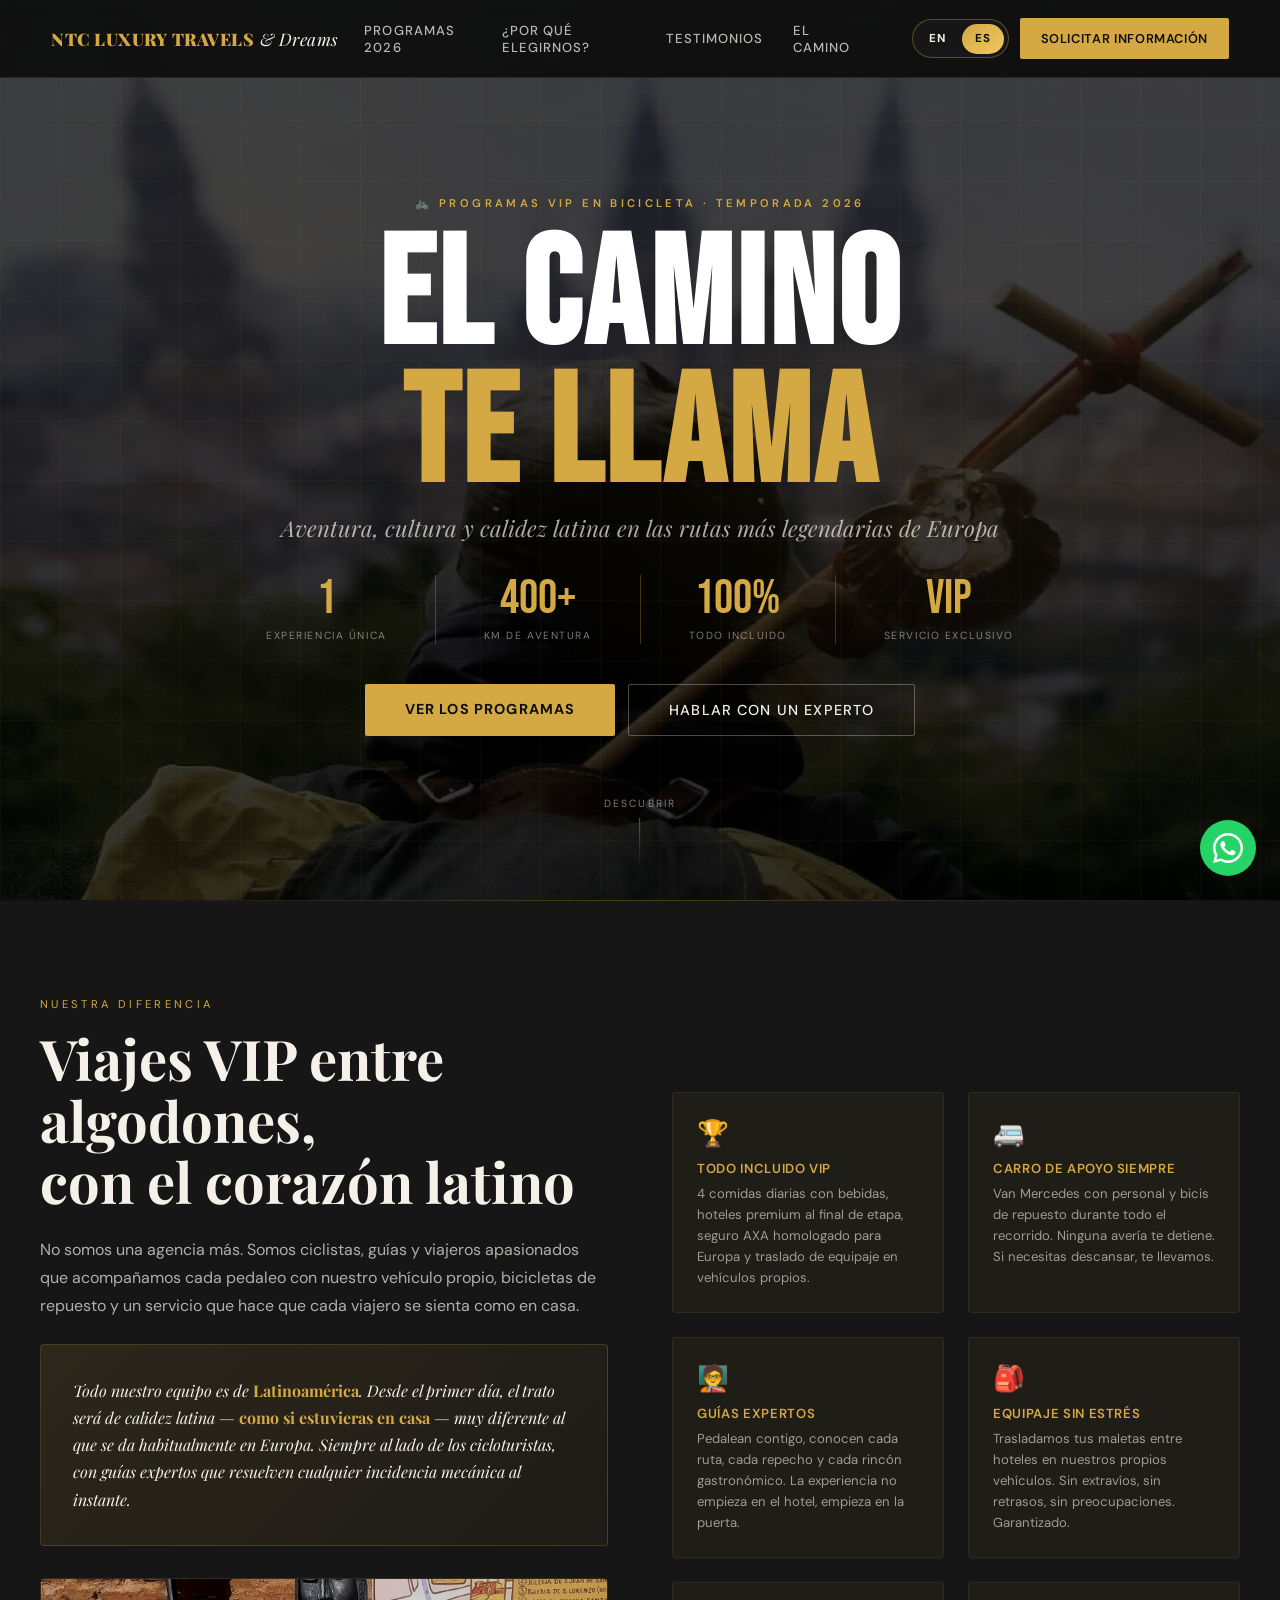
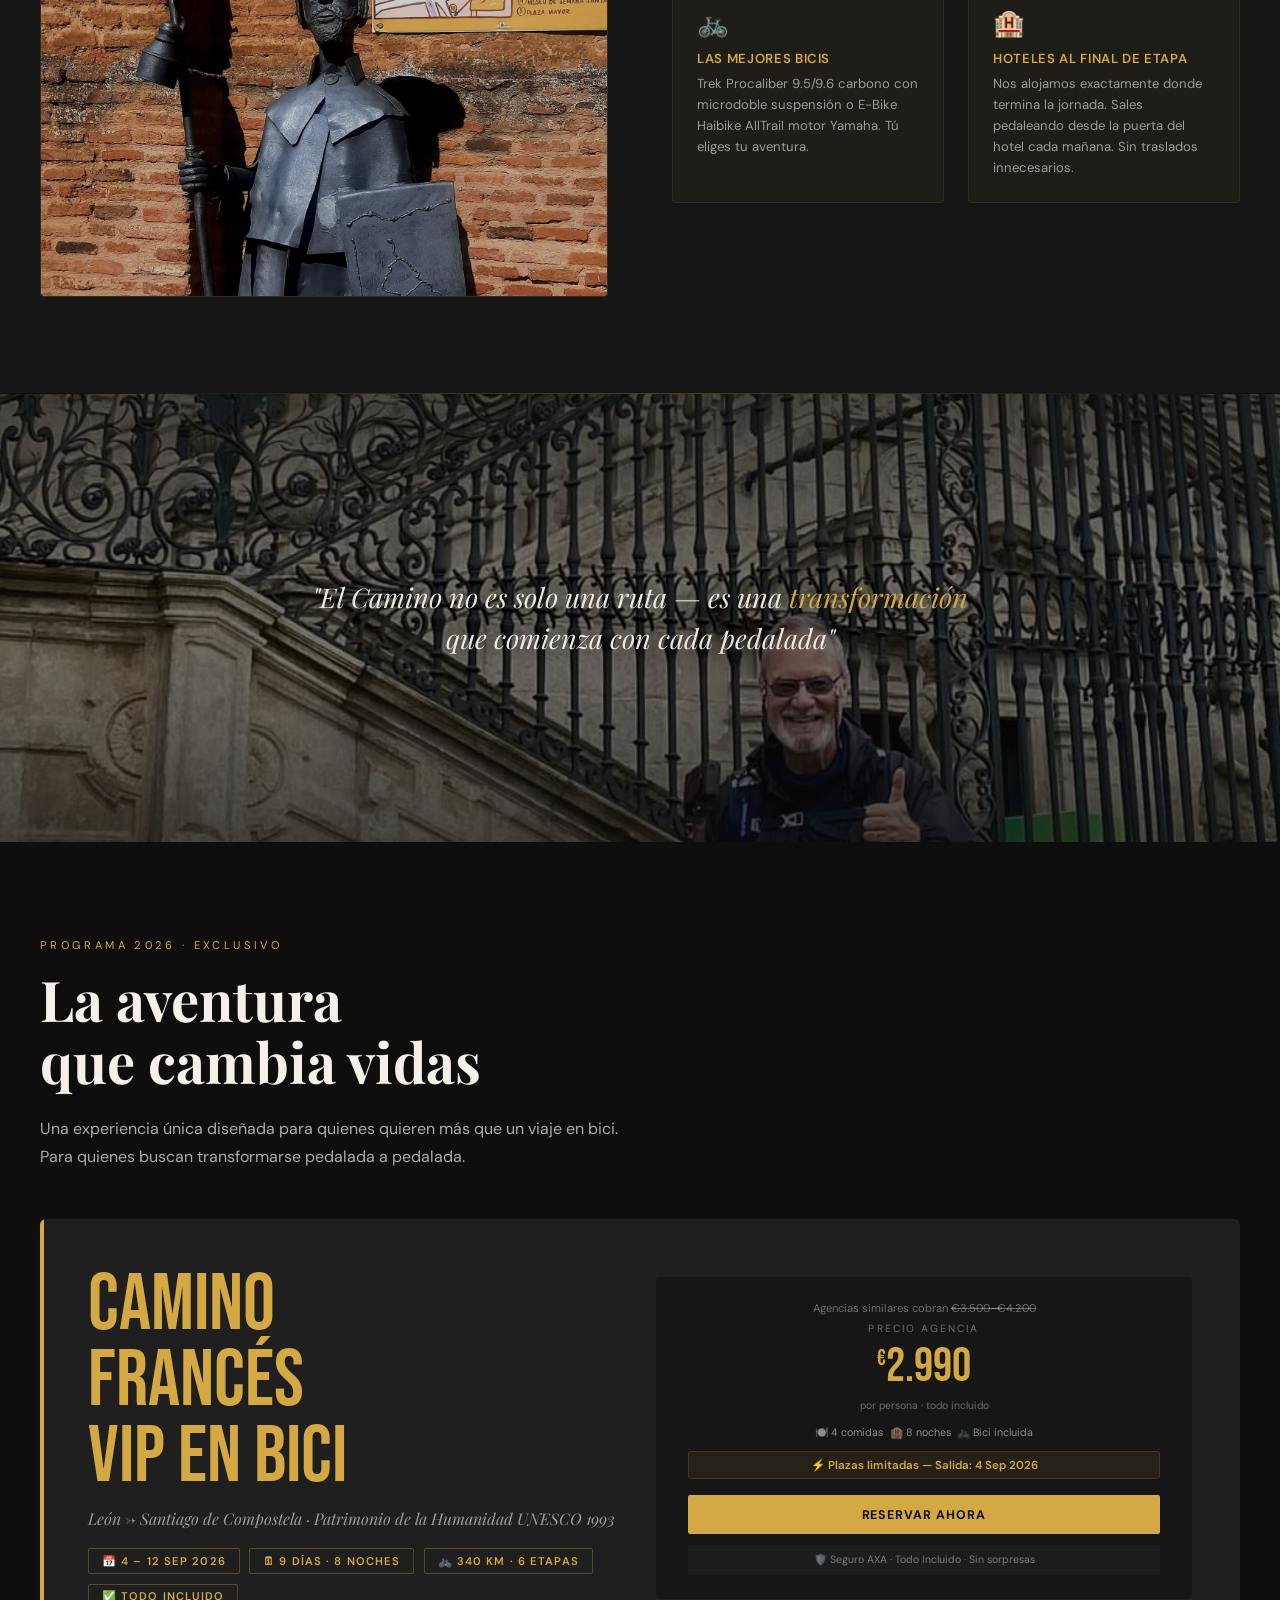
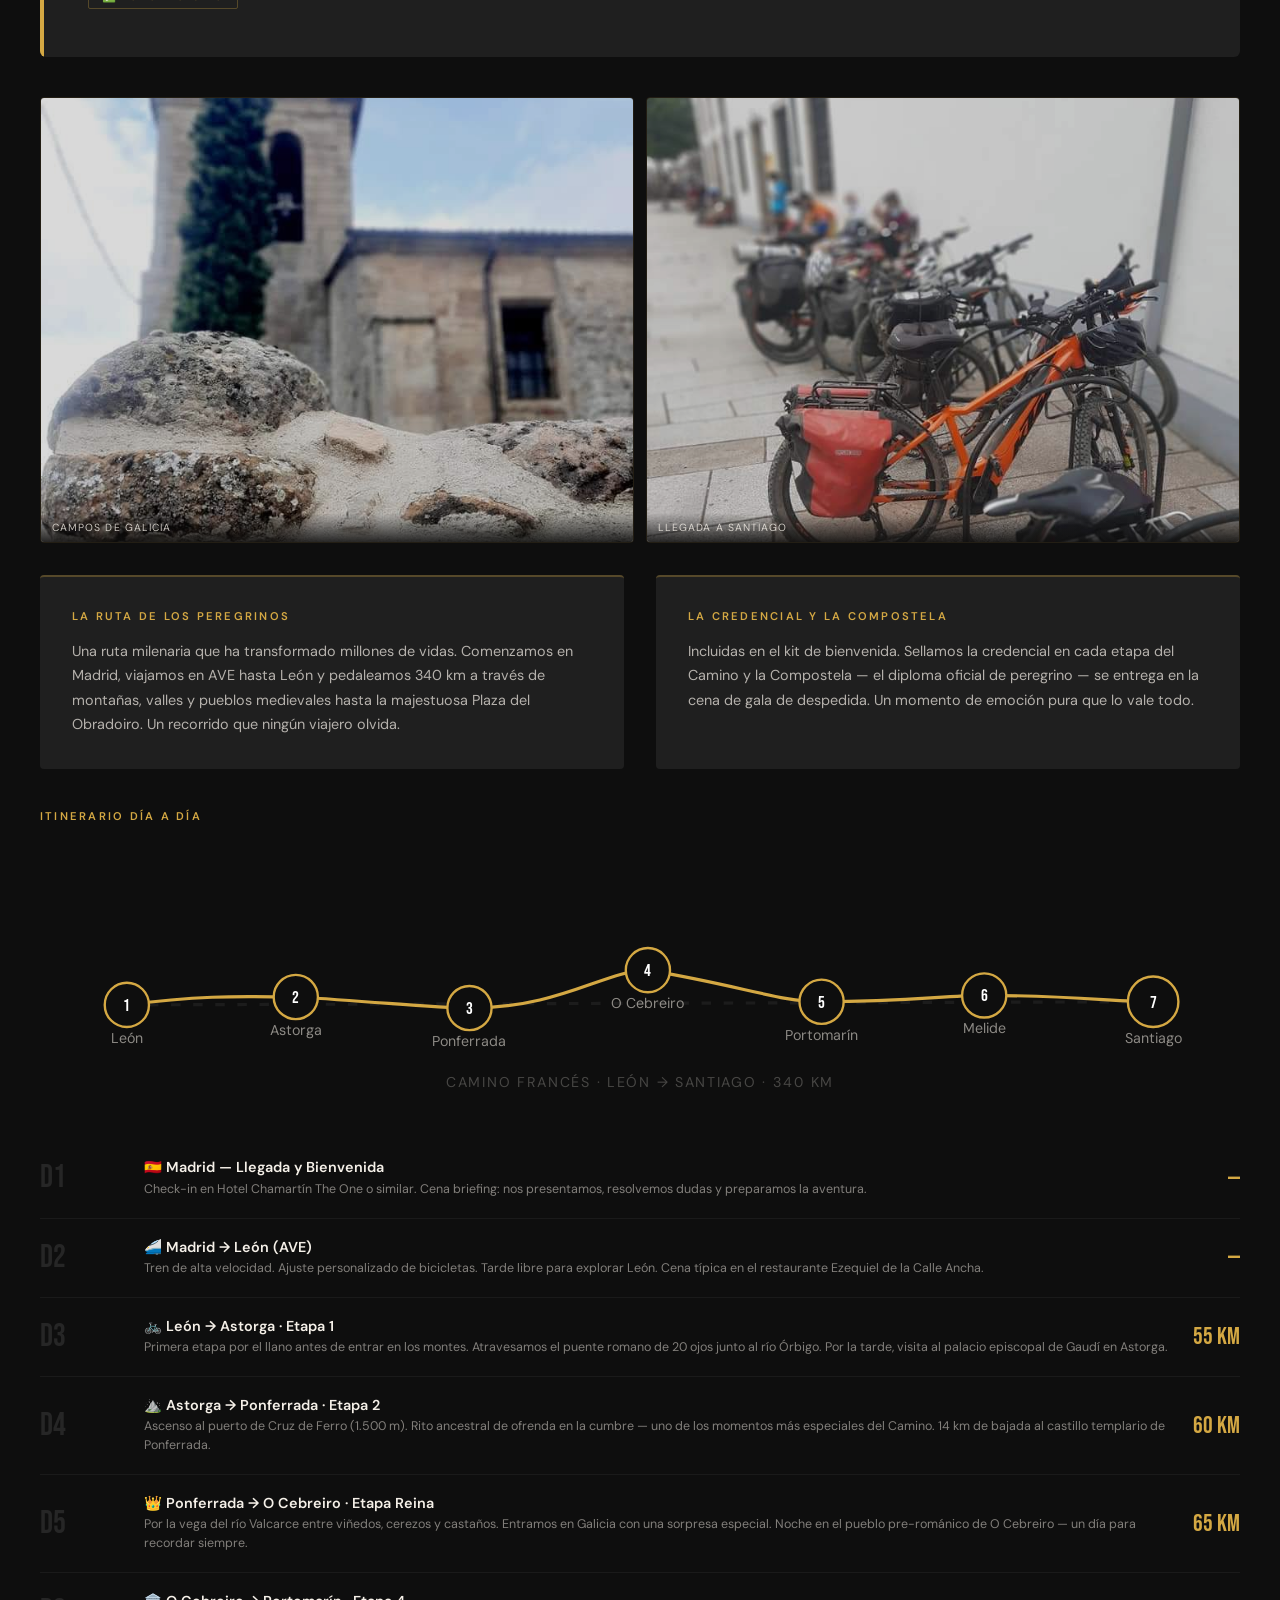
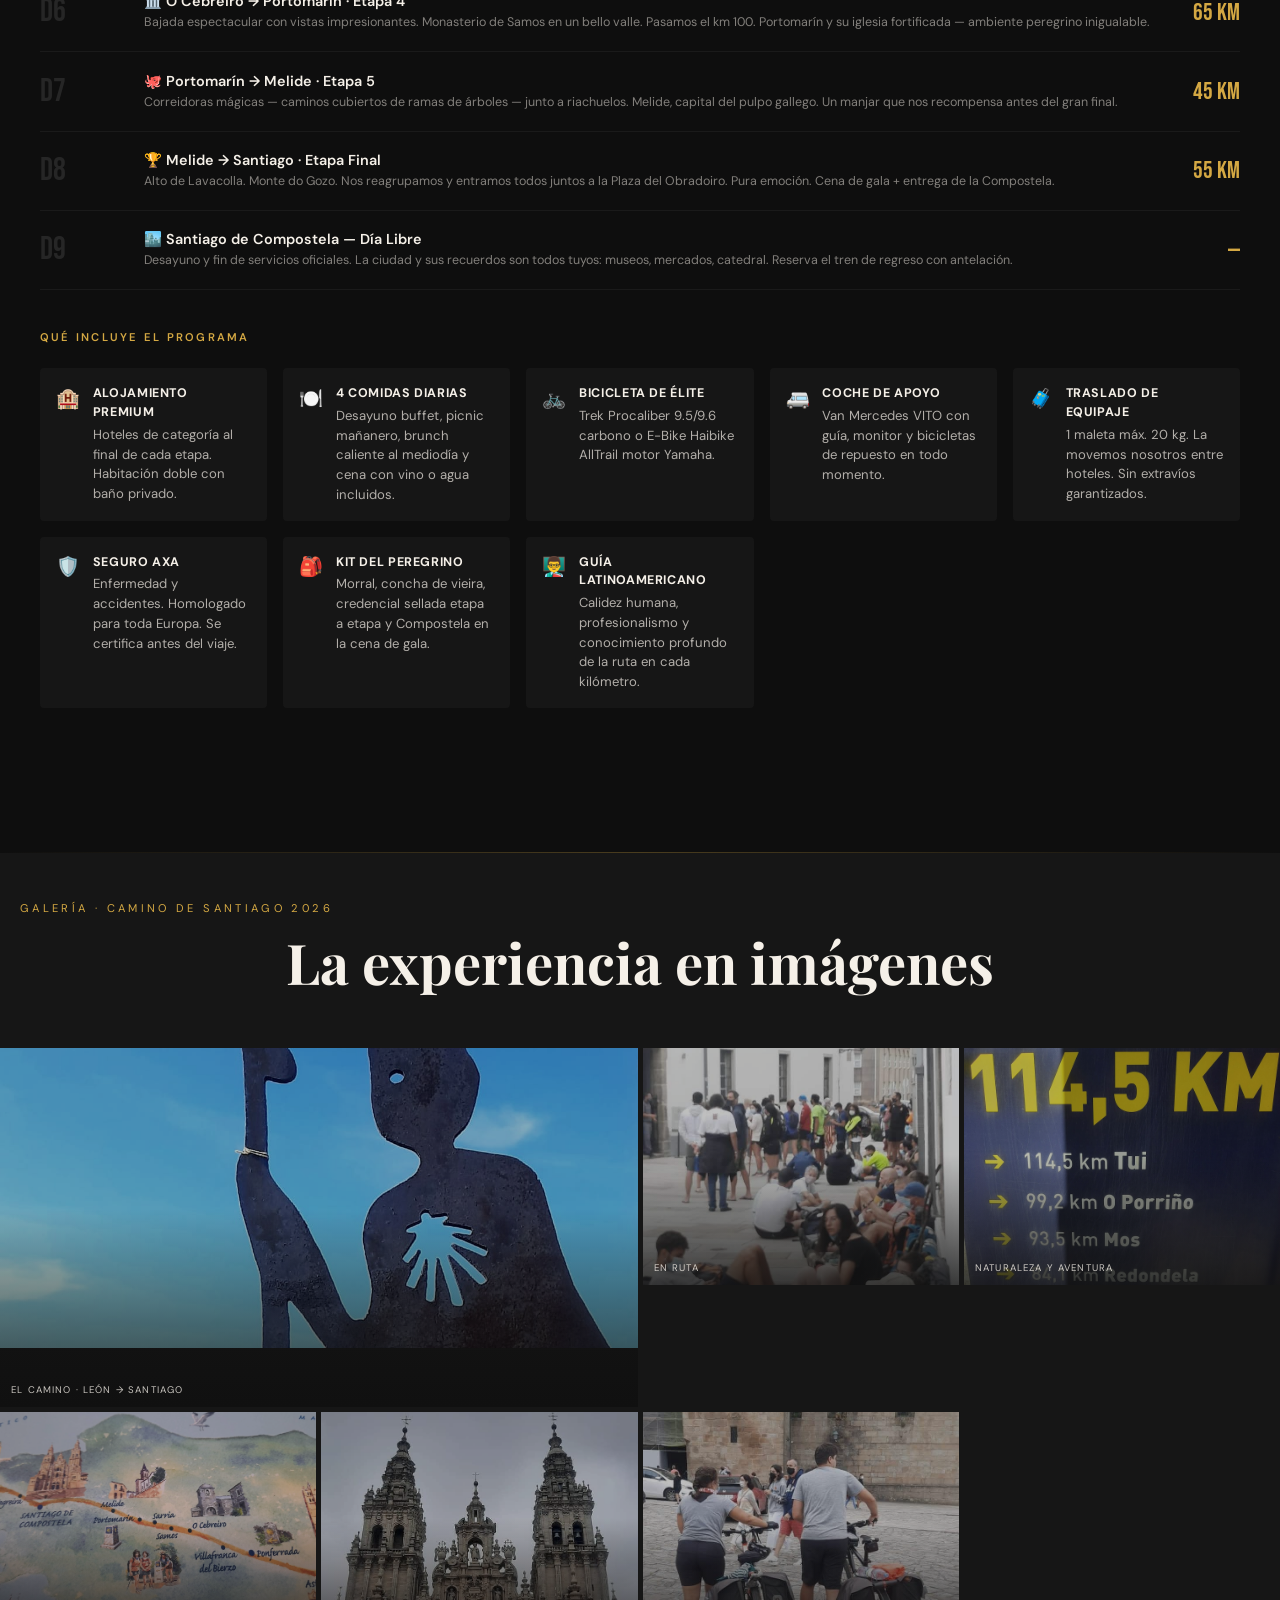
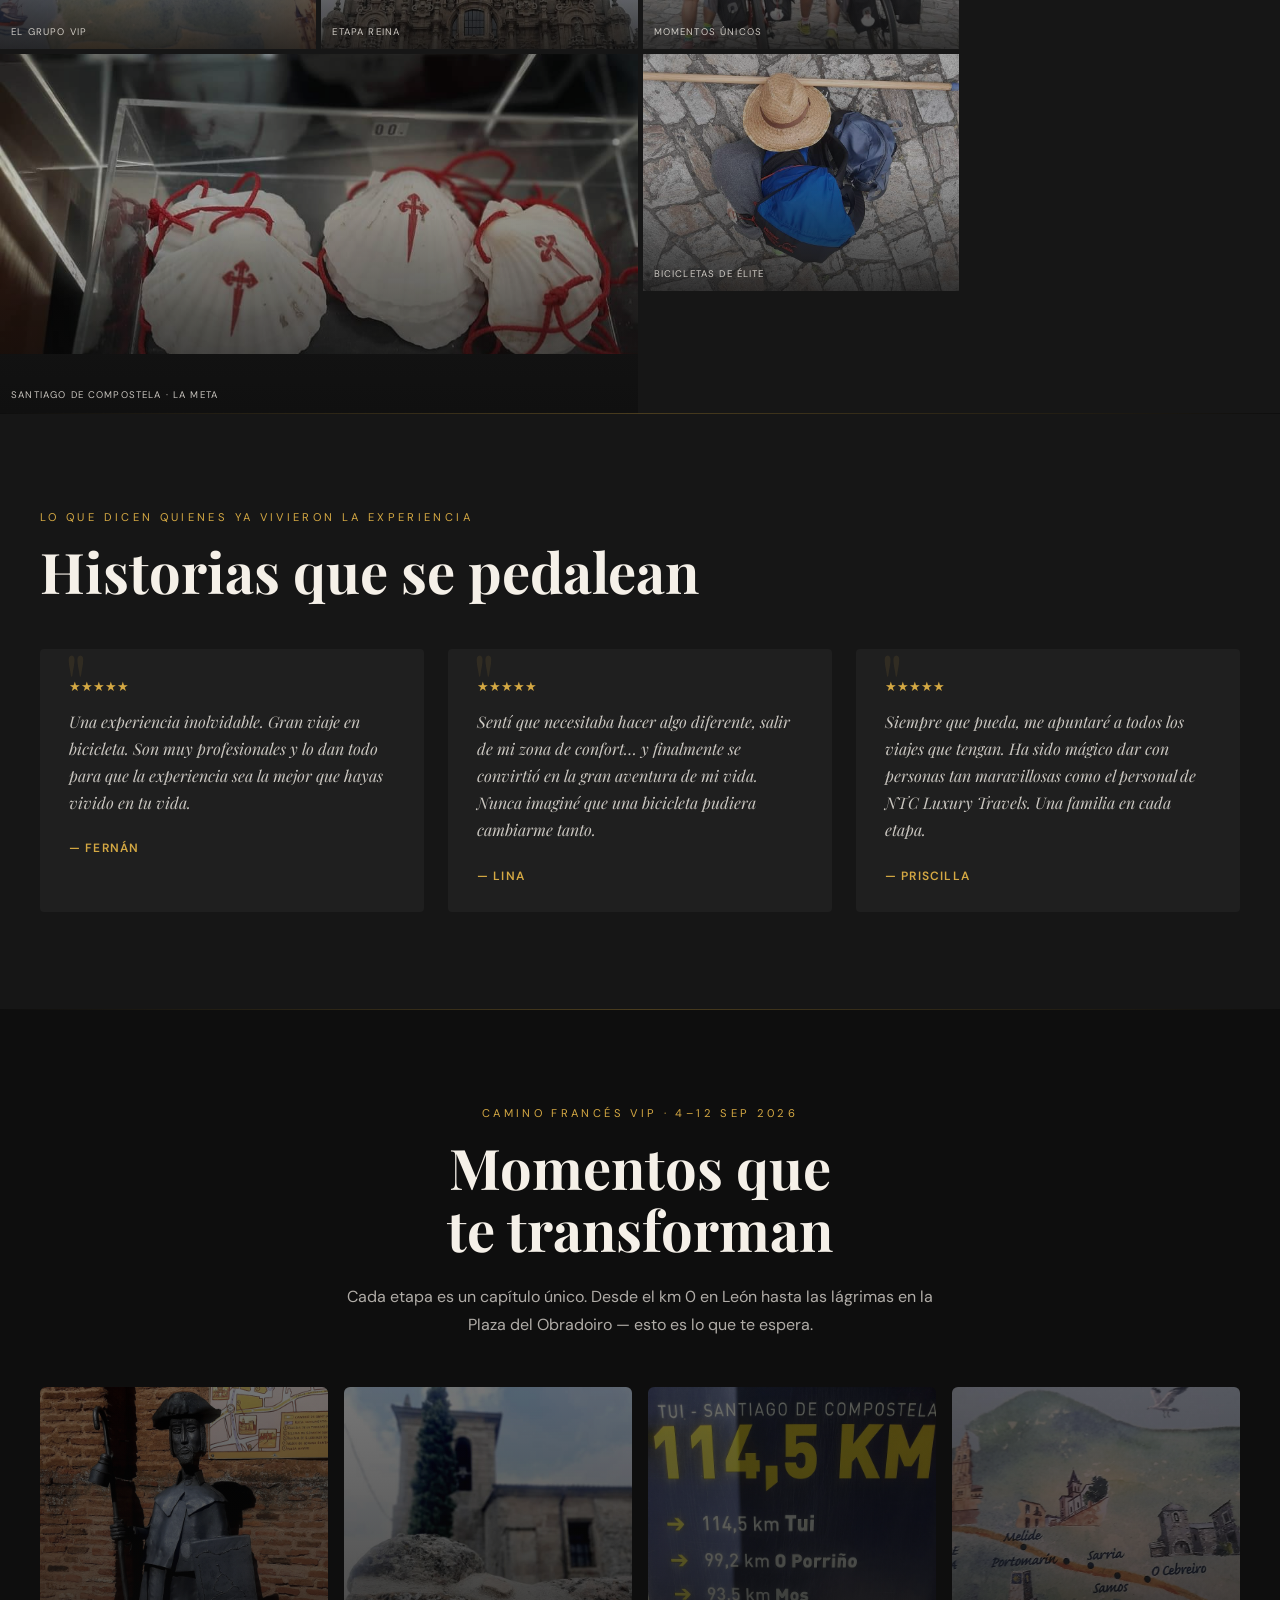
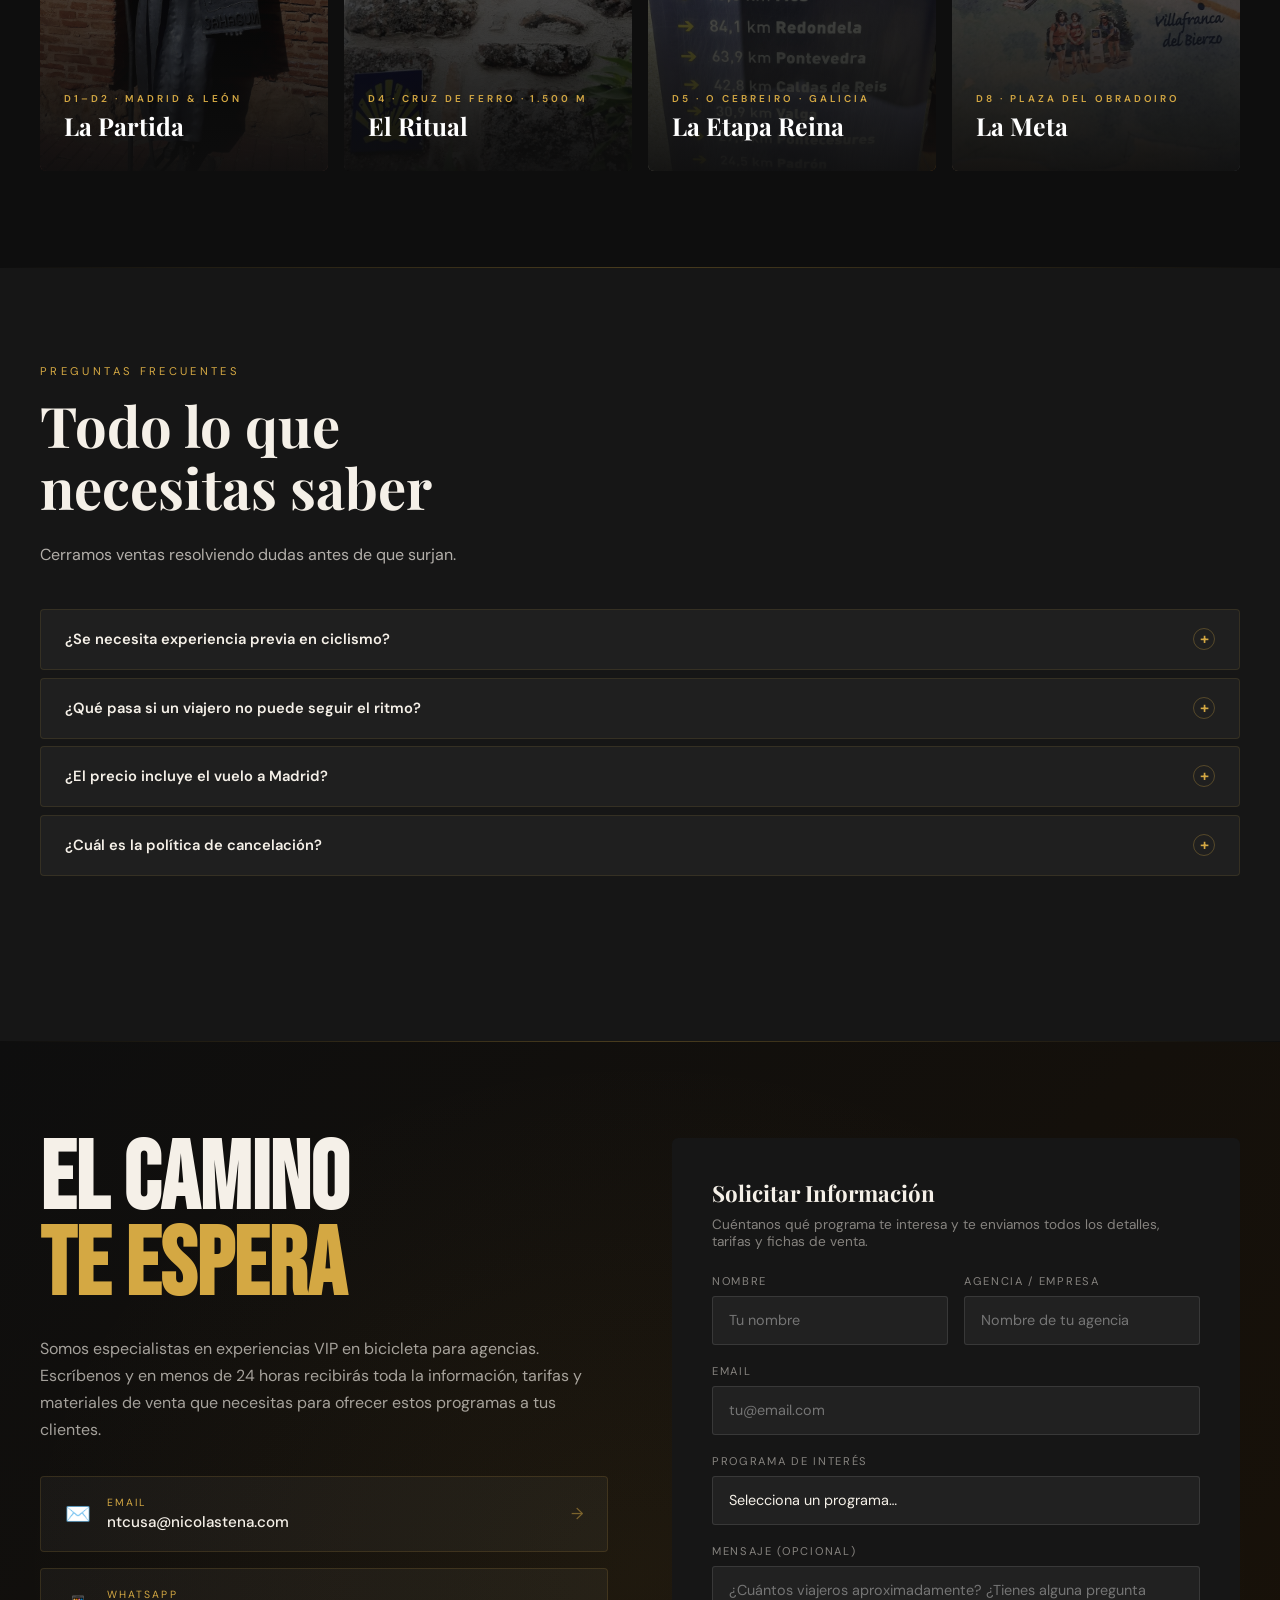
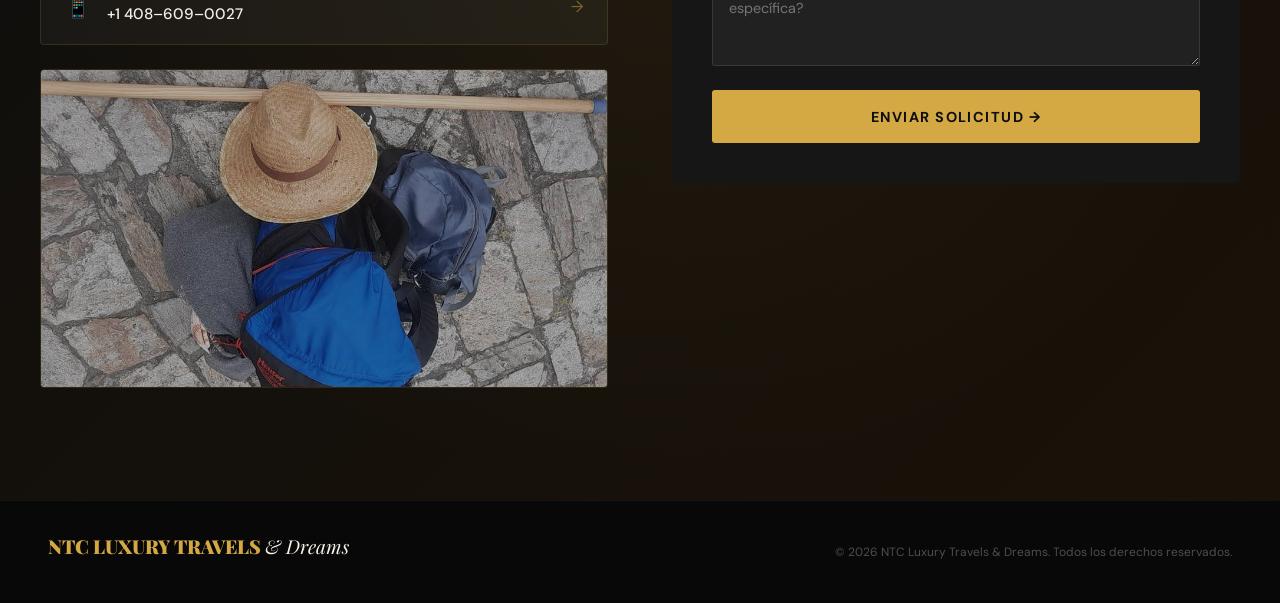
==== index-es.html @ d56f9dd6 "feat: version bilingue EN/ES con selector de idioma y README profesional en espanol" ====
﻿<!DOCTYPE html>
<html lang="es">
<head>
  <meta charset="UTF-8">
  <meta name="viewport" content="width=device-width, initial-scale=1.0">
  <meta name="description" content="NTC Luxury Travels &amp; Dreams — Camino de Santiago Francés VIP en Bicicleta 2026. León → Santiago, 9 días todo incluido, guías latinoamericanos. 4–12 Sep 2026.">
  <title>NTC Luxury Travels &amp; Dreams · Camino de Santiago VIP en Bici 2026</title>
  <meta name="theme-color" content="#0E0E0E">
  <link rel="preconnect" href="https://fonts.googleapis.com">
  <link rel="preconnect" href="https://fonts.gstatic.com" crossorigin>
  <link rel="preload" as="style" href="https://fonts.googleapis.com/css2?family=Playfair+Display:ital,wght@0,400;0,700;0,900;1,400&family=DM+Sans:wght@300;400;500;600&family=Bebas+Neue&display=swap" onload="this.onload=null;this.rel='stylesheet'">
  <noscript><link rel="stylesheet" href="https://fonts.googleapis.com/css2?family=Playfair+Display:ital,wght@0,400;0,700;0,900;1,400&family=DM+Sans:wght@300;400;500;600&family=Bebas+Neue&display=swap"></noscript>
  <link rel="stylesheet" href="styles.css">
</head>
<body>

<!-- ============================
  NAV
============================= -->
<nav id="navbar" role="navigation" aria-label="Navegación principal">
  <a href="#hero" class="nav-logo" aria-label="NTC Luxury Travels &amp; Dreams">
    NTC LUXURY TRAVELS <span>&amp; Dreams</span>
  </a>
  <ul class="nav-links" role="list">
    <li><a href="#programas">Programas 2026</a></li>
    <li><a href="#why">¿Por qué elegirnos?</a></li>
    <li><a href="#testimonios">Testimonios</a></li>
    <li><a href="#momentos">El Camino</a></li>
    <li><a href="#contacto" class="nav-cta-mobile">Solicitar Información</a></li>
  </ul>
  <div class="nav-actions">
    <div class="lang-switch" role="group" aria-label="Selector de idioma">
      <a class="lang-btn" href="index.html">EN</a>
      <a class="lang-btn lang-btn-active" href="index-es.html" aria-current="page">ES</a>
    </div>
    <a href="#contacto" class="nav-cta">Solicitar Información</a>
  </div>
  <button class="hamburger" id="hamburger" aria-label="Abrir menú" aria-expanded="false">
    <span></span><span></span><span></span>
  </button>
</nav>


<!-- ============================
  HERO
============================= -->
<section id="hero" aria-label="Portada">
  <div class="hero-photo" aria-hidden="true"></div>
  <div class="hero-bg" aria-hidden="true"></div>
  <div class="hero-grid" aria-hidden="true"></div>
  <div class="hero-content">
    <p class="hero-pretitle">🚲 Programas VIP en Bicicleta · Temporada 2026</p>
    <h1 class="hero-title">EL CAMINO<br><span class="gold">TE LLAMA</span></h1>
    <p class="hero-subtitle">Aventura, cultura y calidez latina en las rutas más legendarias de Europa</p>
    <div class="hero-stats" aria-label="Estadísticas del programa">
      <div class="hero-stat">
        <span class="hero-stat-num">1</span>
        <span class="hero-stat-label">Experiencia única</span>
      </div>
      <div class="hero-stat-divider" aria-hidden="true"></div>
      <div class="hero-stat">
        <span class="hero-stat-num">400+</span>
        <span class="hero-stat-label">km de aventura</span>
      </div>
      <div class="hero-stat-divider" aria-hidden="true"></div>
      <div class="hero-stat">
        <span class="hero-stat-num">100%</span>
        <span class="hero-stat-label">Todo incluido</span>
      </div>
      <div class="hero-stat-divider" aria-hidden="true"></div>
      <div class="hero-stat">
        <span class="hero-stat-num">VIP</span>
        <span class="hero-stat-label">Servicio exclusivo</span>
      </div>
    </div>
    <div class="hero-ctas">
      <a href="#programas" class="btn-primary">Ver los Programas</a>
      <a href="#contacto" class="btn-outline">Hablar con un experto</a>
    </div>
  </div>
  <div class="hero-scroll" aria-hidden="true">
    <span>Descubrir</span>
    <div class="hero-scroll-line"></div>
  </div>
</section>

<div class="divider" role="separator"></div>


<!-- ============================
  WHY ZOCOCAMINO
============================= -->
<section id="why" aria-labelledby="why-title">
  <div class="container">
    <div class="why-grid">
      <div class="reveal">
        <span class="section-label">Nuestra Diferencia</span>
        <h2 class="section-title" id="why-title">Viajes VIP entre algodones,<br>con el corazón latino</h2>
        <p class="section-body">
          No somos una agencia más. Somos ciclistas, guías y viajeros apasionados que acompañamos cada pedaleo con nuestro vehículo propio, bicicletas de repuesto y un servicio que hace que cada viajero se sienta como en casa.
        </p>
        <div class="highlight-box">
          <p>
            Todo nuestro equipo es de <strong>Latinoamérica</strong>. Desde el primer día, el trato será de calidez latina —
            <strong>como si estuvieras en casa</strong> — muy diferente al que se da habitualmente en Europa.
            Siempre al lado de los cicloturistas, con guías expertos que resuelven cualquier incidencia mecánica al instante.
          </p>
        </div>
        <div class="why-photo">
          <img src="img/WhatsApp%20Image%202026-03-18%20at%2016.44.22.jpeg" alt="Ciclistas en el Camino de Santiago" loading="lazy">
        </div>
      </div>
      <div class="why-features reveal reveal-delay-2">
        <div class="why-feature">
          <div class="why-feature-icon">🏆</div>
          <h4>Todo Incluido VIP</h4>
          <p>4 comidas diarias con bebidas, hoteles premium al final de etapa, seguro AXA homologado para Europa y traslado de equipaje en vehículos propios.</p>
        </div>
        <div class="why-feature">
          <div class="why-feature-icon">🚐</div>
          <h4>Carro de Apoyo Siempre</h4>
          <p>Van Mercedes con personal y bicis de repuesto durante todo el recorrido. Ninguna avería te detiene. Si necesitas descansar, te llevamos.</p>
        </div>
        <div class="why-feature">
          <div class="why-feature-icon">🧑‍🏫</div>
          <h4>Guías Expertos</h4>
          <p>Pedalean contigo, conocen cada ruta, cada repecho y cada rincón gastronómico. La experiencia no empieza en el hotel, empieza en la puerta.</p>
        </div>
        <div class="why-feature">
          <div class="why-feature-icon">🎒</div>
          <h4>Equipaje Sin Estrés</h4>
          <p>Trasladamos tus maletas entre hoteles en nuestros propios vehículos. Sin extravíos, sin retrasos, sin preocupaciones. Garantizado.</p>
        </div>
        <div class="why-feature">
          <div class="why-feature-icon">🚲</div>
          <h4>Las Mejores Bicis</h4>
          <p>Trek Procaliber 9.5/9.6 carbono con microdoble suspensión o E-Bike Haibike AllTrail motor Yamaha. Tú eliges tu aventura.</p>
        </div>
        <div class="why-feature">
          <div class="why-feature-icon">🏨</div>
          <h4>Hoteles al Final de Etapa</h4>
          <p>Nos alojamos exactamente donde termina la jornada. Sales pedaleando desde la puerta del hotel cada mañana. Sin traslados innecesarios.</p>
        </div>
      </div>
    </div>
  </div>
</section>

<div class="divider" role="separator"></div>

<!-- PHOTO BAND -->
<div class="photo-band" aria-hidden="true">
  <img src="img/WhatsApp%20Image%202026-03-18%20at%2016.49.21.jpeg" alt="Ruta Camino de Santiago" loading="lazy">
  <div class="photo-band-overlay">
    <p class="photo-band-quote">"El Camino no es solo una ruta — es una <span>transformación</span> que comienza con cada pedalada"</p>
  </div>
</div>


<!-- ============================
  PROGRAMS
============================= -->
<section id="programas" aria-labelledby="programs-title">
  <div class="container">
    <span class="section-label reveal">Programa 2026 · Exclusivo</span>
    <h2 class="section-title reveal" id="programs-title">La aventura<br>que cambia vidas</h2>
    <p class="section-body reveal" style="margin-bottom:3rem">
      Una experiencia única diseñada para quienes quieren más que un viaje en bici.
      Para quienes buscan transformarse pedalada a pedalada.
    </p>


    <!-- ================================================
      CAMINO DE SANTIAGO FRANCÉS
    ================================================= -->
    <div class="program-panel-solo" id="panel-camino">

      <div class="program-banner">
        <div>
          <div class="program-banner-title">CAMINO<br>FRANCÉS<br>VIP EN BICI</div>
          <p class="program-banner-sub">León → Santiago de Compostela · Patrimonio de la Humanidad UNESCO 1993</p>
          <div class="program-tags">
            <span class="tag tag-outline">📅 4 – 12 Sep 2026</span>
            <span class="tag tag-outline">🗓 9 días · 8 noches</span>
            <span class="tag tag-outline">🚲 340 km · 6 etapas</span>
            <span class="tag tag-outline">✅ Todo Incluido</span>
          </div>
        </div>
        <div class="program-banner-price">
          <p class="price-comparison">Agencias similares cobran <s>€3.500–€4.200</s></p>
          <div class="price-label">Precio Agencia</div>
          <div class="price-amount"><span class="price-currency">€</span>2.990</div>
          <div class="price-note">por persona · todo incluido</div>
          <div class="price-includes-row">
            <span class="price-includes-item">🍽️ 4 comidas</span>
            <span class="price-includes-item">🏨 8 noches</span>
            <span class="price-includes-item">🚲 Bici incluida</span>
          </div>
          <p class="price-urgency">⚡ Plazas limitadas — Salida: 4 Sep 2026</p>
          <a href="#contacto" class="btn-primary btn-price-cta" style="margin-top:1rem;display:block;text-align:center;font-size:0.78rem;padding:0.7rem 1rem">Reservar Ahora</a>
          <p class="price-guarantee">🛡️ Seguro AXA · Todo Incluido · Sin sorpresas</p>
        </div>
      </div>

      <div class="program-photo-strip">
        <figure>
          <img src="img/WhatsApp%20Image%202026-03-18%20at%2016.45.19.jpeg" alt="Camino Francés - etapa por los campos de Galicia" loading="lazy">
          <figcaption>Campos de Galicia</figcaption>
        </figure>
        <figure>
          <img src="img/WhatsApp%20Image%202026-03-18%20at%2016.45.21.jpeg" alt="Camino Francés - llegada a Santiago de Compostela" loading="lazy">
          <figcaption>Llegada a Santiago</figcaption>
        </figure>
      </div>

      <div class="program-details">
        <div class="detail-card">
          <h3>La Ruta de los Peregrinos</h3>
          <p>
            Una ruta milenaria que ha transformado millones de vidas. Comenzamos en Madrid, viajamos en AVE hasta León y pedaleamos 340 km a través de montañas, valles y pueblos medievales hasta la majestuosa Plaza del Obradoiro. Un recorrido que ningún viajero olvida.
          </p>
        </div>
        <div class="detail-card">
          <h3>La Credencial y la Compostela</h3>
          <p>
            Incluidas en el kit de bienvenida. Sellamos la credencial en cada etapa del Camino y la Compostela — el diploma oficial de peregrino — se entrega en la cena de gala de despedida. Un momento de emoción pura que lo vale todo.
          </p>
        </div>
      </div>

      <div class="itinerary">
        <h3>Itinerario Día a Día</h3>

        <div class="route-map-wrapper" aria-hidden="true">
          <svg class="route-svg" id="svg-frances" viewBox="0 0 760 160" xmlns="http://www.w3.org/2000/svg" overflow="visible" aria-label="Mapa de ruta Camino Francés León a Santiago" role="img">
            <line x1="55" y1="100" x2="705" y2="98" class="route-bg-line"/>
            <path class="route-path-line" pathLength="100" stroke="#D4A843"
              d="M55,100 C108,93 135,95 162,95 C215,98 248,102 272,102 C330,102 358,78 385,78 C445,88 468,98 495,98 C552,98 572,94 598,94 C652,94 682,98 705,98"/>
            <g class="route-marker" tabindex="0">
              <circle class="marker-circle" cx="55" cy="100" r="14" stroke="#D4A843"/>
              <text class="marker-num" x="55" y="100">1</text>
              <text class="marker-city" x="55" y="124">León</text>
              <g class="marker-tooltip"><rect class="tooltip-bg" x="5" y="34" width="100" height="34" rx="3" ry="3"/><text class="tooltip-name" x="55" y="54">León</text><text class="tooltip-detail" x="55" y="65">Km 0 · Inicio</text></g>
              <title>León — Km 0, inicio del Camino Francés</title>
            </g>
            <g class="route-marker" tabindex="0">
              <circle class="marker-circle" cx="162" cy="95" r="14" stroke="#D4A843"/>
              <text class="marker-num" x="162" y="95">2</text>
              <text class="marker-city" x="162" y="119">Astorga</text>
              <g class="marker-tooltip"><rect class="tooltip-bg" x="112" y="29" width="100" height="34" rx="3" ry="3"/><text class="tooltip-name" x="162" y="49">Astorga</text><text class="tooltip-detail" x="162" y="60">55 km · D3</text></g>
              <title>Astorga — 55 km, Día 3</title>
            </g>
            <g class="route-marker" tabindex="0">
              <circle class="marker-circle" cx="272" cy="102" r="14" stroke="#D4A843"/>
              <text class="marker-num" x="272" y="102">3</text>
              <text class="marker-city" x="272" y="126">Ponferrada</text>
              <g class="marker-tooltip"><rect class="tooltip-bg" x="222" y="36" width="100" height="34" rx="3" ry="3"/><text class="tooltip-name" x="272" y="56">Ponferrada</text><text class="tooltip-detail" x="272" y="67">60 km · D4</text></g>
              <title>Ponferrada — 60 km, Día 4</title>
            </g>
            <g class="route-marker" tabindex="0">
              <circle class="marker-circle" cx="385" cy="78" r="14" stroke="#D4A843"/>
              <text class="marker-num" x="385" y="78">4</text>
              <text class="marker-city" x="385" y="102">O Cebreiro</text>
              <g class="marker-tooltip"><rect class="tooltip-bg" x="335" y="12" width="100" height="34" rx="3" ry="3"/><text class="tooltip-name" x="385" y="32">O Cebreiro</text><text class="tooltip-detail" x="385" y="43">65 km · ↑ 1500m</text></g>
              <title>O Cebreiro — 65 km, Puerto 1500m, Día 5</title>
            </g>
            <g class="route-marker" tabindex="0">
              <circle class="marker-circle" cx="495" cy="98" r="14" stroke="#D4A843"/>
              <text class="marker-num" x="495" y="98">5</text>
              <text class="marker-city" x="495" y="122">Portomarín</text>
              <g class="marker-tooltip"><rect class="tooltip-bg" x="445" y="32" width="100" height="34" rx="3" ry="3"/><text class="tooltip-name" x="495" y="52">Portomarín</text><text class="tooltip-detail" x="495" y="63">65 km · D6</text></g>
              <title>Portomarín — 65 km, Día 6</title>
            </g>
            <g class="route-marker" tabindex="0">
              <circle class="marker-circle" cx="598" cy="94" r="14" stroke="#D4A843"/>
              <text class="marker-num" x="598" y="94">6</text>
              <text class="marker-city" x="598" y="118">Melide</text>
              <g class="marker-tooltip"><rect class="tooltip-bg" x="548" y="28" width="100" height="34" rx="3" ry="3"/><text class="tooltip-name" x="598" y="48">Melide</text><text class="tooltip-detail" x="598" y="59">45 km · D7</text></g>
              <title>Melide — 45 km, Día 7</title>
            </g>
            <g class="route-marker" tabindex="0">
              <circle class="marker-circle" cx="705" cy="98" r="16" stroke="#D4A843" stroke-width="2.5"/>
              <text class="marker-num" x="705" y="98">7</text>
              <text class="marker-city" x="705" y="124">Santiago</text>
              <g class="marker-tooltip"><rect class="tooltip-bg" x="655" y="32" width="100" height="34" rx="3" ry="3"/><text class="tooltip-name" x="705" y="52">Santiago</text><text class="tooltip-detail" x="705" y="63">55 km · Final 🏆</text></g>
              <title>Santiago de Compostela — Etapa Final</title>
            </g>
            <text class="route-label" x="380" y="152">CAMINO FRANCÉS · LEÓN → SANTIAGO · 340 KM</text>
          </svg>
        </div>

        <div class="stages">
          <div class="stage">
            <div class="stage-num">D1</div>
            <div class="stage-info">
              <h4>🇪🇸 Madrid — Llegada y Bienvenida</h4>
              <p>Check-in en Hotel Chamartín The One o similar. Cena briefing: nos presentamos, resolvemos dudas y preparamos la aventura.</p>
            </div>
            <div class="stage-km">—</div>
          </div>
          <div class="stage">
            <div class="stage-num">D2</div>
            <div class="stage-info">
              <h4>🚄 Madrid → León (AVE)</h4>
              <p>Tren de alta velocidad. Ajuste personalizado de bicicletas. Tarde libre para explorar León. Cena típica en el restaurante Ezequiel de la Calle Ancha.</p>
            </div>
            <div class="stage-km">—</div>
          </div>
          <div class="stage">
            <div class="stage-num">D3</div>
            <div class="stage-info">
              <h4>🚲 León → Astorga · Etapa 1</h4>
              <p>Primera etapa por el llano antes de entrar en los montes. Atravesamos el puente romano de 20 ojos junto al río Órbigo. Por la tarde, visita al palacio episcopal de Gaudí en Astorga.</p>
            </div>
            <div class="stage-km">55 km</div>
          </div>
          <div class="stage">
            <div class="stage-num">D4</div>
            <div class="stage-info">
              <h4>⛰️ Astorga → Ponferrada · Etapa 2</h4>
              <p>Ascenso al puerto de Cruz de Ferro (1.500 m). Rito ancestral de ofrenda en la cumbre — uno de los momentos más especiales del Camino. 14 km de bajada al castillo templario de Ponferrada.</p>
            </div>
            <div class="stage-km">60 km</div>
          </div>
          <div class="stage">
            <div class="stage-num">D5</div>
            <div class="stage-info">
              <h4>👑 Ponferrada → O Cebreiro · Etapa Reina</h4>
              <p>Por la vega del río Valcarce entre viñedos, cerezos y castaños. Entramos en Galicia con una sorpresa especial. Noche en el pueblo pre-románico de O Cebreiro — un día para recordar siempre.</p>
            </div>
            <div class="stage-km">65 km</div>
          </div>
          <div class="stage">
            <div class="stage-num">D6</div>
            <div class="stage-info">
              <h4>🏛️ O Cebreiro → Portomarín · Etapa 4</h4>
              <p>Bajada espectacular con vistas impresionantes. Monasterio de Samos en un bello valle. Pasamos el km 100. Portomarín y su iglesia fortificada — ambiente peregrino inigualable.</p>
            </div>
            <div class="stage-km">65 km</div>
          </div>
          <div class="stage">
            <div class="stage-num">D7</div>
            <div class="stage-info">
              <h4>🐙 Portomarín → Melide · Etapa 5</h4>
              <p>Correidoras mágicas — caminos cubiertos de ramas de árboles — junto a riachuelos. Melide, capital del pulpo gallego. Un manjar que nos recompensa antes del gran final.</p>
            </div>
            <div class="stage-km">45 km</div>
          </div>
          <div class="stage">
            <div class="stage-num">D8</div>
            <div class="stage-info">
              <h4>🏆 Melide → Santiago · Etapa Final</h4>
              <p>Alto de Lavacolla. Monte do Gozo. Nos reagrupamos y entramos todos juntos a la Plaza del Obradoiro. Pura emoción. Cena de gala + entrega de la Compostela.</p>
            </div>
            <div class="stage-km">55 km</div>
          </div>
          <div class="stage">
            <div class="stage-num">D9</div>
            <div class="stage-info">
              <h4>🏙️ Santiago de Compostela — Día Libre</h4>
              <p>Desayuno y fin de servicios oficiales. La ciudad y sus recuerdos son todos tuyos: museos, mercados, catedral. Reserva el tren de regreso con antelación.</p>
            </div>
            <div class="stage-km">—</div>
          </div>
        </div>
      </div>

      <div class="includes-section">
        <h3 class="includes-title">Qué Incluye el Programa</h3>
        <div class="includes-grid">
          <div class="include-item">
            <div class="include-icon">🏨</div>
            <div class="include-text"><strong>Alojamiento Premium</strong>Hoteles de categoría al final de cada etapa. Habitación doble con baño privado.</div>
          </div>
          <div class="include-item">
            <div class="include-icon">🍽️</div>
            <div class="include-text"><strong>4 Comidas Diarias</strong>Desayuno buffet, picnic mañanero, brunch caliente al mediodía y cena con vino o agua incluidos.</div>
          </div>
          <div class="include-item">
            <div class="include-icon">🚲</div>
            <div class="include-text"><strong>Bicicleta de Élite</strong>Trek Procaliber 9.5/9.6 carbono o E-Bike Haibike AllTrail motor Yamaha.</div>
          </div>
          <div class="include-item">
            <div class="include-icon">🚐</div>
            <div class="include-text"><strong>Coche de Apoyo</strong>Van Mercedes VITO con guía, monitor y bicicletas de repuesto en todo momento.</div>
          </div>
          <div class="include-item">
            <div class="include-icon">🧳</div>
            <div class="include-text"><strong>Traslado de Equipaje</strong>1 maleta máx. 20 kg. La movemos nosotros entre hoteles. Sin extravíos garantizados.</div>
          </div>
          <div class="include-item">
            <div class="include-icon">🛡️</div>
            <div class="include-text"><strong>Seguro AXA</strong>Enfermedad y accidentes. Homologado para toda Europa. Se certifica antes del viaje.</div>
          </div>
          <div class="include-item">
            <div class="include-icon">🎒</div>
            <div class="include-text"><strong>Kit del Peregrino</strong>Morral, concha de vieira, credencial sellada etapa a etapa y Compostela en la cena de gala.</div>
          </div>
          <div class="include-item">
            <div class="include-icon">👨‍🏫</div>
            <div class="include-text"><strong>Guía Latinoamericano</strong>Calidez humana, profesionalismo y conocimiento profundo de la ruta en cada kilómetro.</div>
          </div>
        </div>
      </div>
    </div>

  </div>
</section>

<div class="divider" role="separator"></div>

<!-- ============================
  PHOTO GALLERY
============================= -->
<section id="galeria" aria-label="Galería de experiencias">
  <div class="gallery-header">
    <span class="section-label">Galería · Camino de Santiago 2026</span>
    <h2 class="section-title" style="text-align:center">La experiencia en imágenes</h2>
  </div>
  <div class="gallery-grid">
    <div class="gallery-item featured">
      <img src="img/WhatsApp%20Image%202026-03-18%20at%2016.46.11.jpeg" alt="Paisaje del Camino de Santiago" loading="lazy">
      <div class="gallery-item-overlay"></div>
      <p class="gallery-caption">El Camino · León → Santiago</p>
    </div>
    <div class="gallery-item">
      <img src="img/WhatsApp%20Image%202026-03-18%20at%2016.45.20.jpeg" alt="Ciclistas en ruta" loading="lazy">
      <div class="gallery-item-overlay"></div>
      <p class="gallery-caption">En ruta</p>
    </div>
    <div class="gallery-item">
      <img src="img/WhatsApp%20Image%202026-03-18%20at%2016.47.02.jpeg" alt="Paisaje del camino" loading="lazy">
      <div class="gallery-item-overlay"></div>
      <p class="gallery-caption">Naturaleza y aventura</p>
    </div>
    <div class="gallery-item">
      <img src="img/WhatsApp%20Image%202026-03-18%20at%2016.48.21.jpeg" alt="Grupo de ciclistas" loading="lazy">
      <div class="gallery-item-overlay"></div>
      <p class="gallery-caption">El grupo VIP</p>
    </div>
    <div class="gallery-item">
      <img src="img/WhatsApp%20Image%202026-03-18%20at%2016.45.19%20(1).jpeg" alt="Etapa del Camino" loading="lazy">
      <div class="gallery-item-overlay"></div>
      <p class="gallery-caption">Etapa reina</p>
    </div>
    <div class="gallery-item">
      <img src="img/WhatsApp%20Image%202026-03-18%20at%2016.45.19%20(2).jpeg" alt="Momento especial en el Camino" loading="lazy">
      <div class="gallery-item-overlay"></div>
      <p class="gallery-caption">Momentos únicos</p>
    </div>
    <div class="gallery-item featured">
      <img src="img/WhatsApp%20Image%202026-03-18%20at%2016.45.20%20(1).jpeg" alt="Santiago de Compostela" loading="lazy">
      <div class="gallery-item-overlay"></div>
      <p class="gallery-caption">Santiago de Compostela · La meta</p>
    </div>
    <div class="gallery-item">
      <img src="img/WhatsApp%20Image%202026-03-18%20at%2016.45.19%20(3).jpeg" alt="Bicicletas en el Camino" loading="lazy">
      <div class="gallery-item-overlay"></div>
      <p class="gallery-caption">Bicicletas de élite</p>
    </div>
  </div>
</section>

<div class="divider" role="separator"></div>


<!-- ============================
  TESTIMONIALS
============================= -->
<section id="testimonios" aria-labelledby="testimonios-title">
  <div class="container">
    <span class="section-label reveal">Lo que dicen quienes ya vivieron la experiencia</span>
    <h2 class="section-title reveal" id="testimonios-title">Historias que se pedalean</h2>
    <div class="testimonials-grid">
      <div class="testimonial reveal">
        <div class="stars" aria-label="5 de 5 estrellas">★★★★★</div>
        <p class="testimonial-text">Una experiencia inolvidable. Gran viaje en bicicleta. Son muy profesionales y lo dan todo para que la experiencia sea la mejor que hayas vivido en tu vida.</p>
        <div class="testimonial-author">— Fernán</div>
      </div>
      <div class="testimonial reveal reveal-delay-1">
        <div class="stars" aria-label="5 de 5 estrellas">★★★★★</div>
        <p class="testimonial-text">Sentí que necesitaba hacer algo diferente, salir de mi zona de confort… y finalmente se convirtió en la gran aventura de mi vida. Nunca imaginé que una bicicleta pudiera cambiarme tanto.</p>
        <div class="testimonial-author">— Lina</div>
      </div>
      <div class="testimonial reveal reveal-delay-2">
        <div class="stars" aria-label="5 de 5 estrellas">★★★★★</div>
        <p class="testimonial-text">Siempre que pueda, me apuntaré a todos los viajes que tengan. Ha sido mágico dar con personas tan maravillosas como el personal de NTC Luxury Travels. Una familia en cada etapa.</p>
        <div class="testimonial-author">— Priscilla</div>
      </div>
    </div>
  </div>
</section>

<div class="divider" role="separator"></div>


<!-- ============================
  MOMENTOS DEL CAMINO
============================= -->
<section id="momentos" aria-labelledby="momentos-title">
  <div class="container">
    <span class="section-label reveal" style="text-align:center;display:block">Camino Francés VIP · 4–12 Sep 2026</span>
    <h2 class="section-title reveal" id="momentos-title" style="text-align:center">Momentos que<br>te transforman</h2>
    <p class="section-body reveal" style="text-align:center;margin:0 auto 3rem">
      Cada etapa es un capítulo único. Desde el km 0 en León hasta las lágrimas en la Plaza del Obradoiro — esto es lo que te espera.
    </p>
    <div class="momentos-grid">
      <div class="momento-card reveal">
        <img src="img/WhatsApp%20Image%202026-03-18%20at%2016.44.22.jpeg" alt="La partida, inicio del Camino en León" loading="lazy">
        <div class="momento-overlay">
          <p class="momento-day">D1–D2 · Madrid &amp; León</p>
          <h3 class="momento-title">La Partida</h3>
          <p class="momento-desc">Llegada a Madrid, AVE a León y el primer contacto con el Camino milenario. Cena de bienvenida. La aventura empieza.</p>
        </div>
      </div>
      <div class="momento-card reveal reveal-delay-1">
        <img src="img/WhatsApp%20Image%202026-03-18%20at%2016.45.19.jpeg" alt="Cruz de Ferro, ritual del Camino" loading="lazy">
        <div class="momento-overlay">
          <p class="momento-day">D4 · Cruz de Ferro · 1.500 m</p>
          <h3 class="momento-title">El Ritual</h3>
          <p class="momento-desc">En la cima depositas tu piedra y dejas atrás lo que ya no necesitas. Un rito de más de mil años. Un momento que cambia vidas.</p>
        </div>
      </div>
      <div class="momento-card reveal reveal-delay-2">
        <img src="img/WhatsApp%20Image%202026-03-18%20at%2016.47.02.jpeg" alt="Entrada a Galicia por O Cebreiro" loading="lazy">
        <div class="momento-overlay">
          <p class="momento-day">D5 · O Cebreiro · Galicia</p>
          <h3 class="momento-title">La Etapa Reina</h3>
          <p class="momento-desc">Entre viñedos y niebla galicia cruzas la frontera. El paisaje cambia radicalmente. Y tú también. La ciudad pre-románica de O Cebreiro te espera.</p>
        </div>
      </div>
      <div class="momento-card reveal reveal-delay-3">
        <img src="img/WhatsApp%20Image%202026-03-18%20at%2016.48.21.jpeg" alt="Llegada a Santiago de Compostela" loading="lazy">
        <div class="momento-overlay">
          <p class="momento-day">D8 · Plaza del Obradoiro</p>
          <h3 class="momento-title">La Meta</h3>
          <p class="momento-desc">Entramos todos juntos bajo la catedral. Las lágrimas no se pueden evitar. La Compostela en la cena de gala. Lo más grande de tu vida.</p>
        </div>
      </div>
    </div>
  </div>
</section>

<div class="divider" role="separator"></div>


<!-- ============================
  FAQ
============================= -->
<section id="faq" aria-labelledby="faq-title">
  <div class="container">
    <span class="section-label reveal">Preguntas Frecuentes</span>
    <h2 class="section-title reveal" id="faq-title">Todo lo que<br>necesitas saber</h2>
    <p class="section-body reveal" style="margin-bottom:0">Cerramos ventas resolviendo dudas antes de que surjan.</p>
    <div class="faq-list">

      <div class="faq-item reveal">
        <button class="faq-question" aria-expanded="false">
          ¿Se necesita experiencia previa en ciclismo?
          <span class="faq-icon" aria-hidden="true">+</span>
        </button>
        <div class="faq-answer" role="region">
          <div class="faq-answer-inner">
            <p>No. Ofrecemos bicicletas eléctricas y el coche de apoyo siempre está disponible para quien necesite descansar. Nuestras rutas están diseñadas para todos los niveles, y el ritmo lo marca el grupo más tranquilo. Nadie queda atrás.</p>
          </div>
        </div>
      </div>

      <div class="faq-item reveal reveal-delay-1">
        <button class="faq-question" aria-expanded="false">
          ¿Qué pasa si un viajero no puede seguir el ritmo?
          <span class="faq-icon" aria-hidden="true">+</span>
        </button>
        <div class="faq-answer" role="region">
          <div class="faq-answer-inner">
            <p>Nuestro vehículo de apoyo recoge a cualquier participante en cualquier momento del recorrido. Puede subir, descansar, comer y reincorporarse en el siguiente pueblo o directamente en el hotel de etapa. Nadie queda atrás, sin penalizaciones ni vergüenza.</p>
          </div>
        </div>
      </div>

      <div class="faq-item reveal reveal-delay-2">
        <button class="faq-question" aria-expanded="false">
          ¿El precio incluye el vuelo a Madrid?
          <span class="faq-icon" aria-hidden="true">+</span>
        </button>
        <div class="faq-answer" role="region">
          <div class="faq-answer-inner">
            <p>No. El precio incluye todo desde la llegada al hotel de concentración hasta el último desayuno. Podemos asesorar sobre vuelos y conexiones desde Colombia y Latinoamérica, pero el vuelo se gestiona de forma independiente.</p>
          </div>
        </div>
      </div>

      <div class="faq-item reveal">
        <button class="faq-question" aria-expanded="false">
          ¿Cuál es la política de cancelación?
          <span class="faq-icon" aria-hidden="true">+</span>
        </button>
        <div class="faq-answer" role="region">
          <div class="faq-answer-inner">
            <p>Cancelaciones con más de 1 mes de antelación: reembolso completo menos gastos de gestión (€500). Cancelaciones con menos de 30 días: no aplica devolución. Recomendamos contratar un seguro de cancelación de viaje para mayor tranquilidad.</p>
          </div>
        </div>
      </div>

      <div class="faq-item reveal reveal-delay-1">
        <button class="faq-question" aria-expanded="false">
          ¿Las agencias obtienen comisión por venta?
          <span class="faq-icon" aria-hidden="true">+</span>
        </button>
        <div class="faq-answer" role="region">
          <div class="faq-answer-inner">
            <p>Sí. Trabajamos con agencias en un esquema de colaboración B2B con condiciones especiales. Escíbenos directamente a <a href="mailto:ntcusa@nicolastena.com" style="color:var(--gold)">ntcusa@nicolastena.com</a> y te enviamos el dossier completo con tarifas netas, comisiones y materiales de venta exclusivos.</p>
          </div>
        </div>
      </div>

    </div>
  </div>
</section>

<div class="divider" role="separator"></div>


<!-- ============================
  CONTACT
============================= -->
<section id="contacto" aria-labelledby="contacto-title">
  <div class="container">
    <div class="contact-inner">

      <div class="reveal">
        <h2 class="contact-title" id="contacto-title">
          EL CAMINO<br><span>TE ESPERA</span>
        </h2>
        <p class="contact-body">
          Somos especialistas en experiencias VIP en bicicleta para agencias. Escríbenos y en menos de 24 horas recibirás toda la información, tarifas y materiales de venta que necesitas para ofrecer estos programas a tus clientes.
        </p>
        <div class="contact-methods">
          <a href="mailto:ntcusa@nicolastena.com" class="contact-method">
            <div class="contact-method-icon" aria-hidden="true">✉️</div>
            <div class="contact-method-info">
              <div class="contact-method-label">Email</div>
              <div class="contact-method-value">ntcusa@nicolastena.com</div>
            </div>
            <div class="contact-arrow" aria-hidden="true">→</div>
          </a>
          <a href="https://wa.me/14086090027?text=Hola%2C%20quiero%20recibir%20informaci%C3%B3n%20del%20Camino%20Franc%C3%A9s%20VIP%20en%20Bicicleta%20de%20NTC%20Luxury%20Travels%20%26%20Dreams%202026.%20Por%20favor%20cont%C3%A1ctame!" target="_blank" rel="noopener noreferrer" class="contact-method">
            <div class="contact-method-icon" aria-hidden="true">📱</div>
            <div class="contact-method-info">
              <div class="contact-method-label">WhatsApp</div>
              <div class="contact-method-value">+1 408–609–0027</div>
            </div>
            <div class="contact-arrow" aria-hidden="true">→</div>
          </a>
        </div>
        <div class="contact-photo">
          <img src="img/WhatsApp%20Image%202026-03-18%20at%2016.45.19%20(3).jpeg" alt="El Camino te espera - NTC Luxury Travels" loading="lazy">
        </div>
      </div>

      <div class="contact-form-area reveal reveal-delay-2">
        <h3>Solicitar Información</h3>
        <p>Cuéntanos qué programa te interesa y te enviamos todos los detalles, tarifas y fichas de venta.</p>
        <form id="contactForm" action="https://formsubmit.co/ajax/ntcusa@nicolastena.com" method="POST" novalidate>
          <input type="hidden" name="_subject" value="Nueva solicitud NTC Luxury Travels 2026">
          <input type="hidden" name="_captcha" value="false">
          <input type="text" name="_honey" style="display:none" tabindex="-1" autocomplete="off">
          <div class="form-row">
            <div class="form-group">
              <label for="nombre">Nombre</label>
              <input type="text" id="nombre" name="nombre" placeholder="Tu nombre" autocomplete="given-name" required>
            </div>
            <div class="form-group">
              <label for="agencia">Agencia / Empresa</label>
              <input type="text" id="agencia" name="agencia" placeholder="Nombre de tu agencia" autocomplete="organization">
            </div>
          </div>
          <div class="form-group">
            <label for="email">Email</label>
            <input type="email" id="email" name="email" placeholder="tu@email.com" autocomplete="email" required>
          </div>
          <div class="form-group">
            <label for="programa">Programa de interés</label>
            <select id="programa" name="programa">
              <option value="">Selecciona un programa…</option>
              <option value="frances">Camino Francés VIP — Sep 4–12, 2026</option>
              <option value="info">Información general del viaje</option>
            </select>
          </div>
          <div class="form-group">
            <label for="mensaje">Mensaje (opcional)</label>
            <textarea id="mensaje" name="mensaje" placeholder="¿Cuántos viajeros aproximadamente? ¿Tienes alguna pregunta específica?"></textarea>
          </div>
          <button type="submit" class="btn-submit" id="submitBtn">Enviar Solicitud →</button>
        </form>
      </div>

    </div>
  </div>
</section>


<!-- ============================
  FOOTER
============================= -->
<footer role="contentinfo">
  <div class="footer-logo">NTC LUXURY TRAVELS <span>&amp; Dreams</span></div>
  <div class="footer-copy">© 2026 NTC Luxury Travels &amp; Dreams. Todos los derechos reservados.</div>
</footer>

<!-- WhatsApp Floating Button -->
<a id="whatsapp-float" class="whatsapp-float"
   href="https://wa.me/14086090027?text=Hola%2C%20estoy%20interesado%20en%20el%20Camino%20Franc%C3%A9s%20VIP%20en%20Bicicleta%20de%20NTC%20Luxury%20Travels%20%26%20Dreams%20(4-12%20Sep%202026).%20%C2%BFPueden%20enviarme%20informaci%C3%B3n%20y%20tarifas%3F"
   target="_blank" rel="noopener noreferrer"
   aria-label="Escríbenos por WhatsApp">
  <svg viewBox="0 0 32 32" xmlns="http://www.w3.org/2000/svg"><path d="M16 0C7.163 0 0 7.163 0 16c0 2.846.76 5.51 2.084 7.82L0 32l8.363-2.063A15.942 15.942 0 0016 32c8.837 0 16-7.163 16-16S24.837 0 16 0zm0 29.333a13.28 13.28 0 01-6.848-1.896l-.49-.295-5.083 1.256 1.315-4.926-.327-.522A13.28 13.28 0 012.667 16C2.667 8.636 8.636 2.667 16 2.667c7.364 0 13.333 5.97 13.333 13.333C29.333 23.364 23.364 29.333 16 29.333zm7.307-9.973c-.4-.2-2.363-1.164-2.73-1.297-.367-.132-.634-.198-.9.2s-1.032 1.296-1.266 1.563c-.232.266-.464.3-.864.1-.4-.2-1.69-.622-3.22-1.98-1.19-1.06-1.992-2.368-2.225-2.768-.232-.4-.025-.616.175-.814.18-.18.4-.465.6-.698.2-.232.266-.4.4-.666.133-.267.066-.5-.033-.7-.1-.2-.9-2.164-1.232-2.963-.326-.78-.658-.674-.9-.686l-.765-.013a1.47 1.47 0 00-1.065.5c-.367.4-1.398 1.365-1.398 3.33s1.432 3.863 1.632 4.13c.2.265 2.814 4.29 6.815 6.018 4.003 1.729 4.003 1.152 4.723 1.08.72-.07 2.363-.964 2.696-1.896.333-.932.333-1.73.233-1.896-.1-.168-.366-.266-.766-.466z"/></svg>
</a>

<!-- Sticky mobile CTA bar -->
<div id="sticky-mobile-bar" class="sticky-mobile-bar" role="complementary" aria-label="Contacto rápido">
  <a href="https://wa.me/14086090027?text=Hola%2C%20estoy%20interesado%20en%20el%20Camino%20Franc%C3%A9s%20VIP%20en%20Bicicleta%20de%20NTC%20Luxury%20Travels%20%26%20Dreams%202026.%20%C2%BFPueden%20contactarme%3F"
     class="sticky-bar-btn" target="_blank" rel="noopener noreferrer" aria-label="Contactar por WhatsApp">
    📱 WhatsApp
  </a>
  <a href="#contacto" class="sticky-bar-btn" aria-label="Ir al formulario de contacto">
    ✉️ Email
  </a>
</div>

<!-- Back to top -->

<!-- LIGHTBOX -->
<div id="lightbox" class="lightbox" role="dialog" aria-modal="true" aria-label="Visor de imagen" tabindex="-1">
  <button class="lightbox-close" id="lightbox-close" aria-label="Cerrar imagen">×</button>
  <button class="lightbox-prev" id="lightbox-prev" aria-label="Imagen anterior">&#8249;</button>
  <button class="lightbox-next" id="lightbox-next" aria-label="Imagen siguiente">&#8250;</button>
  <div class="lightbox-content">
    <img id="lightbox-img" src="" alt="" loading="eager">
    <p id="lightbox-caption" class="lightbox-caption"></p>
  </div>
</div>

<!-- JS — defer para máximo rendimiento -->
<script src="main.js" defer></script>
</body>
</html>
---- styles.css ----
﻿/* ==============================
   RESET & CSS CUSTOM PROPERTIES
============================== */
*, *::before, *::after {
  box-sizing: border-box;
  margin: 0;
  padding: 0;
}

:root {
  --gold: #D4A843;
  --gold-light: #F0C860;
  --dark: #0E0E0E;
  --dark-2: #161616;
  --dark-3: #1F1F1F;
  --warm: #F5F0E8;
  --white: #FFFFFF;
  --gray: #888;
  --accent-camino: #D4A843;
  --accent-portugues: #2EAA5C;
  --accent-europa: #2A6BCC;
  --font-display: 'Bebas Neue', sans-serif;
  --font-serif: 'Playfair Display', serif;
  --font-body: 'DM Sans', sans-serif;
  --ease: cubic-bezier(0.25, 0.46, 0.45, 0.94);
  --nav-height: 68px;
}

html {
  font-size: 16px;
}

body {
  background: var(--dark);
  color: var(--warm);
  font-family: var(--font-body);
  overflow-x: hidden;
}

/* ==============================
   NAV
============================== */
nav {
  position: fixed;
  top: 0;
  left: 0;
  right: 0;
  z-index: 998;
  display: flex;
  align-items: center;
  justify-content: space-between;
  gap: 0.75rem;
  padding: 0 1.25rem;
  height: var(--nav-height);
  background: rgba(14, 14, 14, 0.92);
  backdrop-filter: blur(12px);
  -webkit-backdrop-filter: blur(12px);
  border-bottom: 1px solid rgba(212, 168, 67, 0.15);
  transition: background 0.3s var(--ease);
}

nav.scrolled {
  background: rgba(14, 14, 14, 0.98);
}

.nav-logo {
  font-family: var(--font-serif);
  font-size: clamp(0.78rem, 3.1vw, 1rem);
  font-weight: 900;
  color: var(--gold);
  letter-spacing: 0.03em;
  line-height: 1;
  white-space: nowrap;
  display: inline-flex;
  align-items: baseline;
  gap: 0.32rem;
  max-width: calc(100% - 56px);
  text-decoration: none;
  z-index: 1;
}

.nav-logo span {
  color: var(--warm);
  font-style: italic;
  font-weight: 400;
}

/* Nav links — hidden by default (mobile-first) */
.nav-links {
  position: fixed;
  top: var(--nav-height);
  left: 0;
  right: 0;
  background: var(--dark-2);
  border-bottom: 1px solid rgba(212, 168, 67, 0.15);
  padding: 1rem 1.25rem 1rem;
  flex-direction: column;
  gap: 0;
  list-style: none;
  z-index: 998;

  /* Slide-down drawer animation */
  max-height: 0;
  overflow: hidden;
  opacity: 0;
  pointer-events: none;
  transition: max-height 0.35s var(--ease), opacity 0.3s var(--ease);
}

nav.mobile-open .nav-links {
  max-height: 400px;
  opacity: 1;
  pointer-events: auto;
}

.nav-links li {
  border-bottom: 1px solid rgba(255, 255, 255, 0.06);
}

.nav-links a {
  display: block;
  padding: 0.9rem 0;
  color: var(--warm);
  text-decoration: none;
  font-size: 0.9rem;
  font-weight: 500;
  letter-spacing: 0.05em;
  text-transform: uppercase;
  opacity: 0.75;
  transition: opacity 0.2s, color 0.2s;
}

.nav-links a:hover {
  opacity: 1;
  color: var(--gold);
}

/* CTA button — hidden below 900 px */
.nav-cta {
  display: none;
  background: var(--gold);
  color: var(--dark);
  padding: 0.6rem 1.5rem;
  border-radius: 2px;
  font-weight: 600;
  font-size: 0.85rem;
  text-decoration: none;
  letter-spacing: 0.05em;
  text-transform: uppercase;
  transition: background 0.2s, transform 0.2s;
  white-space: nowrap;
}

.nav-cta:hover {
  background: var(--gold-light);
  transform: translateY(-1px);
}

.nav-actions {
  display: inline-flex;
  align-items: center;
  gap: 0.55rem;
  margin-left: auto;
  z-index: 1;
}

.lang-switch {
  display: inline-flex;
  align-items: center;
  gap: 0.25rem;
  padding: 0.2rem;
  border: 1px solid rgba(212, 168, 67, 0.35);
  border-radius: 999px;
  background: rgba(255, 255, 255, 0.04);
  backdrop-filter: blur(8px);
  -webkit-backdrop-filter: blur(8px);
}

.lang-btn {
  display: inline-flex;
  align-items: center;
  justify-content: center;
  min-width: 42px;
  height: 30px;
  border-radius: 999px;
  color: var(--warm);
  text-decoration: none;
  font-size: 0.72rem;
  font-weight: 700;
  letter-spacing: 0.08em;
  transition: background 0.2s, color 0.2s, transform 0.2s;
}

.lang-btn:hover {
  background: rgba(212, 168, 67, 0.14);
  color: var(--gold-light);
}

.lang-btn-active {
  background: linear-gradient(140deg, var(--gold), var(--gold-light));
  color: var(--dark);
}

.lang-btn-active:hover {
  color: var(--dark);
  transform: translateY(-1px);
}

/* Mobile CTA rendered inside the drawer */
.nav-links .nav-cta-mobile {
  display: block;
  text-align: center;
  margin-top: 1rem;
  margin-bottom: 0.5rem;
  background: var(--gold);
  color: var(--dark);
  padding: 0.9rem;
  border-radius: 2px;
  font-weight: 700;
  font-size: 0.85rem;
  letter-spacing: 0.08em;
  text-transform: uppercase;
  text-decoration: none;
}

/* Hamburger — shown by default (mobile-first) */
.hamburger {
  display: flex;
  flex-direction: column;
  gap: 5px;
  cursor: pointer;
  padding: 8px 6px;
  flex-shrink: 0;
  background: none;
  border: none;
  z-index: 1;
}

.hamburger span {
  width: 24px;
  height: 2px;
  background: var(--warm);
  display: block;
  transition: transform 0.3s var(--ease), opacity 0.3s;
}

/* Hamburger → X animation when open */
nav.mobile-open .hamburger span:nth-child(1) {
  transform: translateY(7px) rotate(45deg);
}
nav.mobile-open .hamburger span:nth-child(2) {
  opacity: 0;
  transform: scaleX(0);
}
nav.mobile-open .hamburger span:nth-child(3) {
  transform: translateY(-7px) rotate(-45deg);
}

/* Overlay for outside-click close */
.nav-overlay {
  display: none;
  position: fixed;
  inset: 0;
  top: var(--nav-height);
  z-index: 997;
}

nav.mobile-open ~ .nav-overlay,
nav.mobile-open + .nav-overlay {
  display: block;
}

/* Desktop nav — override above 900 px */
@media (min-width: 900px) {
  nav {
    display: grid;
    grid-template-columns: auto 1fr auto;
    align-items: center;
    gap: clamp(1rem, 2vw, 2rem);
    padding: 0 clamp(1.5rem, 4vw, 3.5rem);
    height: auto;
    min-height: 78px;
    padding-top: 1rem;
    padding-bottom: 1rem;
  }

  nav.scrolled {
    min-height: 70px;
    padding-top: 0.75rem;
    padding-bottom: 0.75rem;
  }

  .nav-logo {
    max-width: none;
    font-size: clamp(0.9rem, 1.35vw, 1.08rem);
  }

  .nav-actions {
    justify-self: end;
    margin-left: 0;
    gap: 0.7rem;
  }

  .nav-links {
    position: static;
    max-height: none;
    overflow: visible;
    opacity: 1;
    pointer-events: auto;
    padding: 0;
    flex-direction: row;
    gap: clamp(1.1rem, 2.3vw, 2.2rem);
    background: none;
    border: none;
    display: flex;
    align-items: center;
    justify-content: center;
  }

  nav.mobile-open .nav-links {
    /* keep same as static on desktop */
    max-height: none;
  }

  .nav-links li {
    border: none;
  }

  .nav-links a {
    padding: 0;
    font-size: 0.78rem;
    letter-spacing: 0.08em;
  }

  .nav-links .nav-cta-mobile {
    display: none;
  }

  .nav-cta {
    display: inline-block;
    font-size: 0.76rem;
    padding: 0.72rem 1.15rem;
  }

  .hamburger {
    display: none;
  }
}

@media (max-width: 899px) {
  .nav-actions {
    margin-left: auto;
    margin-right: 0.3rem;
  }

  .lang-btn {
    min-width: 38px;
    height: 28px;
  }
}

@media (min-width: 1200px) {
  .nav-links a {
    font-size: 0.82rem;
  }

  .nav-cta {
    font-size: 0.8rem;
    padding: 0.75rem 1.3rem;
  }
}

/* ==============================
   HERO
============================== */
#hero {
  min-height: 100vh;
  position: relative;
  display: flex;
  align-items: center;
  justify-content: center;
  overflow: hidden;
  background: linear-gradient(135deg, #0E0E0E 0%, #1a1208 50%, #0E0E0E 100%);
}

.hero-bg {
  position: absolute;
  inset: 0;
  background:
    radial-gradient(ellipse 60% 50% at 70% 50%, rgba(212, 168, 67, 0.08) 0%, transparent 70%),
    radial-gradient(ellipse 40% 60% at 20% 30%, rgba(212, 168, 67, 0.05) 0%, transparent 70%);
}

.hero-grid {
  position: absolute;
  inset: 0;
  background-image:
    linear-gradient(rgba(212, 168, 67, 0.04) 1px, transparent 1px),
    linear-gradient(90deg, rgba(212, 168, 67, 0.04) 1px, transparent 1px);
  background-size: 60px 60px;
}

.hero-content {
  position: relative;
  z-index: 2;
  text-align: center;
  padding: 6rem 1.25rem 4rem;
  max-width: 1000px;
  width: 100%;
}

.hero-pretitle {
  font-family: var(--font-body);
  font-size: 0.7rem;
  font-weight: 600;
  letter-spacing: 0.3em;
  text-transform: uppercase;
  color: var(--gold);
  margin-bottom: 1.2rem;
  opacity: 0;
  animation: fadeUp 0.8s var(--ease) 0.2s forwards;
}

/* Mobile-first hero title: safe clamp that never overflows 375 px */
.hero-title {
  font-family: var(--font-display);
  font-size: clamp(2.8rem, 10vw, 5rem);
  line-height: 0.9;
  color: var(--white);
  letter-spacing: 0.02em;
  margin-bottom: 0.5rem;
  word-break: break-word;
  overflow-wrap: break-word;
  will-change: transform;
  opacity: 0;
  animation: fadeUp 0.9s var(--ease) 0.4s forwards;
}

.hero-title .gold {
  color: var(--gold);
}

.hero-subtitle {
  font-family: var(--font-serif);
  font-size: clamp(1rem, 3vw, 1.4rem);
  font-style: italic;
  color: rgba(245, 240, 232, 0.7);
  margin-bottom: 2rem;
  opacity: 0;
  animation: fadeUp 0.9s var(--ease) 0.6s forwards;
}

.hero-stats {
  display: flex;
  gap: 1.5rem;
  justify-content: center;
  margin-bottom: 2.5rem;
  opacity: 0;
  animation: fadeUp 0.9s var(--ease) 0.8s forwards;
  flex-wrap: wrap;
}

.hero-stat {
  text-align: center;
}

.hero-stat-num {
  font-family: var(--font-display);
  font-size: 2.5rem;
  color: var(--gold);
  line-height: 1;
  display: block;
}

.hero-stat-label {
  font-size: 0.65rem;
  letter-spacing: 0.15em;
  text-transform: uppercase;
  color: rgba(245, 240, 232, 0.5);
  margin-top: 0.3rem;
}

.hero-stat-divider {
  display: none;
}

.hero-ctas {
  display: flex;
  gap: 0.8rem;
  justify-content: center;
  flex-wrap: wrap;
  opacity: 0;
  animation: fadeUp 0.9s var(--ease) 1s forwards;
}

.hero-scroll {
  position: absolute;
  bottom: 2rem;
  left: 50%;
  transform: translateX(-50%);
  display: flex;
  flex-direction: column;
  align-items: center;
  gap: 0.5rem;
  opacity: 0.5;
  animation: bounce 2s infinite 2s;
}

.hero-scroll span {
  font-size: 0.65rem;
  letter-spacing: 0.2em;
  text-transform: uppercase;
}

.hero-scroll-line {
  width: 1px;
  height: 50px;
  background: linear-gradient(to bottom, var(--gold), transparent);
}

@media (min-width: 640px) {
  .hero-title {
    font-size: clamp(4rem, 12vw, 8rem);
  }

  .hero-stat-num {
    font-size: 3rem;
  }

  .hero-stats {
    gap: 3rem;
  }

  .hero-stat-divider {
    display: block;
    width: 1px;
    background: rgba(212, 168, 67, 0.3);
    align-self: stretch;
  }
}

@media (min-width: 1024px) {
  .hero-title {
    font-size: clamp(7rem, 12vw, 11rem);
  }

  .hero-content {
    padding: 6rem 2rem 4rem;
  }
}

/* ==============================
   BUTTONS
============================== */
.btn-primary {
  background: var(--gold);
  color: var(--dark);
  padding: 0.9rem 1.8rem;
  border-radius: 2px;
  font-weight: 700;
  font-size: 0.85rem;
  letter-spacing: 0.08em;
  text-transform: uppercase;
  text-decoration: none;
  transition: background 0.2s, transform 0.2s, box-shadow 0.2s;
  display: inline-block;
}

.btn-primary:hover {
  background: var(--gold-light);
  transform: translateY(-2px);
  box-shadow: 0 8px 30px rgba(212, 168, 67, 0.3);
}

.btn-outline {
  border: 1px solid rgba(245, 240, 232, 0.3);
  color: var(--warm);
  padding: 0.9rem 1.8rem;
  border-radius: 2px;
  font-weight: 500;
  font-size: 0.85rem;
  letter-spacing: 0.08em;
  text-transform: uppercase;
  text-decoration: none;
  transition: border-color 0.2s, color 0.2s;
  display: inline-block;
}

.btn-outline:hover {
  border-color: var(--gold);
  color: var(--gold);
}

@media (min-width: 640px) {
  .btn-primary,
  .btn-outline {
    padding: 1rem 2.5rem;
    font-size: 0.9rem;
  }
}

/* ==============================
   SECTION BASE
============================== */
section {
  padding: 4rem 1.25rem;
}

.container {
  max-width: 1200px;
  margin: 0 auto;
}

.section-label {
  font-size: 0.7rem;
  letter-spacing: 0.3em;
  text-transform: uppercase;
  color: var(--gold);
  margin-bottom: 1rem;
  display: block;
  text-align: center;
}

.section-title {
  font-family: var(--font-serif);
  font-size: clamp(1.8rem, 5vw, 3.5rem);
  font-weight: 700;
  line-height: 1.1;
  margin-bottom: 1.5rem;
  text-align: center;
}

.section-body {
  font-size: 1rem;
  line-height: 1.75;
  color: rgba(245, 240, 232, 0.7);
  max-width: 600px;
  text-align: center;
  margin-left: auto;
  margin-right: auto;
}

@media (min-width: 1024px) {
  .section-label,
  .section-title,
  .section-body {
    text-align: left;
  }
  .section-body {
    margin-left: 0;
    margin-right: 0;
  }
}

.divider {
  height: 1px;
  background: linear-gradient(to right, transparent, rgba(212, 168, 67, 0.3), transparent);
}

@media (min-width: 1024px) {
  section {
    padding: 6rem 2rem;
  }
}

/* ==============================
   WHY ZOCOCAMINO
============================== */
#why {
  background: var(--dark-2);
}

/* Mobile: single column stack */
.why-grid {
  display: grid;
  grid-template-columns: 1fr;
  gap: 2.5rem;
}

.why-features {
  display: grid;
  grid-template-columns: 1fr;
  gap: 1rem;
}

@media (min-width: 640px) {
  .why-features {
    grid-template-columns: 1fr 1fr;
  }
}

.why-feature {
  background: rgba(212, 168, 67, 0.05);
  border: 1px solid rgba(212, 168, 67, 0.1);
  padding: 1.2rem;
  border-radius: 4px;
  transition: border-color 0.3s, background 0.3s;
}

.why-feature:hover {
  border-color: rgba(212, 168, 67, 0.3);
  background: rgba(212, 168, 67, 0.08);
}

.why-feature-icon {
  font-size: 1.6rem;
  margin-bottom: 0.6rem;
}

.why-feature h4 {
  font-family: var(--font-body);
  font-size: 0.82rem;
  font-weight: 600;
  letter-spacing: 0.05em;
  text-transform: uppercase;
  color: var(--gold);
  margin-bottom: 0.4rem;
}

.why-feature p {
  font-size: 0.82rem;
  color: rgba(245, 240, 232, 0.6);
  line-height: 1.6;
}

.highlight-box {
  background: linear-gradient(135deg, rgba(212, 168, 67, 0.12), rgba(212, 168, 67, 0.04));
  border: 1px solid rgba(212, 168, 67, 0.2);
  border-radius: 4px;
  padding: 1.5rem;
  margin-top: 1.5rem;
}

.highlight-box p {
  font-family: var(--font-serif);
  font-size: 1rem;
  font-style: italic;
  color: var(--warm);
  line-height: 1.7;
}

.highlight-box strong {
  color: var(--gold);
  font-style: normal;
}

@media (min-width: 1024px) {
  .why-grid {
    grid-template-columns: 1fr 1fr;
    gap: 4rem;
    align-items: center;
  }

  .why-features {
    gap: 1.5rem;
  }

  .why-feature {
    padding: 1.5rem;
  }

  .highlight-box {
    padding: 2rem;
  }
}

/* ==============================
   PROGRAMS / TABS
============================== */
#programas {
  background: var(--dark);
}

/* Mobile: 2-column pill-button grid */
.programs-tabs {
  display: grid;
  grid-template-columns: 1fr 1fr;
  gap: 0.6rem;
  margin-bottom: 2.5rem;
}

.tab-btn {
  padding: 0.85rem 0.6rem;
  background: rgba(255, 255, 255, 0.04);
  border: 1px solid rgba(255, 255, 255, 0.12);
  border-radius: 4px;
  color: rgba(245, 240, 232, 0.55);
  font-family: var(--font-body);
  font-size: 0.75rem;
  font-weight: 600;
  letter-spacing: 0.06em;
  text-transform: uppercase;
  cursor: pointer;
  position: relative;
  transition: color 0.25s, background 0.25s, border-color 0.25s;
  text-align: center;
  line-height: 1.3;
}

.tab-btn:hover {
  color: var(--warm);
  border-color: rgba(255, 255, 255, 0.25);
}

/* Active states: solid accent background */
.tab-btn.active {
  color: var(--dark);
  border-color: transparent;
}

.tab-btn.active.camino {
  background: var(--accent-camino);
  color: var(--dark);
}

.tab-btn.active.portugues {
  background: var(--accent-portugues);
  color: #fff;
}

.tab-btn.active.europa {
  background: var(--accent-europa);
  color: #fff;
}

.tab-dot {
  display: inline-block;
  width: 6px;
  height: 6px;
  border-radius: 50%;
  margin-right: 0.5rem;
  vertical-align: middle;
  flex-shrink: 0;
}

/* On active, dot becomes white so it's visible on coloured bg */
.tab-btn.active .tab-dot {
  background: rgba(255, 255, 255, 0.7) !important;
}

.tab-btn.camino .tab-dot { background: var(--accent-camino); }
.tab-btn.portugues .tab-dot { background: var(--accent-portugues); }
.tab-btn.europa .tab-dot { background: var(--accent-europa); }

.tab-panel {
  display: none;
}

.tab-panel.active {
  display: block;
  animation: fadeIn 0.4s var(--ease);
}

/* Desktop: restore horizontal tab-bar look */
@media (min-width: 900px) {
  .programs-tabs {
    display: flex;
    grid-template-columns: unset;
    gap: 0;
    border-bottom: 1px solid rgba(255, 255, 255, 0.08);
    margin-bottom: 3rem;
  }

  .tab-btn {
    padding: 1.2rem 2rem;
    background: none;
    border: none;
    border-bottom: 2px solid transparent;
    border-radius: 0;
    margin-bottom: -1px;
    color: rgba(245, 240, 232, 0.4);
    font-size: 0.85rem;
    text-align: left;
  }

  .tab-btn:hover {
    background: none;
    border-color: transparent;
    border-bottom-color: rgba(255, 255, 255, 0.2);
    color: var(--warm);
  }

  .tab-btn.active {
    background: none;
    color: var(--warm);
  }

  .tab-btn.active.camino {
    background: none;
    border-bottom-color: var(--accent-camino);
    color: var(--gold);
  }

  .tab-btn.active.portugues {
    background: none;
    border-bottom-color: var(--accent-portugues);
    color: #2EAA5C;
  }

  .tab-btn.active.europa {
    background: none;
    border-bottom-color: var(--accent-europa);
    color: #6AABFF;
  }

  .tab-btn.active .tab-dot {
    background: inherit !important;
  }

  .tab-btn.camino.active .tab-dot { background: var(--accent-camino) !important; }
  .tab-btn.portugues.active .tab-dot { background: var(--accent-portugues) !important; }
  .tab-btn.europa.active .tab-dot { background: var(--accent-europa) !important; }
}

/* Program banner — mobile: single column */
.program-banner {
  background: var(--dark-3);
  border-radius: 6px;
  overflow: hidden;
  margin-bottom: 2.5rem;
  padding: 2rem 1.5rem;
  position: relative;
  display: grid;
  grid-template-columns: 1fr;
  gap: 1.5rem;
}

.program-banner::before {
  content: '';
  position: absolute;
  left: 0;
  top: 0;
  bottom: 0;
  width: 4px;
}

.panel-camino .program-banner::before { background: var(--accent-camino); }
.panel-portugues .program-banner::before { background: var(--accent-portugues); }
.panel-europa .program-banner::before { background: var(--accent-europa); }

.program-banner-title {
  font-family: var(--font-display);
  font-size: clamp(2.2rem, 8vw, 5rem);
  line-height: 0.95;
  margin-bottom: 0.8rem;
}

.panel-camino .program-banner-title { color: var(--gold); }
.panel-portugues .program-banner-title { color: #2EAA5C; }
.panel-europa .program-banner-title { color: #6AABFF; }

.program-banner-sub {
  font-family: var(--font-serif);
  font-style: italic;
  font-size: 1rem;
  color: rgba(245, 240, 232, 0.6);
  margin-bottom: 1.2rem;
}

.program-tags {
  display: flex;
  gap: 0.6rem;
  flex-wrap: wrap;
}

.tag {
  padding: 0.3rem 0.8rem;
  border-radius: 2px;
  font-size: 0.7rem;
  font-weight: 600;
  letter-spacing: 0.1em;
  text-transform: uppercase;
}

.tag-outline {
  border: 1px solid rgba(212, 168, 67, 0.3);
  color: var(--gold);
}

.tag-green {
  border: 1px solid rgba(46, 170, 92, 0.3);
  color: #2EAA5C;
}

.tag-blue {
  border: 1px solid rgba(106, 171, 255, 0.3);
  color: #6AABFF;
}

/* Price card */
.program-banner-price {
  text-align: center;
  background: rgba(0, 0, 0, 0.3);
  border-radius: 4px;
  padding: 1.2rem 1.5rem;
}

.price-label {
  font-size: 0.65rem;
  letter-spacing: 0.2em;
  text-transform: uppercase;
  color: rgba(245, 240, 232, 0.4);
  margin-bottom: 0.5rem;
}

.price-amount {
  font-family: var(--font-display);
  font-size: 2.8rem;
  line-height: 1;
  color: var(--gold);
}

.price-currency {
  font-size: 1.4rem;
  vertical-align: top;
  margin-top: 0.3rem;
  display: inline-block;
}

.price-note {
  font-size: 0.65rem;
  color: rgba(245, 240, 232, 0.4);
  margin-top: 0.5rem;
}

.price-date {
  font-size: 0.75rem;
  color: var(--gold);
  margin-top: 0.8rem;
  font-weight: 600;
  letter-spacing: 0.05em;
}

@media (min-width: 768px) {
  .program-banner {
    grid-template-columns: 1fr 1fr;
    gap: 2rem;
    align-items: center;
    padding: 3rem;
  }

  .program-banner-price {
    min-width: 180px;
    padding: 1.5rem 2rem;
  }

  .price-amount {
    font-size: 3rem;
  }
}

/* Program detail cards — mobile: 1 column */
.program-details {
  display: grid;
  grid-template-columns: 1fr;
  gap: 1.2rem;
  margin-bottom: 2.5rem;
}

.detail-card {
  background: var(--dark-3);
  border-radius: 4px;
  padding: 1.5rem;
  border-top: 2px solid;
}

.panel-camino .detail-card { border-color: rgba(212, 168, 67, 0.3); }
.panel-portugues .detail-card { border-color: rgba(46, 170, 92, 0.3); }
.panel-europa .detail-card { border-color: rgba(106, 171, 255, 0.3); }

.detail-card h3 {
  font-family: var(--font-body);
  font-size: 0.7rem;
  font-weight: 600;
  letter-spacing: 0.2em;
  text-transform: uppercase;
  margin-bottom: 1rem;
}

.panel-camino .detail-card h3 { color: var(--gold); }
.panel-portugues .detail-card h3 { color: #2EAA5C; }
.panel-europa .detail-card h3 { color: #6AABFF; }

.detail-card p {
  font-size: 0.9rem;
  color: rgba(245, 240, 232, 0.7);
  line-height: 1.7;
}

@media (min-width: 640px) {
  .program-details {
    grid-template-columns: 1fr 1fr;
    gap: 2rem;
  }

  .detail-card {
    padding: 2rem;
  }
}

/* Itinerary */
.itinerary {
  margin-bottom: 2.5rem;
}

.itinerary > h3 {
  font-family: var(--font-body);
  font-size: 0.7rem;
  font-weight: 600;
  letter-spacing: 0.2em;
  text-transform: uppercase;
  margin-bottom: 1.5rem;
}

.panel-camino .itinerary > h3 { color: var(--gold); }
.panel-portugues .itinerary > h3 { color: #2EAA5C; }
.panel-europa .itinerary > h3 { color: #6AABFF; }

.stages {
  display: flex;
  flex-direction: column;
}

.stage {
  display: grid;
  grid-template-columns: 56px 1fr auto;
  gap: 1rem;
  padding: 1rem 0;
  border-bottom: 1px solid rgba(255, 255, 255, 0.05);
  align-items: center;
  transition: background 0.2s, padding-left 0.2s;
}

.stage:hover {
  background: rgba(255, 255, 255, 0.02);
  padding-left: 0.5rem;
}

.stage-num {
  font-family: var(--font-display);
  font-size: 1.8rem;
  color: rgba(255, 255, 255, 0.1);
  line-height: 1;
}

.stage-info h4 {
  font-size: 0.9rem;
  font-weight: 600;
  color: var(--warm);
  margin-bottom: 0.2rem;
}

.stage-info p {
  font-size: 0.78rem;
  color: rgba(245, 240, 232, 0.5);
  line-height: 1.5;
}

.stage-km {
  font-family: var(--font-display);
  font-size: 1.3rem;
  text-align: right;
  white-space: nowrap;
}

.panel-camino .stage-km { color: var(--gold); }
.panel-portugues .stage-km { color: #2EAA5C; }
.panel-europa .stage-km { color: #6AABFF; }

@media (min-width: 640px) {
  .stage {
    grid-template-columns: 80px 1fr auto;
    gap: 1.5rem;
    padding: 1.2rem 0;
  }

  .stage-num { font-size: 2rem; }
  .stage-km  { font-size: 1.5rem; }
}

/* Includes grid */
.includes-title {
  font-size: 0.7rem;
  font-weight: 600;
  letter-spacing: 0.2em;
  text-transform: uppercase;
  margin-bottom: 1.5rem;
}

.panel-camino .includes-title { color: var(--gold); }
.panel-portugues .includes-title { color: #2EAA5C; }
.panel-europa .includes-title { color: #6AABFF; }

.includes-section {
  margin-bottom: 3rem;
}

.includes-grid {
  display: grid;
  grid-template-columns: 1fr;
  gap: 0.8rem;
}

.include-item {
  display: flex;
  align-items: flex-start;
  gap: 0.8rem;
  padding: 1rem;
  background: rgba(255, 255, 255, 0.03);
  border-radius: 4px;
}

.include-icon {
  font-size: 1.2rem;
  flex-shrink: 0;
  margin-top: 0.1rem;
}

.include-text {
  font-size: 0.82rem;
  color: rgba(245, 240, 232, 0.7);
  line-height: 1.5;
}

.include-text strong {
  color: var(--warm);
  display: block;
  font-size: 0.78rem;
  text-transform: uppercase;
  letter-spacing: 0.05em;
  margin-bottom: 0.2rem;
}

@media (min-width: 640px) {
  .includes-grid {
    grid-template-columns: repeat(auto-fill, minmax(200px, 1fr));
    gap: 1rem;
  }
}

/* ==============================
   TESTIMONIALS
============================== */
#testimonios {
  background: var(--dark-2);
}

/* Mobile: single column */
.testimonials-grid {
  display: grid;
  grid-template-columns: 1fr;
  gap: 1.2rem;
  margin-top: 2.5rem;
}

.testimonial {
  background: var(--dark-3);
  border-radius: 4px;
  padding: 1.8rem;
  position: relative;
}

.testimonial::before {
  content: '"';
  font-family: var(--font-serif);
  font-size: 5rem;
  color: rgba(212, 168, 67, 0.1);
  position: absolute;
  top: -0.5rem;
  left: 1.5rem;
  line-height: 1;
}

.testimonial-text {
  font-family: var(--font-serif);
  font-style: italic;
  font-size: 1rem;
  line-height: 1.7;
  color: rgba(245, 240, 232, 0.8);
  margin-bottom: 1.5rem;
  position: relative;
}

.testimonial-author {
  font-size: 0.75rem;
  font-weight: 600;
  letter-spacing: 0.1em;
  text-transform: uppercase;
  color: var(--gold);
}

.stars {
  color: var(--gold);
  font-size: 0.8rem;
  margin-bottom: 0.8rem;
}

@media (min-width: 900px) {
  .testimonials-grid {
    grid-template-columns: repeat(3, 1fr);
    gap: 1.5rem;
    margin-top: 3rem;
  }
}

/* ==============================
   TEAM
============================== */
#equipo {
  background: var(--dark);
}

.team-intro {
  max-width: 700px;
  margin-bottom: 3rem;
}

/* Mobile: 2 columns */
.team-grid {
  display: grid;
  grid-template-columns: repeat(2, 1fr);
  gap: 1.5rem;
}

.team-card {
  text-align: center;
}

.team-avatar {
  width: 80px;
  height: 80px;
  border-radius: 50%;
  background: var(--dark-3);
  margin: 0 auto 1rem;
  border: 2px solid rgba(212, 168, 67, 0.2);
  display: flex;
  align-items: center;
  justify-content: center;
  font-size: 2rem;
}

.team-name {
  font-weight: 600;
  font-size: 0.9rem;
  margin-bottom: 0.3rem;
}

.team-role {
  font-size: 0.72rem;
  color: var(--gold);
  letter-spacing: 0.05em;
  font-style: italic;
}

/* Desktop: 4 columns */
@media (min-width: 1024px) {
  .team-grid {
    grid-template-columns: repeat(4, 1fr);
    gap: 2rem;
  }

  .team-avatar {
    width: 100px;
    height: 100px;
    font-size: 2.5rem;
  }

  .team-intro {
    margin-bottom: 4rem;
  }
}

/* ==============================
   CONTACT
============================== */
#contacto {
  background: linear-gradient(135deg, #0E0E0E 0%, #1a1208 100%);
  position: relative;
  overflow: hidden;
}

#contacto::before {
  content: '';
  position: absolute;
  inset: 0;
  background: radial-gradient(ellipse 70% 70% at 50% 50%, rgba(212, 168, 67, 0.06) 0%, transparent 70%);
  pointer-events: none;
}

/* Mobile: single column */
.contact-inner {
  position: relative;
  z-index: 1;
  display: grid;
  grid-template-columns: 1fr;
  gap: 3rem;
}

.contact-title {
  font-family: var(--font-display);
  font-size: clamp(2.5rem, 10vw, 6rem);
  line-height: 0.9;
  margin-bottom: 1.5rem;
}

.contact-title span {
  color: var(--gold);
  display: block;
}

.contact-body {
  font-size: 1rem;
  color: rgba(245, 240, 232, 0.65);
  line-height: 1.7;
  margin-bottom: 2rem;
}

.contact-methods {
  display: flex;
  flex-direction: column;
  gap: 1rem;
}

.contact-method {
  display: flex;
  align-items: center;
  gap: 1rem;
  background: rgba(255, 255, 255, 0.04);
  border: 1px solid rgba(212, 168, 67, 0.15);
  border-radius: 4px;
  padding: 1.2rem 1.5rem;
  text-decoration: none;
  transition: border-color 0.3s, background 0.3s;
}

.contact-method:hover {
  border-color: rgba(212, 168, 67, 0.4);
  background: rgba(212, 168, 67, 0.06);
}

.contact-method-icon {
  font-size: 1.3rem;
}

.contact-method-info {
  flex: 1;
}

.contact-method-label {
  font-size: 0.65rem;
  letter-spacing: 0.2em;
  text-transform: uppercase;
  color: var(--gold);
  margin-bottom: 0.2rem;
}

.contact-method-value {
  font-size: 0.95rem;
  color: var(--warm);
  font-weight: 500;
}

.contact-arrow {
  color: var(--gold);
  opacity: 0.5;
}

/* Desktop: 2 columns */
@media (min-width: 900px) {
  .contact-inner {
    grid-template-columns: 1fr 1fr;
    gap: 6rem;
    align-items: center;
  }

  .contact-title {
    font-size: clamp(3rem, 8vw, 6rem);
  }
}

/* Form */
.contact-form-area {
  background: var(--dark-2);
  border-radius: 6px;
  padding: 2rem 1.5rem;
}

.contact-form-area h3 {
  font-family: var(--font-serif);
  font-size: 1.4rem;
  margin-bottom: 0.5rem;
}

.contact-form-area > p {
  font-size: 0.85rem;
  color: rgba(245, 240, 232, 0.5);
  margin-bottom: 1.5rem;
}

.form-group {
  margin-bottom: 1.2rem;
}

.form-group label {
  display: block;
  font-size: 0.7rem;
  letter-spacing: 0.15em;
  text-transform: uppercase;
  color: rgba(245, 240, 232, 0.5);
  margin-bottom: 0.5rem;
}

.form-group input,
.form-group select,
.form-group textarea {
  width: 100%;
  background: rgba(255, 255, 255, 0.05);
  border: 1px solid rgba(255, 255, 255, 0.1);
  border-radius: 3px;
  padding: 0.9rem 1rem;
  color: var(--warm);
  font-family: var(--font-body);
  font-size: 0.9rem;
  transition: border-color 0.2s;
  outline: none;
  appearance: none;
  -webkit-appearance: none;
}

.form-group input:focus,
.form-group select:focus,
.form-group textarea:focus {
  border-color: rgba(212, 168, 67, 0.4);
}

.form-group select option {
  background: var(--dark-3);
  color: var(--warm);
}

.form-group textarea {
  min-height: 100px;
  resize: vertical;
}

/* Mobile: always 1 column */
.form-row {
  display: grid;
  grid-template-columns: 1fr;
  gap: 0;
}

/* 2 columns starting at 640 px */
@media (min-width: 640px) {
  .form-row {
    grid-template-columns: 1fr 1fr;
    gap: 1rem;
  }

  .contact-form-area {
    padding: 2.5rem;
  }
}

.btn-submit {
  width: 100%;
  background: var(--gold);
  color: var(--dark);
  border: none;
  padding: 1.1rem;
  border-radius: 3px;
  font-family: var(--font-body);
  font-size: 0.9rem;
  font-weight: 700;
  letter-spacing: 0.1em;
  text-transform: uppercase;
  cursor: pointer;
  transition: background 0.2s, transform 0.2s;
}

.btn-submit:hover {
  background: var(--gold-light);
  transform: translateY(-1px);
}

.btn-submit:disabled {
  cursor: not-allowed;
  opacity: 0.7;
  transform: none;
}

/* ==============================
   FOOTER
============================== */
footer {
  background: #080808;
  padding: 1.5rem 1.25rem;
  display: flex;
  flex-direction: column;
  align-items: center;
  text-align: center;
  justify-content: space-between;
  border-top: 1px solid rgba(255, 255, 255, 0.05);
  gap: 1rem;
}

.footer-logo {
  font-family: var(--font-serif);
  font-size: 1.2rem;
  color: var(--gold);
  font-weight: 900;
}
.footer-logo span {
  color: var(--warm);
  font-style: italic;
  font-weight: 400;
}

.footer-copy {
  font-size: 0.75rem;
  color: rgba(245, 240, 232, 0.3);
}

.footer-links {
  display: flex;
  gap: 1.5rem;
}

.footer-links a {
  font-size: 0.75rem;
  color: rgba(245, 240, 232, 0.3);
  text-decoration: none;
  transition: color 0.2s;
}

.footer-links a:hover {
  color: var(--gold);
}

@media (min-width: 640px) {
  footer {
    flex-direction: row;
    text-align: left;
    padding: 2rem 3rem;
  }
}

/* ==============================
   ANIMATIONS
============================== */
@keyframes fadeUp {
  from {
    opacity: 0;
    transform: translateY(30px);
  }
  to {
    opacity: 1;
    transform: translateY(0);
  }
}

@keyframes fadeIn {
  from { opacity: 0; }
  to { opacity: 1; }
}

@keyframes bounce {
  0%, 100% { transform: translateX(-50%) translateY(0); }
  50% { transform: translateX(-50%) translateY(8px); }
}

/* ==============================
   SCROLL REVEAL
============================== */
.reveal {
  opacity: 0;
  transform: translateY(40px);
  will-change: transform;
  transition: opacity 0.7s var(--ease), transform 0.7s var(--ease);
}

.reveal.visible {
  opacity: 1;
  transform: translateY(0);
}

.reveal-delay-1 { transition-delay: 0.1s; }
.reveal-delay-2 { transition-delay: 0.2s; }
.reveal-delay-3 { transition-delay: 0.3s; }

/* ==============================
   FOCUS VISIBLE (Keyboard nav)
============================== */
:focus-visible {
  outline: 2px solid var(--gold);
  outline-offset: 3px;
  border-radius: 2px;
}

/* ==============================
   WHATSAPP FLOATING BUTTON
============================== */
.whatsapp-float {
  position: fixed;
  bottom: 24px;
  right: 24px;
  width: 56px;
  height: 56px;
  background: #25D366;
  border-radius: 50%;
  display: flex;
  align-items: center;
  justify-content: center;
  text-decoration: none;
  z-index: 1000;
  opacity: 0;
  transform: scale(0.8);
  pointer-events: none;
  transition: opacity 0.35s var(--ease), transform 0.35s var(--ease), box-shadow 0.2s;
  animation: wa-pulse 2.5s 2s infinite;
}

.whatsapp-float.visible {
  opacity: 1;
  transform: scale(1);
  pointer-events: auto;
}

.whatsapp-float:hover {
  transform: scale(1.08);
}

.whatsapp-float svg {
  width: 30px;
  height: 30px;
  fill: #fff;
  flex-shrink: 0;
}

/* Tooltip */
.whatsapp-float::before {
  content: 'Escríbenos por WhatsApp';
  position: absolute;
  right: calc(100% + 12px);
  top: 50%;
  transform: translateY(-50%);
  background: var(--dark-2);
  color: var(--warm);
  white-space: nowrap;
  font-size: 0.72rem;
  font-family: var(--font-body);
  padding: 0.4rem 0.8rem;
  border-radius: 4px;
  border: 1px solid rgba(255, 255, 255, 0.1);
  opacity: 0;
  pointer-events: none;
  transition: opacity 0.2s;
}

.whatsapp-float:hover::before {
  opacity: 1;
}

@keyframes wa-pulse {
  0%, 100% { box-shadow: 0 4px 20px rgba(37, 211, 102, 0.35), 0 0 0 0 rgba(37, 211, 102, 0.45); }
  50%       { box-shadow: 0 4px 20px rgba(37, 211, 102, 0.35), 0 0 0 14px rgba(37, 211, 102, 0); }
}

/* Always visible on mobile */
@media (max-width: 767px) {
  .whatsapp-float {
    opacity: 1;
    transform: scale(1);
    pointer-events: auto;
    bottom: 72px; /* above sticky bar */
  }
}

/* ==============================
   STICKY MOBILE CTA BAR
============================== */
.sticky-mobile-bar {
  display: none;
}

@media (max-width: 767px) {
  .sticky-mobile-bar {
    display: flex;
    position: fixed;
    bottom: 0;
    left: 0;
    right: 0;
    height: 56px;
    background: var(--dark-2);
    border-top: 1px solid rgba(212, 168, 67, 0.2);
    z-index: 990;
    padding-bottom: env(safe-area-inset-bottom, 0px);
    transform: translateY(100%);
    transition: transform 0.3s var(--ease);
  }

  .sticky-mobile-bar.visible {
    transform: translateY(0);
  }

  .sticky-bar-btn {
    flex: 1;
    display: flex;
    align-items: center;
    justify-content: center;
    gap: 0.35rem;
    color: var(--warm);
    text-decoration: none;
    font-size: 0.8rem;
    font-weight: 600;
    font-family: var(--font-body);
    letter-spacing: 0.03em;
    background: none;
    border: none;
    padding: 0 0.5rem;
    height: 100%;
    cursor: pointer;
    transition: color 0.2s;
  }

  .sticky-bar-btn:first-child {
    border-right: 1px solid rgba(212, 168, 67, 0.2);
    color: #25D366;
  }

  .sticky-bar-btn:hover {
    color: var(--gold-light);
  }

  .sticky-bar-btn:first-child:hover {
    color: #4be084;
  }
}

/* ==============================
   FAQ ACCORDION
============================== */
#faq {
  background: var(--dark-2);
}

.faq-list {
  margin-top: 2.5rem;
  display: flex;
  flex-direction: column;
  gap: 0.5rem;
}

.faq-item {
  border: 1px solid rgba(212, 168, 67, 0.12);
  border-radius: 4px;
  background: var(--dark-3);
  overflow: hidden;
}

.faq-question {
  width: 100%;
  display: flex;
  align-items: center;
  justify-content: space-between;
  padding: 1.15rem 1.5rem;
  background: none;
  border: none;
  color: var(--warm);
  font-family: var(--font-body);
  font-size: 0.92rem;
  font-weight: 600;
  text-align: left;
  cursor: pointer;
  gap: 1rem;
  transition: color 0.2s;
}

.faq-question:hover {
  color: var(--gold);
}

.faq-icon {
  flex-shrink: 0;
  width: 22px;
  height: 22px;
  border: 1px solid rgba(212, 168, 67, 0.3);
  border-radius: 50%;
  display: flex;
  align-items: center;
  justify-content: center;
  color: var(--gold);
  font-size: 1rem;
  line-height: 1;
  transition: transform 0.3s var(--ease), background 0.2s;
  font-style: normal;
}

.faq-item.open .faq-icon {
  transform: rotate(45deg);
  background: rgba(212, 168, 67, 0.1);
}

/* CSS grid trick for smooth height animation */
.faq-answer {
  display: grid;
  grid-template-rows: 0fr;
  transition: grid-template-rows 0.35s var(--ease);
}

.faq-item.open .faq-answer {
  grid-template-rows: 1fr;
}

.faq-answer-inner {
  overflow: hidden;
  padding: 0 1.5rem;
  transition: padding 0.35s var(--ease);
}

.faq-item.open .faq-answer-inner {
  padding-bottom: 1.2rem;
}

.faq-answer-inner p {
  font-size: 0.9rem;
  line-height: 1.8;
  color: rgba(245, 240, 232, 0.68);
}

/* ==============================
   PRICE BLOCK REDESIGN
============================== */
.price-comparison {
  font-size: 0.7rem;
  color: rgba(245, 240, 232, 0.4);
  margin-bottom: 0.4rem;
}

.price-comparison s {
  color: rgba(245, 240, 232, 0.4);
}

.price-includes-row {
  display: flex;
  flex-wrap: wrap;
  gap: 0.5rem;
  justify-content: center;
  margin-top: 0.8rem;
}

.price-includes-item {
  font-size: 0.67rem;
  color: rgba(245, 240, 232, 0.55);
  white-space: nowrap;
}

.price-urgency {
  font-size: 0.72rem;
  color: var(--gold);
  font-weight: 600;
  margin-top: 0.8rem;
  padding: 0.35rem 0.6rem;
  background: rgba(212, 168, 67, 0.08);
  border-radius: 3px;
  border: 1px solid rgba(212, 168, 67, 0.15);
}

.price-guarantee {
  font-size: 0.66rem;
  color: rgba(245, 240, 232, 0.45);
  margin-top: 0.7rem;
  padding: 0.45rem 0.6rem;
  background: rgba(255, 255, 255, 0.03);
  border-radius: 3px;
  line-height: 1.5;
}

@keyframes pulse-btn {
  0%, 100% { box-shadow: 0 0 0 0 rgba(212, 168, 67, 0.45); }
  50%       { box-shadow: 0 0 0 8px rgba(212, 168, 67, 0); }
}

.btn-price-cta {
  animation: pulse-btn 2.2s 1.5s infinite;
}

/* ==============================
   SVG ROUTE MAP
============================== */
.route-map-wrapper {
  margin-bottom: 2.5rem;
  overflow-x: auto;
  -webkit-overflow-scrolling: touch;
  scrollbar-width: thin;
  scrollbar-color: rgba(212, 168, 67, 0.3) transparent;
}

.route-map-wrapper::-webkit-scrollbar {
  height: 4px;
}

.route-map-wrapper::-webkit-scrollbar-track {
  background: transparent;
}

.route-map-wrapper::-webkit-scrollbar-thumb {
  background: rgba(212, 168, 67, 0.3);
  border-radius: 2px;
}

.route-svg {
  min-width: 600px;
  display: block;
  overflow: visible;
}

.route-path-line {
  fill: none;
  stroke-width: 2;
  stroke-linecap: round;
  stroke-dasharray: 100;
  stroke-dashoffset: 100;
  transition: none;
}

.route-svg.animated .route-path-line {
  stroke-dashoffset: 0;
  transition: stroke-dashoffset 1.6s var(--ease);
}

.route-bg-line {
  fill: none;
  stroke: rgba(255, 255, 255, 0.06);
  stroke-width: 2;
  stroke-dasharray: 6 8;
}

/* Marker circles */
.marker-circle {
  stroke-width: 1.5;
  fill: var(--dark);
  transition: fill 0.2s;
}

.route-marker {
  opacity: 0;
  transition: opacity 0.3s;
}

.route-svg.animated .route-marker {
  opacity: 1;
}

.route-svg.animated .route-marker:nth-child(1)  { transition-delay: 0.4s; }
.route-svg.animated .route-marker:nth-child(2)  { transition-delay: 0.55s; }
.route-svg.animated .route-marker:nth-child(3)  { transition-delay: 0.7s; }
.route-svg.animated .route-marker:nth-child(4)  { transition-delay: 0.85s; }
.route-svg.animated .route-marker:nth-child(5)  { transition-delay: 1.0s; }
.route-svg.animated .route-marker:nth-child(6)  { transition-delay: 1.15s; }
.route-svg.animated .route-marker:nth-child(7)  { transition-delay: 1.3s; }
.route-svg.animated .route-marker:nth-child(8)  { transition-delay: 1.45s; }
.route-svg.animated .route-marker:nth-child(9)  { transition-delay: 1.6s; }
.route-svg.animated .route-marker:nth-child(10) { transition-delay: 1.75s; }

.route-marker:hover .marker-circle {
  fill: rgba(255, 255, 255, 0.08);
}

.marker-num {
  font-family: var(--font-display, 'Bebas Neue', sans-serif);
  font-size: 11px;
  fill: #fff;
  text-anchor: middle;
  dominant-baseline: middle;
  pointer-events: none;
}

.marker-city {
  font-family: var(--font-body, 'DM Sans', sans-serif);
  font-size: 9px;
  fill: rgba(245, 240, 232, 0.55);
  text-anchor: middle;
  pointer-events: none;
}

/* Tooltip */
.marker-tooltip {
  opacity: 0;
  pointer-events: none;
  transition: opacity 0.18s;
}

.route-marker:hover .marker-tooltip,
.route-marker:focus-within .marker-tooltip {
  opacity: 1;
}

.tooltip-bg {
  fill: var(--dark-2, #161616);
  stroke: rgba(255, 255, 255, 0.12);
  stroke-width: 1;
  rx: 4;
  ry: 4;
}

.tooltip-name {
  font-family: var(--font-body, 'DM Sans', sans-serif);
  font-size: 10px;
  font-weight: 600;
  fill: var(--warm, #F5F0E8);
  text-anchor: middle;
  pointer-events: none;
}

.tooltip-detail {
  font-family: var(--font-body, 'DM Sans', sans-serif);
  font-size: 9px;
  fill: rgba(245, 240, 232, 0.55);
  text-anchor: middle;
  pointer-events: none;
}

.route-label {
  font-family: var(--font-body, 'DM Sans', sans-serif);
  font-size: 9px;
  letter-spacing: 0.12em;
  text-transform: uppercase;
  fill: rgba(245, 240, 232, 0.25);
  text-anchor: middle;
}

/* ==============================
   IMAGES & PHOTO SECTIONS
============================== */

/* Hero photo background */
.hero-photo {
  position: absolute;
  inset: 0;
  background-image: url('img/TRAVEL.jfif');
  background-size: cover;
  background-position: center 30%;
  filter: brightness(0.28) saturate(0.6);
  z-index: 0;
}

/* Full-width photo band */
.photo-band {
  position: relative;
  height: 320px;
  overflow: hidden;
}

.photo-band img {
  width: 100%;
  height: 100%;
  object-fit: cover;
  object-position: center;
  filter: brightness(0.6) saturate(0.85);
  transform: scale(1.05);
  transition: transform 8s ease;
  display: block;
}

.photo-band:hover img {
  transform: scale(1.0);
}

.photo-band-overlay {
  position: absolute;
  inset: 0;
  background: linear-gradient(
    to bottom,
    rgba(14,14,14,0.5) 0%,
    rgba(14,14,14,0.15) 40%,
    rgba(14,14,14,0.15) 60%,
    rgba(14,14,14,0.5) 100%
  );
  display: flex;
  align-items: center;
  justify-content: center;
  padding: 1rem;
}

.photo-band-quote {
  font-family: var(--font-serif);
  font-style: italic;
  font-size: clamp(1rem, 3vw, 1.7rem);
  color: rgba(245, 240, 232, 0.96);
  text-align: center;
  max-width: 680px;
  text-shadow: 0 2px 24px rgba(0,0,0,0.7);
  line-height: 1.5;
}

.photo-band-quote span {
  color: var(--gold);
}

@media (min-width: 768px) {
  .photo-band { height: 400px; }
}

/* Why section inline photo */
.why-photo {
  margin-top: 2rem;
  border-radius: 4px;
  overflow: hidden;
  border: 1px solid rgba(212, 168, 67, 0.15);
}

.why-photo img {
  width: 100%;
  height: 220px;
  object-fit: cover;
  object-position: center;
  display: block;
  filter: brightness(0.8) saturate(0.9);
  transition: filter 0.4s, transform 0.5s;
}

.why-photo:hover img {
  filter: brightness(0.95) saturate(1);
  transform: scale(1.02);
}

@media (min-width: 1024px) {
  .why-photo img { height: 280px; }
}

/* Program photo strip */
.program-photo-strip {
  display: grid;
  grid-template-columns: 1fr 1fr;
  gap: 0.75rem;
  margin: 2rem 0;
}

.program-photo-strip figure {
  margin: 0;
  overflow: hidden;
  border-radius: 4px;
  border: 1px solid rgba(212, 168, 67, 0.1);
  position: relative;
}

.program-photo-strip figure img {
  width: 100%;
  height: 180px;
  object-fit: cover;
  object-position: center;
  display: block;
  transition: transform 0.5s var(--ease), filter 0.3s;
  filter: brightness(0.85);
}

.program-photo-strip figure:hover img {
  transform: scale(1.04);
  filter: brightness(1);
}

.program-photo-strip figcaption {
  position: absolute;
  bottom: 0;
  left: 0;
  right: 0;
  padding: 0.5rem 0.7rem;
  background: linear-gradient(to top, rgba(14,14,14,0.85), transparent);
  font-size: 0.65rem;
  letter-spacing: 0.1em;
  text-transform: uppercase;
  color: rgba(245,240,232,0.8);
}

@media (min-width: 640px) {
  .program-photo-strip figure img { height: 220px; }
}

@media (min-width: 900px) {
  .program-photo-strip figure img { height: 260px; }
}

/* Photo Gallery Section */
#galeria {
  background: var(--dark-2);
  padding: 0;
  overflow: hidden;
}

.gallery-header {
  text-align: center;
  padding: 3rem 1.25rem 2rem;
}

.gallery-grid {
  display: grid;
  grid-template-columns: repeat(2, 1fr);
  gap: 3px;
}

.gallery-item {
  position: relative;
  overflow: hidden;
  cursor: pointer;
}

.gallery-item img {
  width: 100%;
  height: 180px;
  object-fit: cover;
  object-position: center;
  display: block;
  transition: transform 0.6s var(--ease), filter 0.35s;
  filter: brightness(0.75) saturate(0.85);
}

.gallery-item:hover img {
  transform: scale(1.07);
  filter: brightness(1) saturate(1.1);
}

.gallery-item-overlay {
  position: absolute;
  inset: 0;
  background: linear-gradient(to top, rgba(14,14,14,0.75) 0%, transparent 55%);
  pointer-events: none;
  transition: opacity 0.3s;
}

.gallery-item:hover .gallery-item-overlay {
  opacity: 0.4;
}

.gallery-caption {
  position: absolute;
  bottom: 0.7rem;
  left: 0.7rem;
  right: 0.7rem;
  font-size: 0.6rem;
  letter-spacing: 0.12em;
  text-transform: uppercase;
  color: rgba(245,240,232,0.8);
}

.gallery-item.featured {
  grid-column: span 2;
}

.gallery-item.featured img {
  height: 260px;
}

@media (min-width: 640px) {
  .gallery-grid {
    grid-template-columns: repeat(3, 1fr);
    gap: 4px;
  }
  .gallery-item img { height: 220px; }
  .gallery-item.featured { grid-column: span 1; }
  .gallery-item.featured img { height: 220px; }
}

@media (min-width: 900px) {
  .gallery-grid {
    grid-template-columns: repeat(4, 1fr);
    gap: 5px;
  }
  .gallery-item img { height: 260px; }
  .gallery-item.featured { grid-column: span 2; }
  .gallery-item.featured img { height: 300px; }
}

/* Team photo */
.team-photo {
  margin: 2.5rem auto 0;
  max-width: 720px;
  border-radius: 4px;
  overflow: hidden;
  border: 1px solid rgba(212,168,67,0.15);
}

.team-photo img {
  width: 100%;
  height: 260px;
  object-fit: cover;
  object-position: center;
  display: block;
  filter: brightness(0.8) saturate(0.85);
  transition: filter 0.4s;
}

.team-photo:hover img { filter: brightness(0.95) saturate(1); }

/* Contact section photo */
.contact-photo {
  border-radius: 4px;
  overflow: hidden;
  border: 1px solid rgba(212,168,67,0.15);
  margin-bottom: 1rem;
}

.contact-photo img {
  width: 100%;
  height: 240px;
  object-fit: cover;
  object-position: center;
  display: block;
  filter: brightness(0.7) saturate(0.8);
}

/* Program panel solo (replaces tab-panel) */
.program-panel-solo {
  display: block;
}

/* Camino panel accent fallback for program-panel-solo */
.program-panel-solo .program-banner::before {
  background: var(--accent-camino);
}
.program-panel-solo .program-banner-title { color: var(--gold); }
.program-panel-solo .detail-card { border-top-color: rgba(212, 168, 67, 0.3); }
.program-panel-solo .detail-card h3 { color: var(--gold); }
.program-panel-solo .itinerary > h3 { color: var(--gold); }
.program-panel-solo .stage-km { color: var(--gold); }
.program-panel-solo .includes-title { color: var(--gold); }

/* ==============================================
   NTC LOGO (TEXT VERSION)
============================================== */
.footer-logo { margin-bottom: 0.75rem; }

/* ==============================================
   HERO PHOTO Z-INDEX FIX
============================================== */
.hero-photo  { z-index: 0; }
.hero-bg     { z-index: 1; }
.hero-grid   { z-index: 1; }

/* ==============================================
   IMAGE FIX â€” ASPECT-RATIO CONTAINERS (overrides)
============================================== */

/* WHY photo */
.why-photo {
  aspect-ratio: 16 / 9;
  margin-top: 2rem;
  border-radius: 4px;
  overflow: hidden;
  border: 1px solid rgba(212,168,67,0.15);
}
.why-photo img {
  width: 100%;
  height: 100%;
  object-fit: cover;
  object-position: center 20%;
  display: block;
  filter: brightness(0.82) saturate(0.9);
  transition: filter 0.4s, transform 0.5s;
}
.why-photo:hover img {
  filter: brightness(0.96) saturate(1);
  transform: scale(1.03);
}

/* Photo Band */
.photo-band {
  height: clamp(200px, 35vw, 480px);
  position: relative;
  overflow: hidden;
}
.photo-band img {
  position: absolute;
  inset: 0;
  width: 100%;
  height: 100%;
  object-fit: cover;
  object-position: center 30%;
  display: block;
  filter: brightness(0.55) saturate(0.85);
  transform: scale(1.04);
  transition: transform 8s ease;
}
.photo-band:hover img { transform: scale(1.0); }

/* Program photo strip */
.program-photo-strip figure {
  position: relative;
  aspect-ratio: 4 / 3;
  overflow: hidden;
  border-radius: 4px;
  border: 1px solid rgba(212,168,67,0.1);
}
.program-photo-strip figure img {
  position: absolute;
  inset: 0;
  width: 100%;
  height: 100%;
  object-fit: cover;
  object-position: center 20%;
  display: block;
  transition: transform 0.5s ease, filter 0.3s;
  filter: brightness(0.85);
}
.program-photo-strip figure:hover img {
  transform: scale(1.04);
  filter: brightness(1);
}

/* Gallery items */
.gallery-item {
  position: relative;
  aspect-ratio: 4 / 3;
  min-height: 130px;
  overflow: hidden;
  cursor: zoom-in;
}
.gallery-item img {
  position: absolute;
  inset: 0;
  width: 100%;
  height: 100%;
  object-fit: cover;
  object-position: center 20%;
  display: block;
  transition: transform 0.6s ease, filter 0.35s;
  filter: brightness(0.75) saturate(0.85);
}
.gallery-item:hover img {
  transform: scale(1.07);
  filter: brightness(1) saturate(1.1);
}
.gallery-item.featured { aspect-ratio: 16 / 9; }
.gallery-item::after {
  content: '+';
  position: absolute;
  inset: 0;
  display: flex;
  align-items: center;
  justify-content: center;
  font-family: var(--font-display);
  font-size: 2.5rem;
  color: rgba(255,255,255,0.9);
  opacity: 0;
  transition: opacity 0.3s;
  pointer-events: none;
  text-shadow: 0 2px 12px rgba(0,0,0,0.7);
}
.gallery-item:hover::after { opacity: 1; }

/* Contact photo */
.contact-photo {
  position: relative;
  aspect-ratio: 16 / 9;
  overflow: hidden;
  border-radius: 4px;
  border: 1px solid rgba(212,168,67,0.15);
  margin-top: 1.5rem;
}
.contact-photo img {
  position: absolute;
  inset: 0;
  width: 100%;
  height: 100%;
  object-fit: cover;
  object-position: center 20%;
  display: block;
  filter: brightness(0.72) saturate(0.85);
}

/* ==============================================
   MOMENTOS DEL CAMINO
============================================== */
#momentos { background: var(--dark); }
.momentos-grid {
  display: grid;
  grid-template-columns: 1fr;
  gap: 1rem;
}
.momento-card {
  position: relative;
  border-radius: 6px;
  overflow: hidden;
  aspect-ratio: 16 / 10;
  cursor: pointer;
}
.momento-card > img {
  position: absolute;
  inset: 0;
  width: 100%;
  height: 100%;
  object-fit: cover;
  object-position: center 20%;
  display: block;
  transition: transform 0.6s ease, filter 0.4s;
  filter: brightness(0.5) saturate(0.8);
}
.momento-card:hover > img {
  transform: scale(1.05);
  filter: brightness(0.65) saturate(1);
}
.momento-overlay {
  position: absolute;
  inset: 0;
  background: linear-gradient(to top, rgba(14,14,14,0.92) 0%, rgba(14,14,14,0.38) 50%, rgba(14,14,14,0.08) 100%);
  display: flex;
  flex-direction: column;
  justify-content: flex-end;
  padding: 1.5rem;
}
.momento-day {
  font-family: var(--font-body);
  font-size: 0.62rem;
  font-weight: 600;
  letter-spacing: 0.3em;
  color: var(--gold);
  text-transform: uppercase;
  margin-bottom: 0.4rem;
}
.momento-title {
  font-family: var(--font-serif);
  font-size: clamp(1.1rem, 4vw, 1.55rem);
  font-weight: 700;
  color: #fff;
  line-height: 1.1;
  margin-bottom: 0.5rem;
}
.momento-desc {
  font-size: 0.8rem;
  color: rgba(245,240,232,0.75);
  line-height: 1.6;
  max-height: 0;
  overflow: hidden;
  opacity: 0;
  transition: max-height 0.4s ease, opacity 0.3s;
}
.momento-card:hover .momento-desc,
.momento-card:focus-within .momento-desc {
  max-height: 100px;
  opacity: 1;
}
@media (min-width: 600px) {
  .momentos-grid { grid-template-columns: repeat(2, 1fr); }
  .momento-card { aspect-ratio: 4 / 3; }
}
@media (min-width: 1024px) {
  .momentos-grid { grid-template-columns: repeat(4, 1fr); gap: 1rem; }
  .momento-card { aspect-ratio: 3 / 4; }
}
#momentos .section-label,
#momentos .section-title,
#momentos .section-body { text-align: center; }
#momentos .section-body { margin-left: auto; margin-right: auto; }

/* ==============================================
   LIGHTBOX
============================================== */
.lightbox {
  display: none;
  position: fixed;
  inset: 0;
  z-index: 9999;
  background: rgba(0,0,0,0.96);
  align-items: center;
  justify-content: center;
  padding: 1rem;
  -webkit-tap-highlight-color: transparent;
}
.lightbox.open {
  display: flex;
  animation: fadeIn 0.2s ease;
}
.lightbox-content {
  position: relative;
  max-width: min(96vw, 1100px);
  max-height: 92vh;
  display: flex;
  flex-direction: column;
  align-items: center;
}
#lightbox-img {
  display: block;
  max-width: 100%;
  max-height: calc(90vh - 3.5rem);
  object-fit: contain;
  border-radius: 3px;
  user-select: none;
}
.lightbox-caption {
  color: rgba(245,240,232,0.65);
  font-size: 0.75rem;
  letter-spacing: 0.12em;
  text-transform: uppercase;
  margin-top: 0.75rem;
  text-align: center;
}
.lightbox-close {
  position: fixed;
  top: 0.75rem;
  right: 0.75rem;
  background: rgba(255,255,255,0.12);
  border: 1px solid rgba(255,255,255,0.22);
  color: var(--warm);
  width: 44px;
  height: 44px;
  border-radius: 50%;
  font-size: 1.6rem;
  line-height: 1;
  cursor: pointer;
  display: flex;
  align-items: center;
  justify-content: center;
  transition: background 0.2s;
  z-index: 10000;
  -webkit-tap-highlight-color: transparent;
}
.lightbox-close:hover { background: rgba(255,255,255,0.25); }
.lightbox-prev,
.lightbox-next {
  position: fixed;
  top: 50%;
  transform: translateY(-50%);
  background: rgba(255,255,255,0.08);
  border: 1px solid rgba(255,255,255,0.18);
  color: var(--warm);
  width: 48px;
  height: 48px;
  border-radius: 50%;
  font-size: 2rem;
  line-height: 1;
  cursor: pointer;
  display: flex;
  align-items: center;
  justify-content: center;
  transition: background 0.2s;
  z-index: 10000;
  -webkit-tap-highlight-color: transparent;
}
.lightbox-prev { left: 0.4rem; }
.lightbox-next { right: 0.4rem; }
.lightbox-prev:hover,
.lightbox-next:hover { background: rgba(255,255,255,0.22); }
@media (min-width: 640px) {
  .lightbox-prev { left: 1.25rem; }
  .lightbox-next { right: 1.25rem; }
  .lightbox-close { top: 1.25rem; right: 1.25rem; }
}

/* ==============================================
   MOBILE-FIRST RESPONSIVE PATCHES
============================================== */
@media (max-width: 379px) {
  .gallery-grid { grid-template-columns: 1fr; gap: 3px; }
  .gallery-item.featured { grid-column: span 1; aspect-ratio: 4/3; }
  .program-photo-strip { grid-template-columns: 1fr; }
  .program-photo-strip figure { aspect-ratio: 16/9; }
}
@media (max-width: 399px) {
  .program-banner { padding: 1.2rem 0.9rem; }
  .program-banner-title { font-size: clamp(1.6rem, 9vw, 2.8rem); }
}
@media (min-width: 640px) and (max-width: 899px) {
  .gallery-item.featured { grid-column: span 1; aspect-ratio: 4/3; }
}
@media (max-width: 360px) {
  .hero-stats { gap: 1rem; }
  .hero-stat-num { font-size: 2rem; }
}
@media (min-width: 900px) {
  .contact-inner {
    display: grid;
    grid-template-columns: 1fr 1fr;
    gap: 4rem;
    align-items: start;
  }
}
.price-includes-row {
  display: flex;
  flex-wrap: wrap;
  justify-content: center;
  gap: 0.4rem;
  margin: 0.8rem 0;
}
@media (max-width: 1023px) {
  #programas .section-label,
  #programas .section-title,
  #programas .section-body { text-align: center; }
}
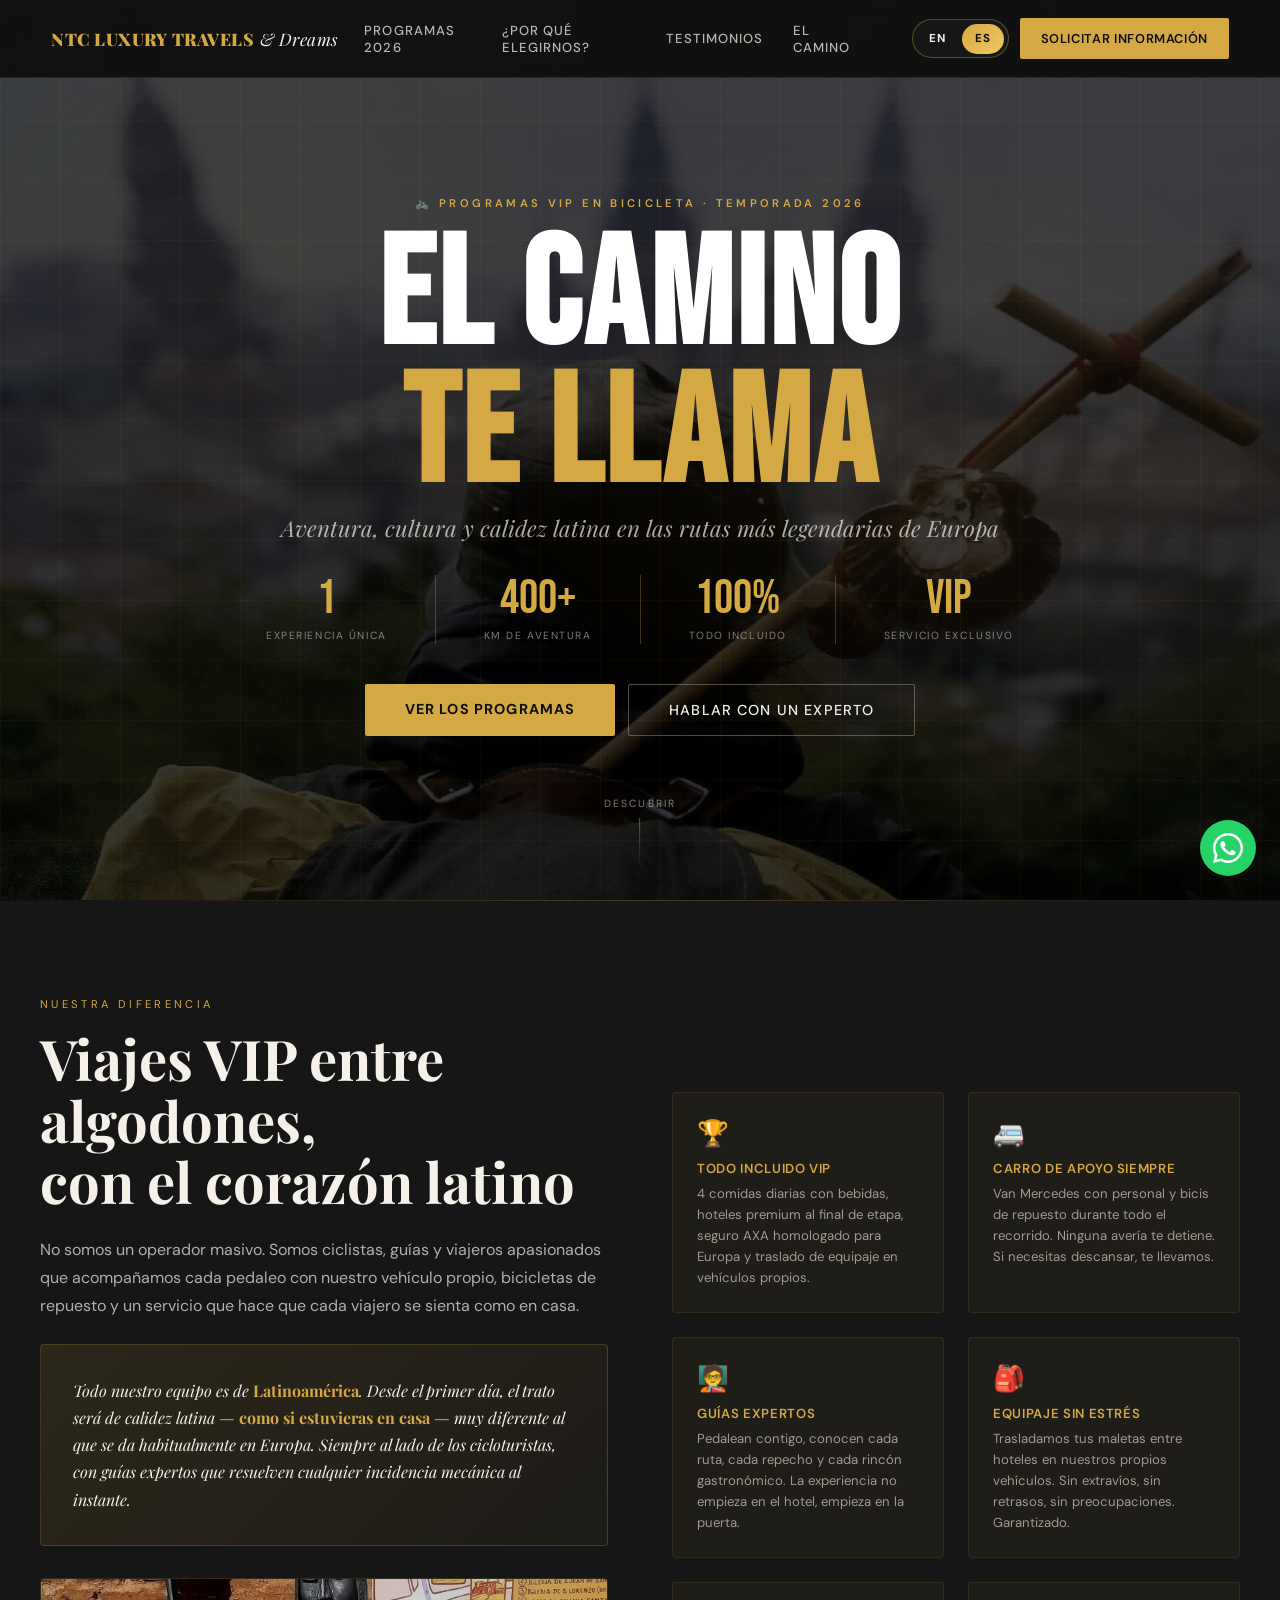
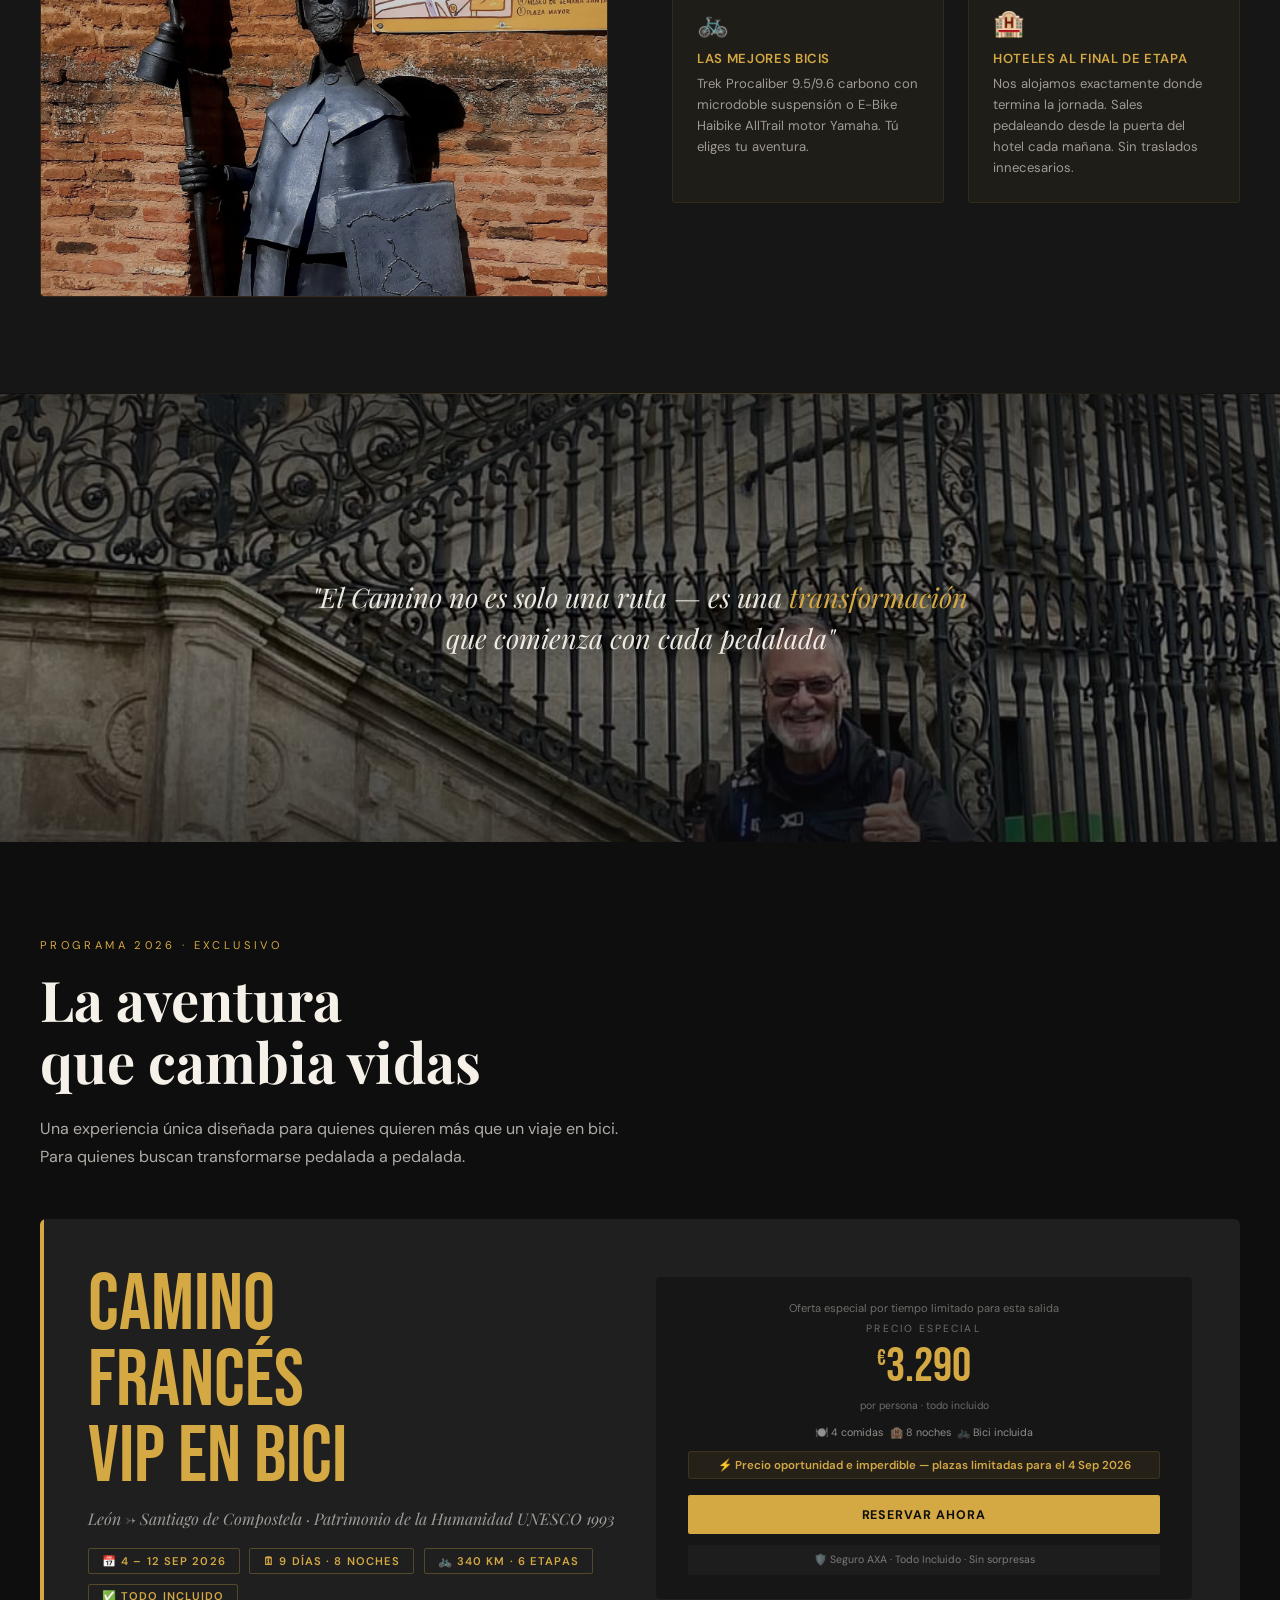
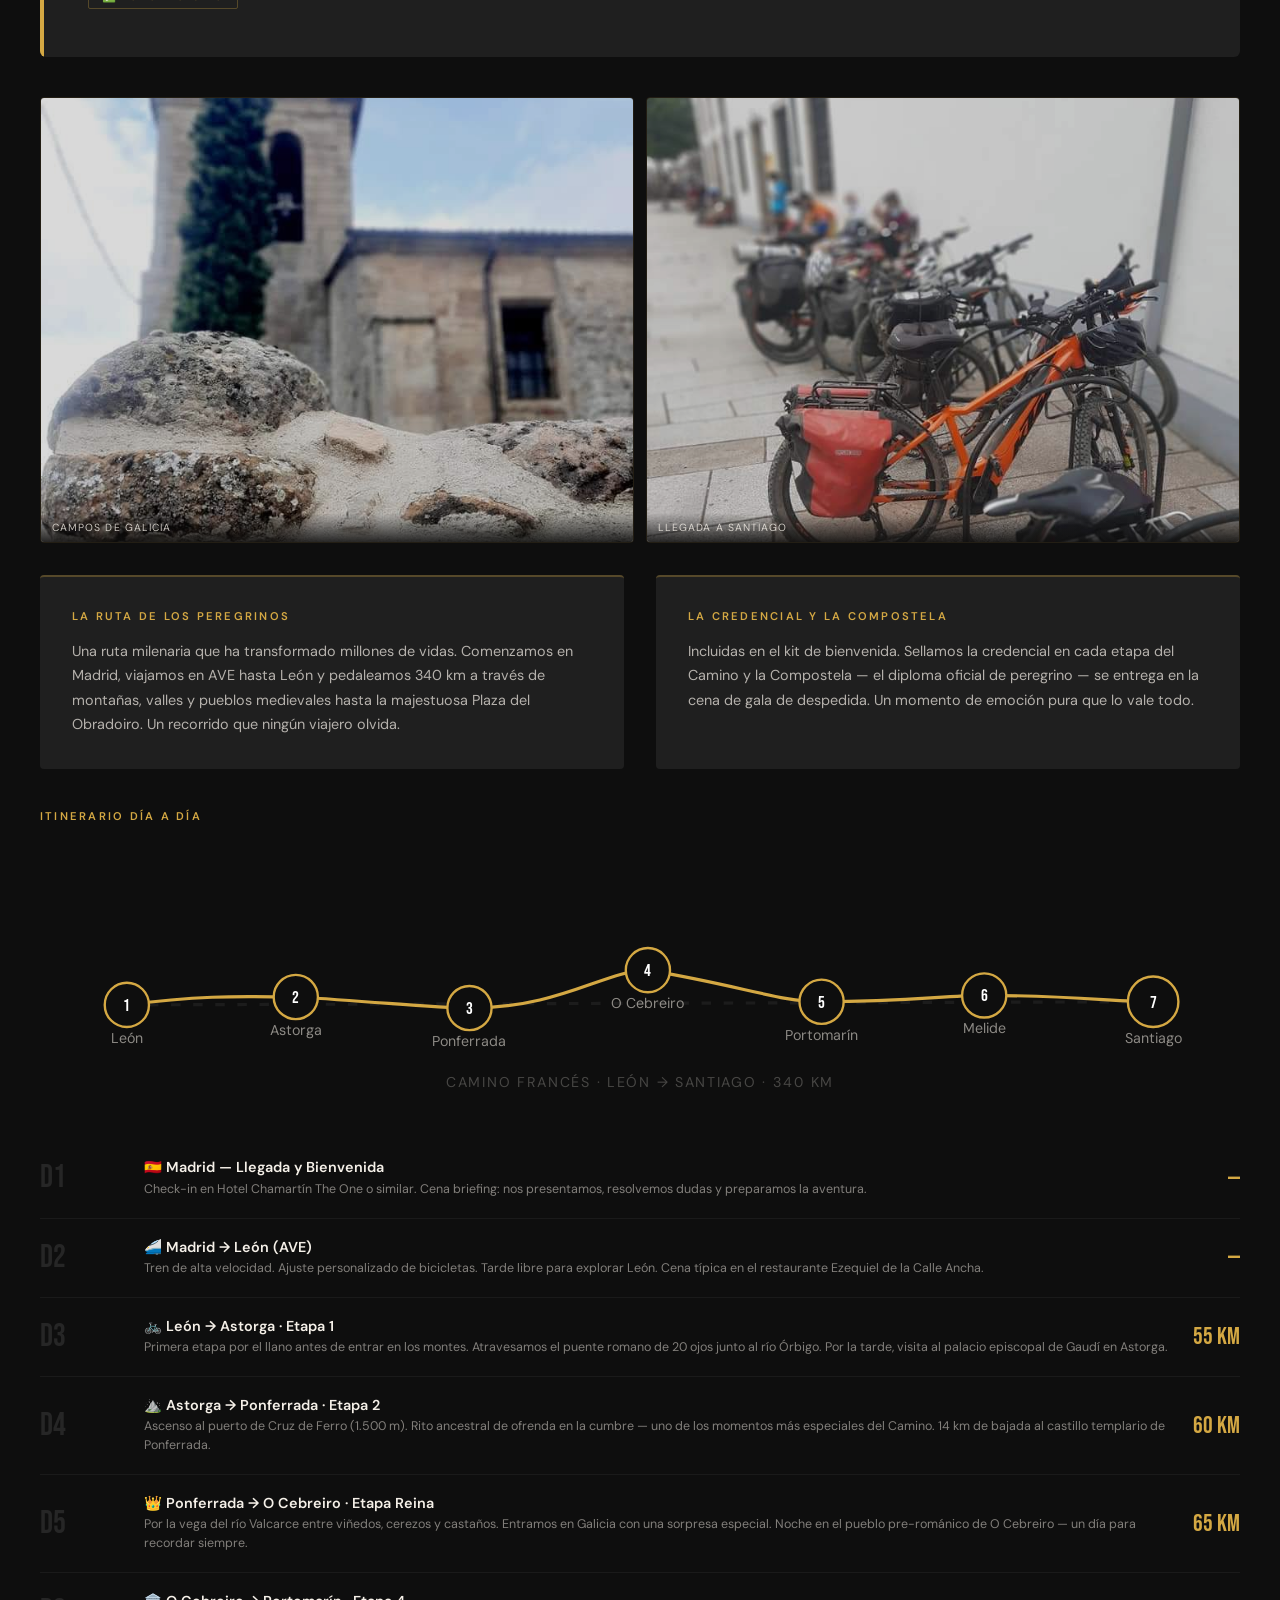
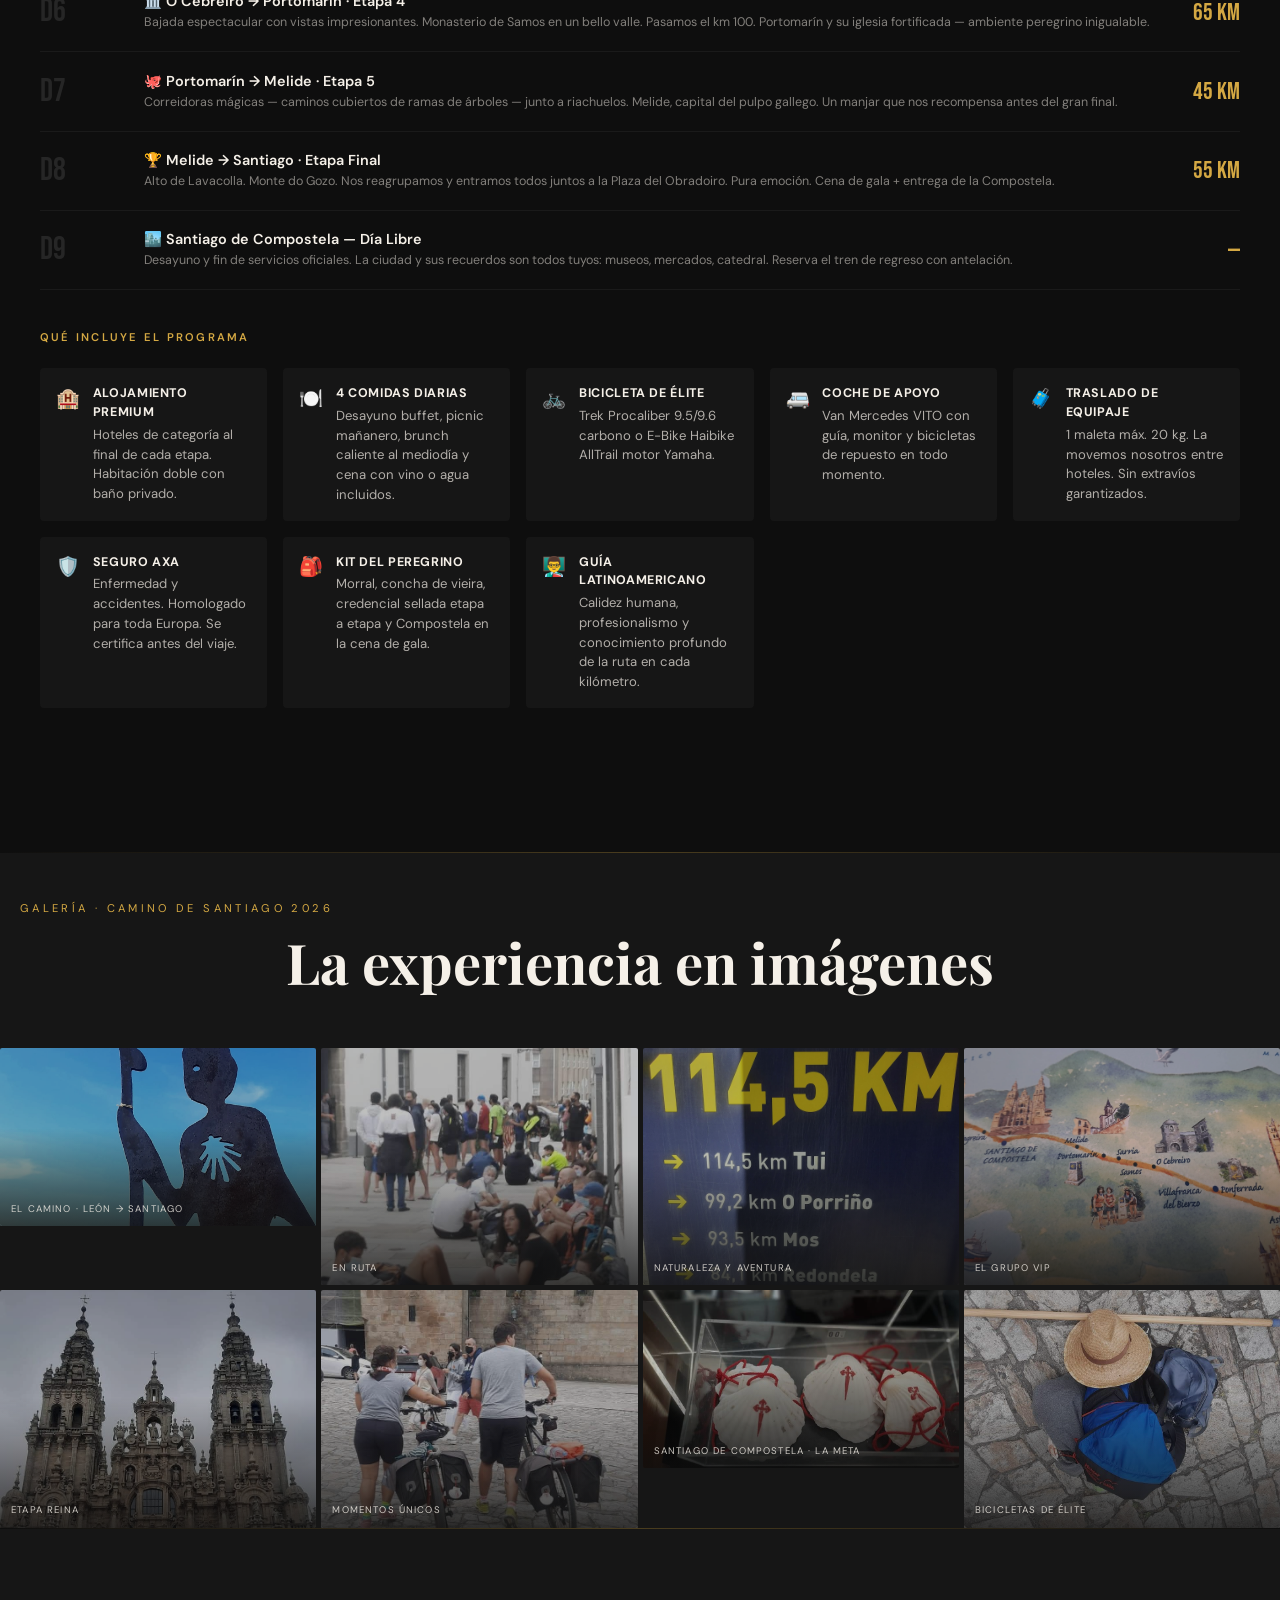
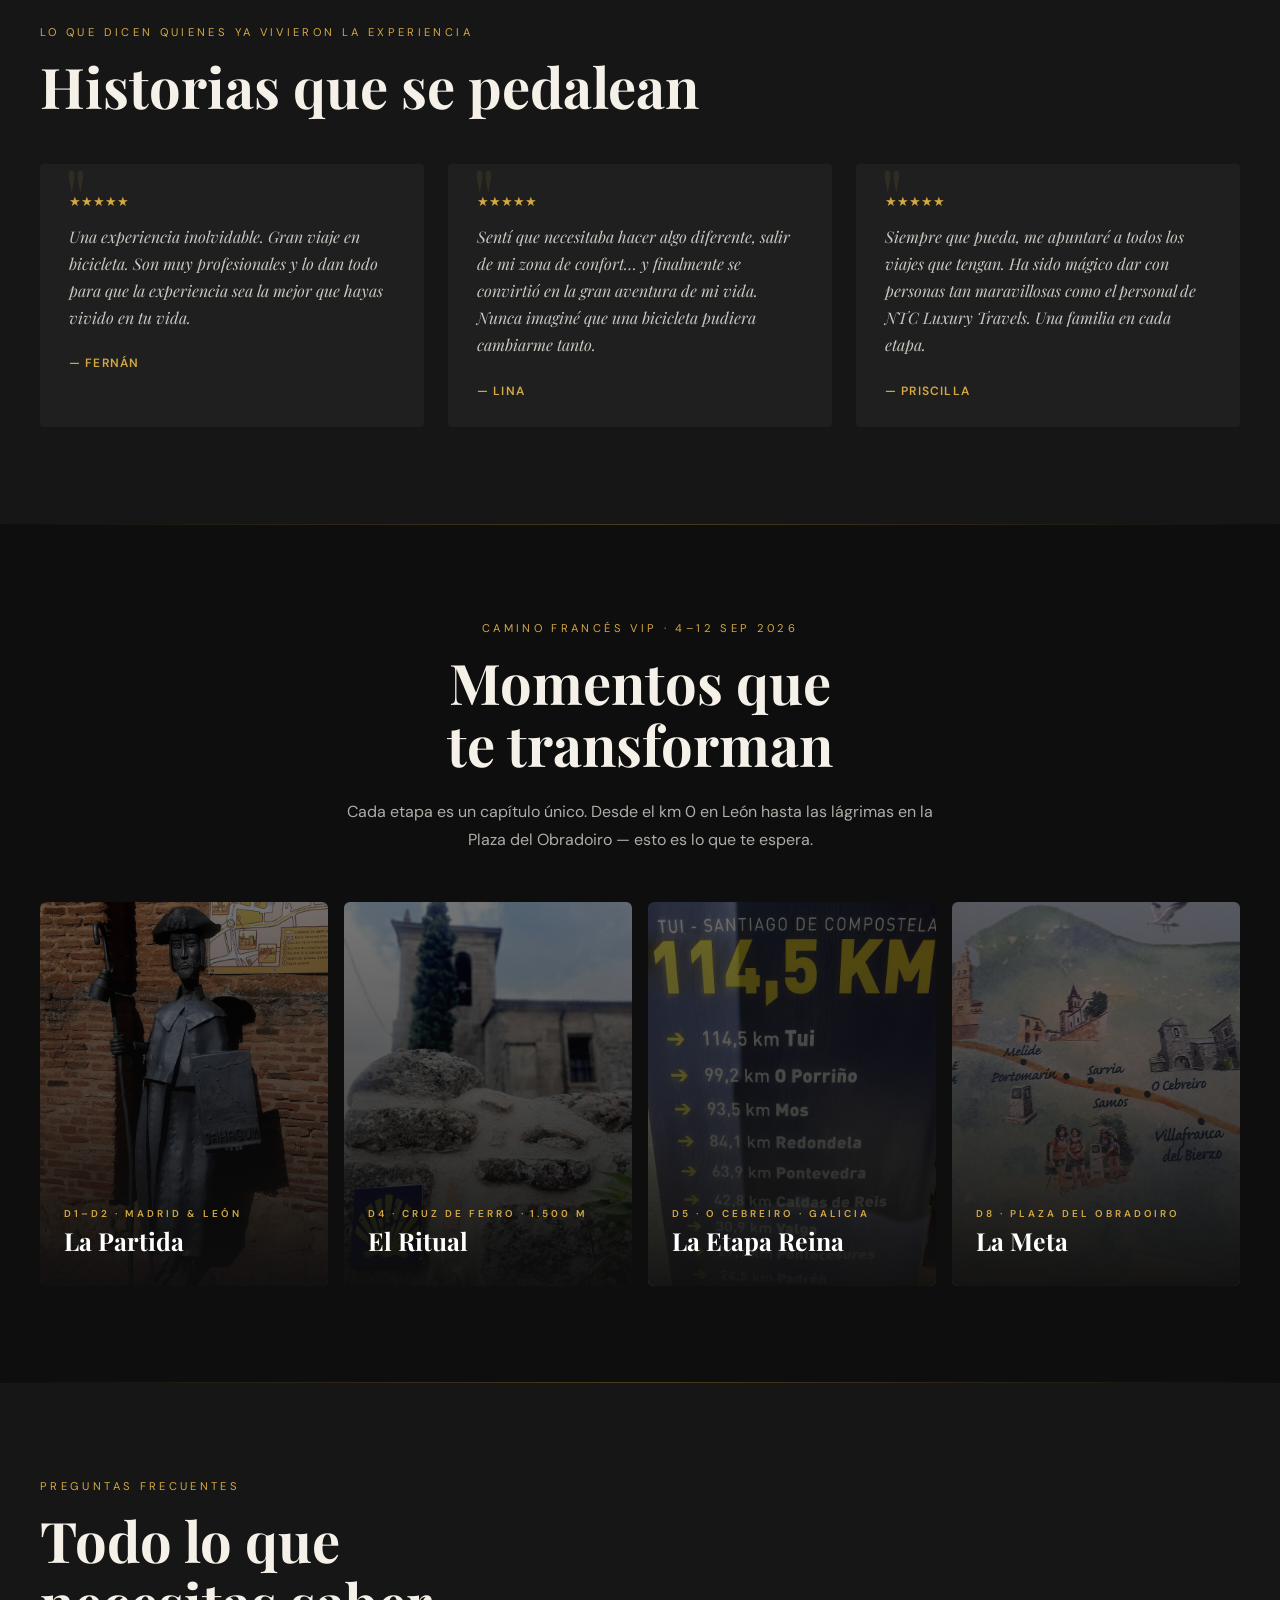
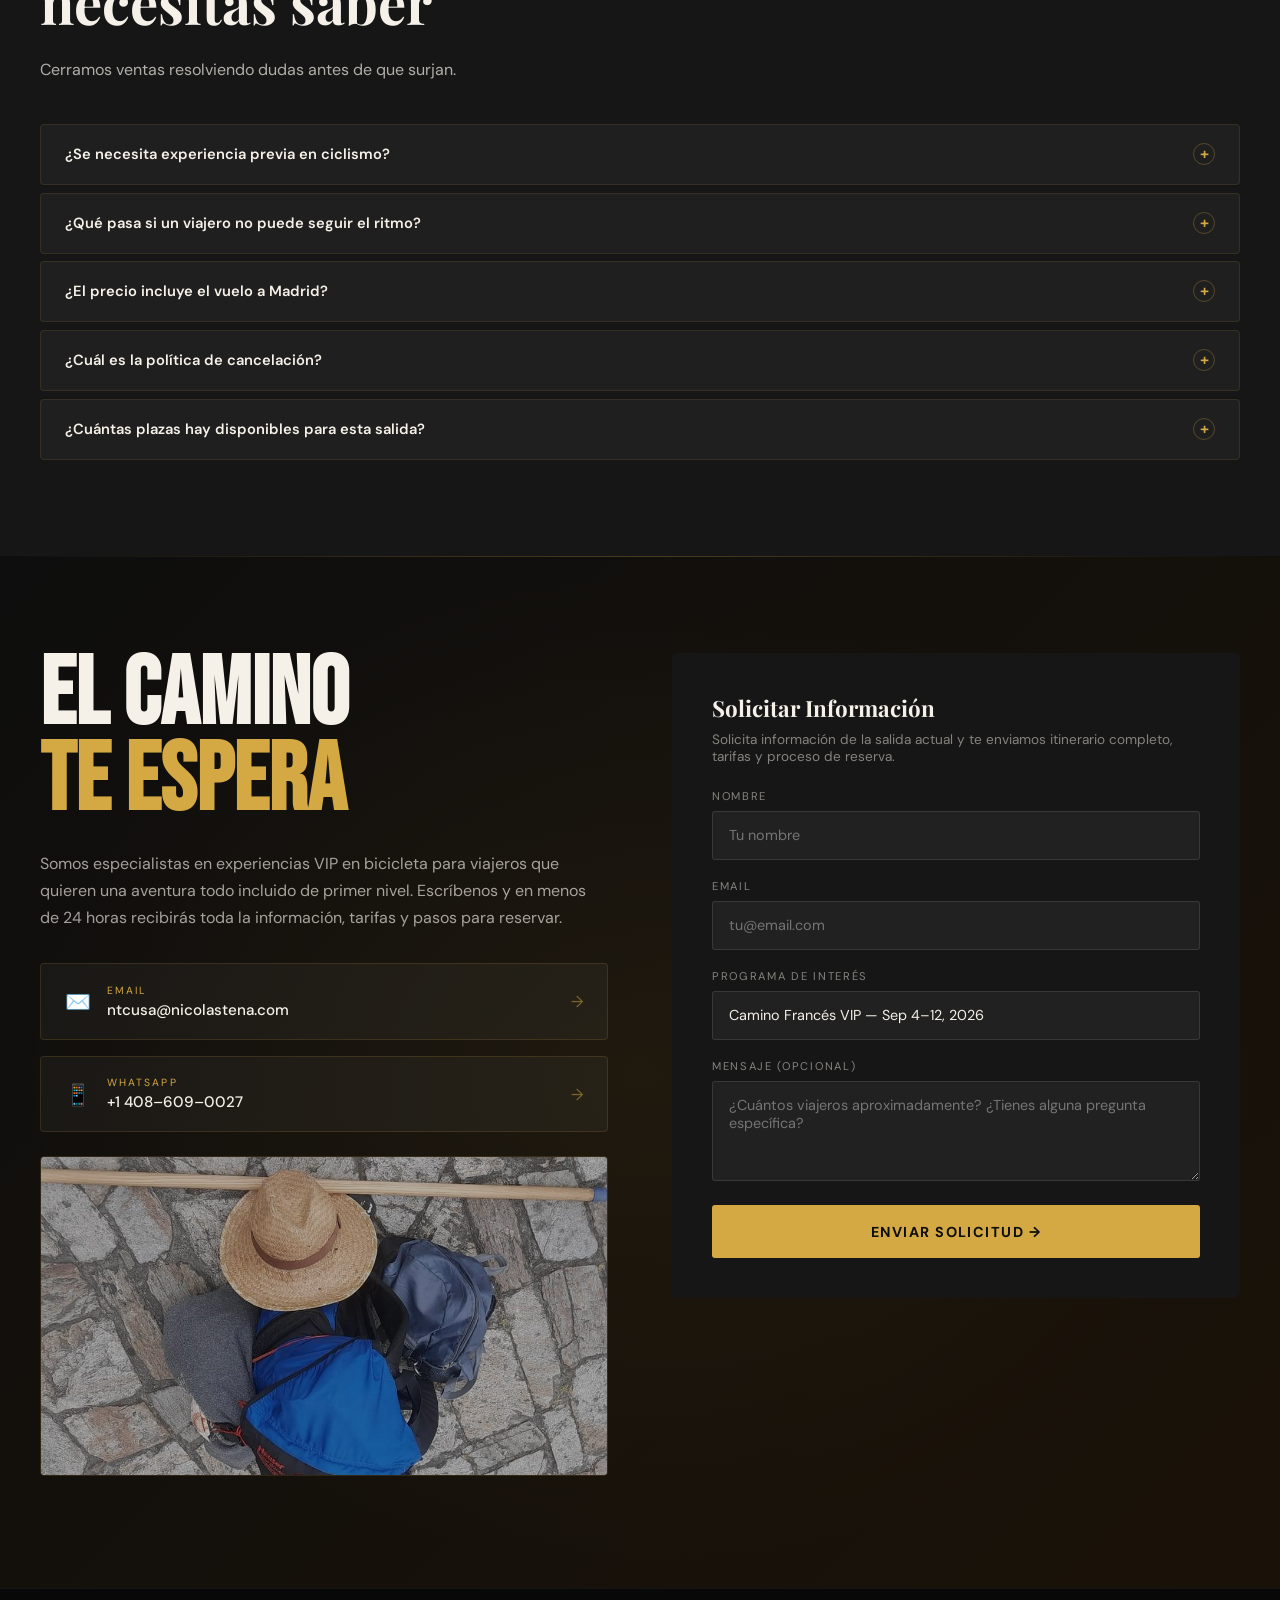
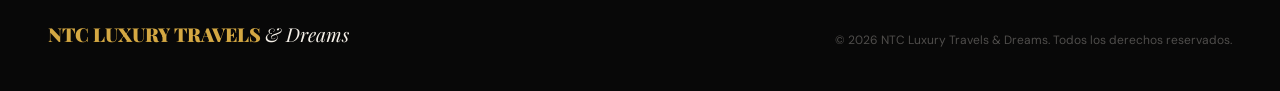
==== commit fe4174a9: "fix: Ultimos ajustes de galeria y rediseño de concepto" ====
--- a/index-es.html
+++ b/index-es.html
@@ -97,7 +97,7 @@
         <span class="section-label">Nuestra Diferencia</span>
         <h2 class="section-title" id="why-title">Viajes VIP entre algodones,<br>con el corazón latino</h2>
         <p class="section-body">
-          No somos una agencia más. Somos ciclistas, guías y viajeros apasionados que acompañamos cada pedaleo con nuestro vehículo propio, bicicletas de repuesto y un servicio que hace que cada viajero se sienta como en casa.
+          No somos un operador masivo. Somos ciclistas, guías y viajeros apasionados que acompañamos cada pedaleo con nuestro vehículo propio, bicicletas de repuesto y un servicio que hace que cada viajero se sienta como en casa.
         </p>
         <div class="highlight-box">
           <p>
@@ -187,16 +187,16 @@
           </div>
         </div>
         <div class="program-banner-price">
-          <p class="price-comparison">Agencias similares cobran <s>€3.500–€4.200</s></p>
-          <div class="price-label">Precio Agencia</div>
-          <div class="price-amount"><span class="price-currency">€</span>2.990</div>
+          <p class="price-comparison">Oferta especial por tiempo limitado para esta salida</p>
+          <div class="price-label">Precio Especial</div>
+          <div class="price-amount"><span class="price-currency">€</span>3.290</div>
           <div class="price-note">por persona · todo incluido</div>
           <div class="price-includes-row">
             <span class="price-includes-item">🍽️ 4 comidas</span>
             <span class="price-includes-item">🏨 8 noches</span>
             <span class="price-includes-item">🚲 Bici incluida</span>
           </div>
-          <p class="price-urgency">⚡ Plazas limitadas — Salida: 4 Sep 2026</p>
+          <p class="price-urgency">⚡ Precio oportunidad e imperdible — plazas limitadas para el 4 Sep 2026</p>
           <a href="#contacto" class="btn-primary btn-price-cta" style="margin-top:1rem;display:block;text-align:center;font-size:0.78rem;padding:0.7rem 1rem">Reservar Ahora</a>
           <p class="price-guarantee">🛡️ Seguro AXA · Todo Incluido · Sin sorpresas</p>
         </div>
@@ -604,12 +604,12 @@
 
       <div class="faq-item reveal reveal-delay-1">
         <button class="faq-question" aria-expanded="false">
-          ¿Las agencias obtienen comisión por venta?
+          ¿Cuántas plazas hay disponibles para esta salida?
           <span class="faq-icon" aria-hidden="true">+</span>
         </button>
         <div class="faq-answer" role="region">
           <div class="faq-answer-inner">
-            <p>Sí. Trabajamos con agencias en un esquema de colaboración B2B con condiciones especiales. Escíbenos directamente a <a href="mailto:ntcusa@nicolastena.com" style="color:var(--gold)">ntcusa@nicolastena.com</a> y te enviamos el dossier completo con tarifas netas, comisiones y materiales de venta exclusivos.</p>
+            <p>Los cupos son limitados para mantener una experiencia VIP real y atención personalizada. Escríbenos a <a href="mailto:ntcusa@nicolastena.com" style="color:var(--gold)">ntcusa@nicolastena.com</a> para confirmar disponibilidad y reservar tu plaza.</p>
           </div>
         </div>
       </div>
@@ -633,7 +633,7 @@
           EL CAMINO<br><span>TE ESPERA</span>
         </h2>
         <p class="contact-body">
-          Somos especialistas en experiencias VIP en bicicleta para agencias. Escríbenos y en menos de 24 horas recibirás toda la información, tarifas y materiales de venta que necesitas para ofrecer estos programas a tus clientes.
+          Somos especialistas en experiencias VIP en bicicleta para viajeros que quieren una aventura todo incluido de primer nivel. Escríbenos y en menos de 24 horas recibirás toda la información, tarifas y pasos para reservar.
         </p>
         <div class="contact-methods">
           <a href="mailto:ntcusa@nicolastena.com" class="contact-method">
@@ -660,20 +660,14 @@
 
       <div class="contact-form-area reveal reveal-delay-2">
         <h3>Solicitar Información</h3>
-        <p>Cuéntanos qué programa te interesa y te enviamos todos los detalles, tarifas y fichas de venta.</p>
+        <p>Solicita información de la salida actual y te enviamos itinerario completo, tarifas y proceso de reserva.</p>
         <form id="contactForm" action="https://formsubmit.co/ajax/ntcusa@nicolastena.com" method="POST" novalidate>
           <input type="hidden" name="_subject" value="Nueva solicitud NTC Luxury Travels 2026">
           <input type="hidden" name="_captcha" value="false">
           <input type="text" name="_honey" style="display:none" tabindex="-1" autocomplete="off">
-          <div class="form-row">
-            <div class="form-group">
-              <label for="nombre">Nombre</label>
-              <input type="text" id="nombre" name="nombre" placeholder="Tu nombre" autocomplete="given-name" required>
-            </div>
-            <div class="form-group">
-              <label for="agencia">Agencia / Empresa</label>
-              <input type="text" id="agencia" name="agencia" placeholder="Nombre de tu agencia" autocomplete="organization">
-            </div>
+          <div class="form-group">
+            <label for="nombre">Nombre</label>
+            <input type="text" id="nombre" name="nombre" placeholder="Tu nombre" autocomplete="given-name" required>
           </div>
           <div class="form-group">
             <label for="email">Email</label>
@@ -682,9 +676,7 @@
           <div class="form-group">
             <label for="programa">Programa de interés</label>
             <select id="programa" name="programa">
-              <option value="">Selecciona un programa…</option>
-              <option value="frances">Camino Francés VIP — Sep 4–12, 2026</option>
-              <option value="info">Información general del viaje</option>
+              <option value="frances" selected>Camino Francés VIP — Sep 4–12, 2026</option>
             </select>
           </div>
           <div class="form-group">
--- a/styles.css
+++ b/styles.css
@@ -2295,19 +2295,23 @@
 
 .gallery-grid {
   display: grid;
-  grid-template-columns: repeat(2, 1fr);
-  gap: 3px;
+  grid-template-columns: 1fr;
+  gap: 6px;
+  grid-auto-flow: dense;
+  width: 100%;
 }
 
 .gallery-item {
   position: relative;
   overflow: hidden;
   cursor: pointer;
+  aspect-ratio: 4 / 3;
+  border-radius: 2px;
 }
 
 .gallery-item img {
   width: 100%;
-  height: 180px;
+  height: 100%;
   object-fit: cover;
   object-position: center;
   display: block;
@@ -2344,31 +2348,32 @@
 }
 
 .gallery-item.featured {
-  grid-column: span 2;
+  grid-column: span 1;
 }
 
 .gallery-item.featured img {
-  height: 260px;
-}
-
-@media (min-width: 640px) {
+  height: 100%;
+}
+
+@media (min-width: 520px) {
   .gallery-grid {
-    grid-template-columns: repeat(3, 1fr);
+    grid-template-columns: repeat(2, minmax(0, 1fr));
     gap: 4px;
   }
-  .gallery-item img { height: 220px; }
-  .gallery-item.featured { grid-column: span 1; }
-  .gallery-item.featured img { height: 220px; }
-}
-
-@media (min-width: 900px) {
+}
+
+@media (min-width: 768px) {
+  .gallery-grid {
+    grid-template-columns: repeat(3, minmax(0, 1fr));
+    gap: 5px;
+  }
+}
+
+@media (min-width: 1100px) {
   .gallery-grid {
     grid-template-columns: repeat(4, 1fr);
     gap: 5px;
   }
-  .gallery-item img { height: 260px; }
-  .gallery-item.featured { grid-column: span 2; }
-  .gallery-item.featured img { height: 300px; }
 }
 
 /* Team photo */
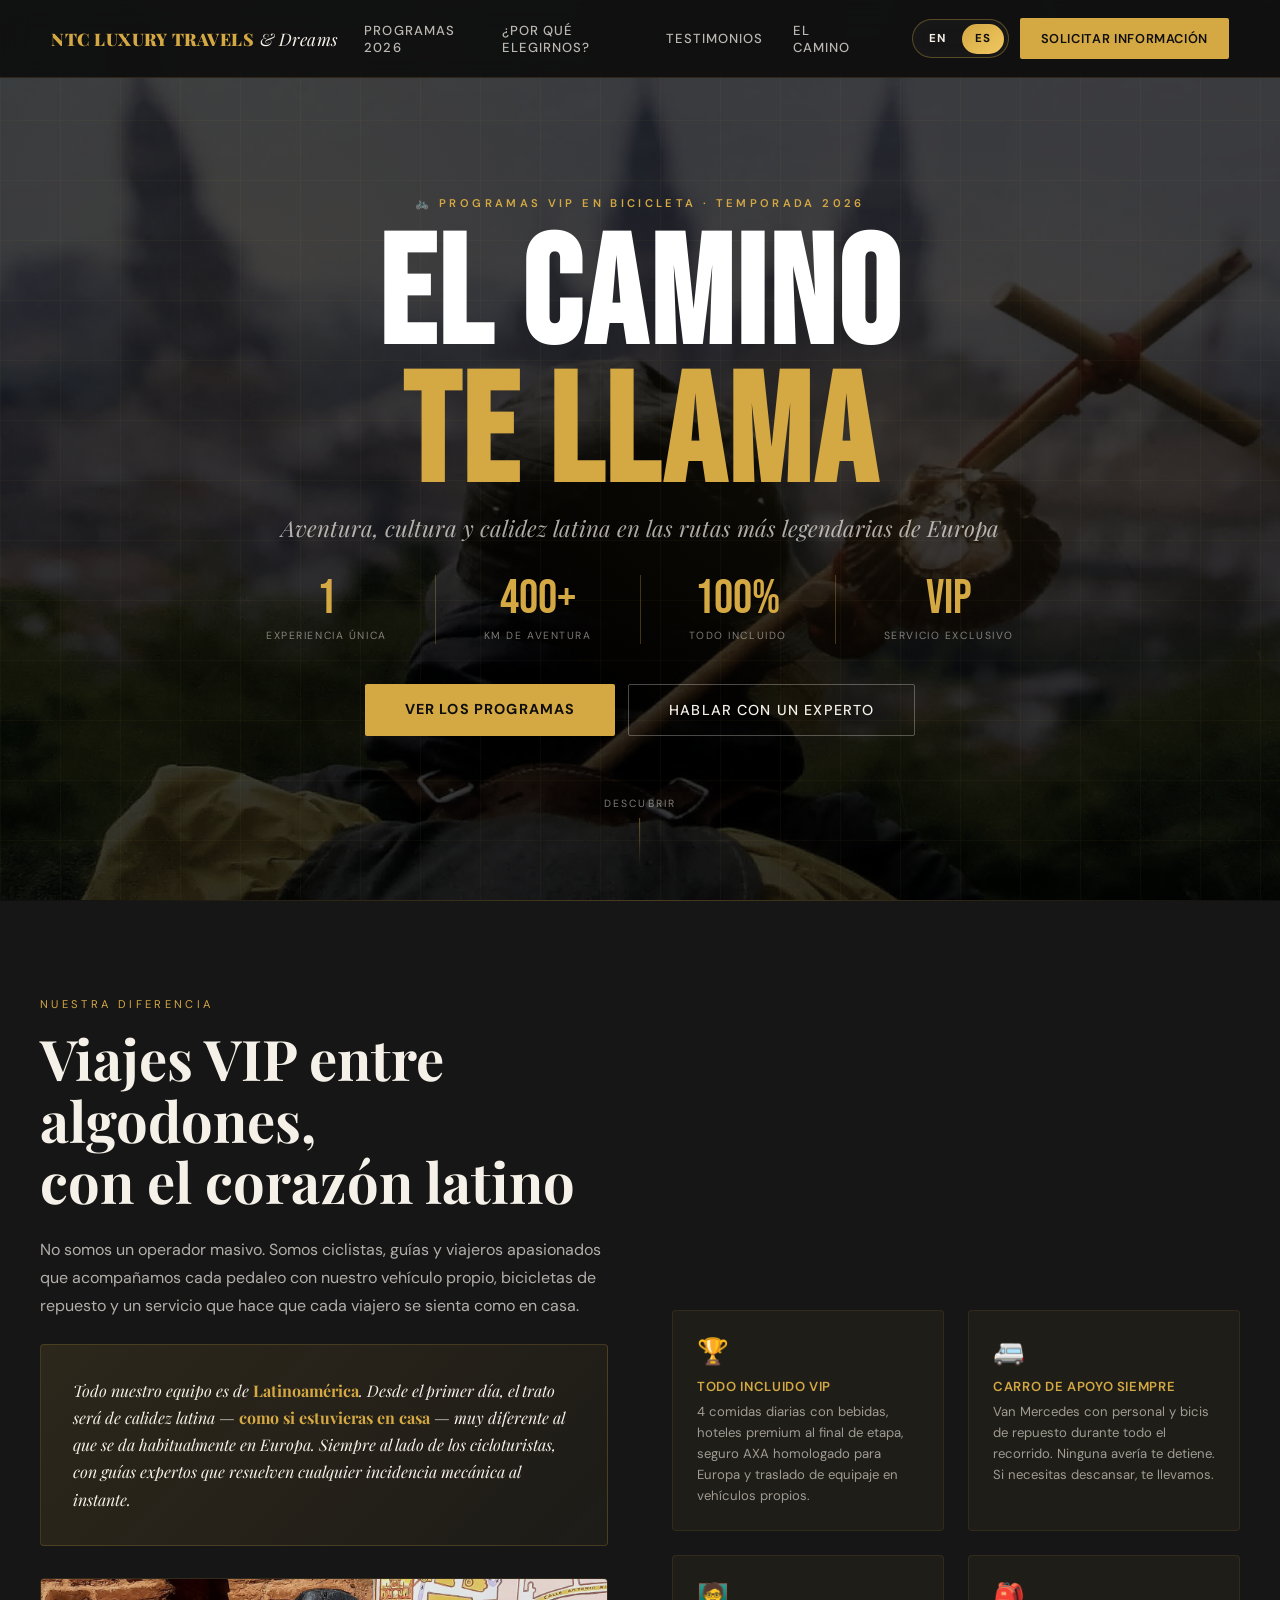
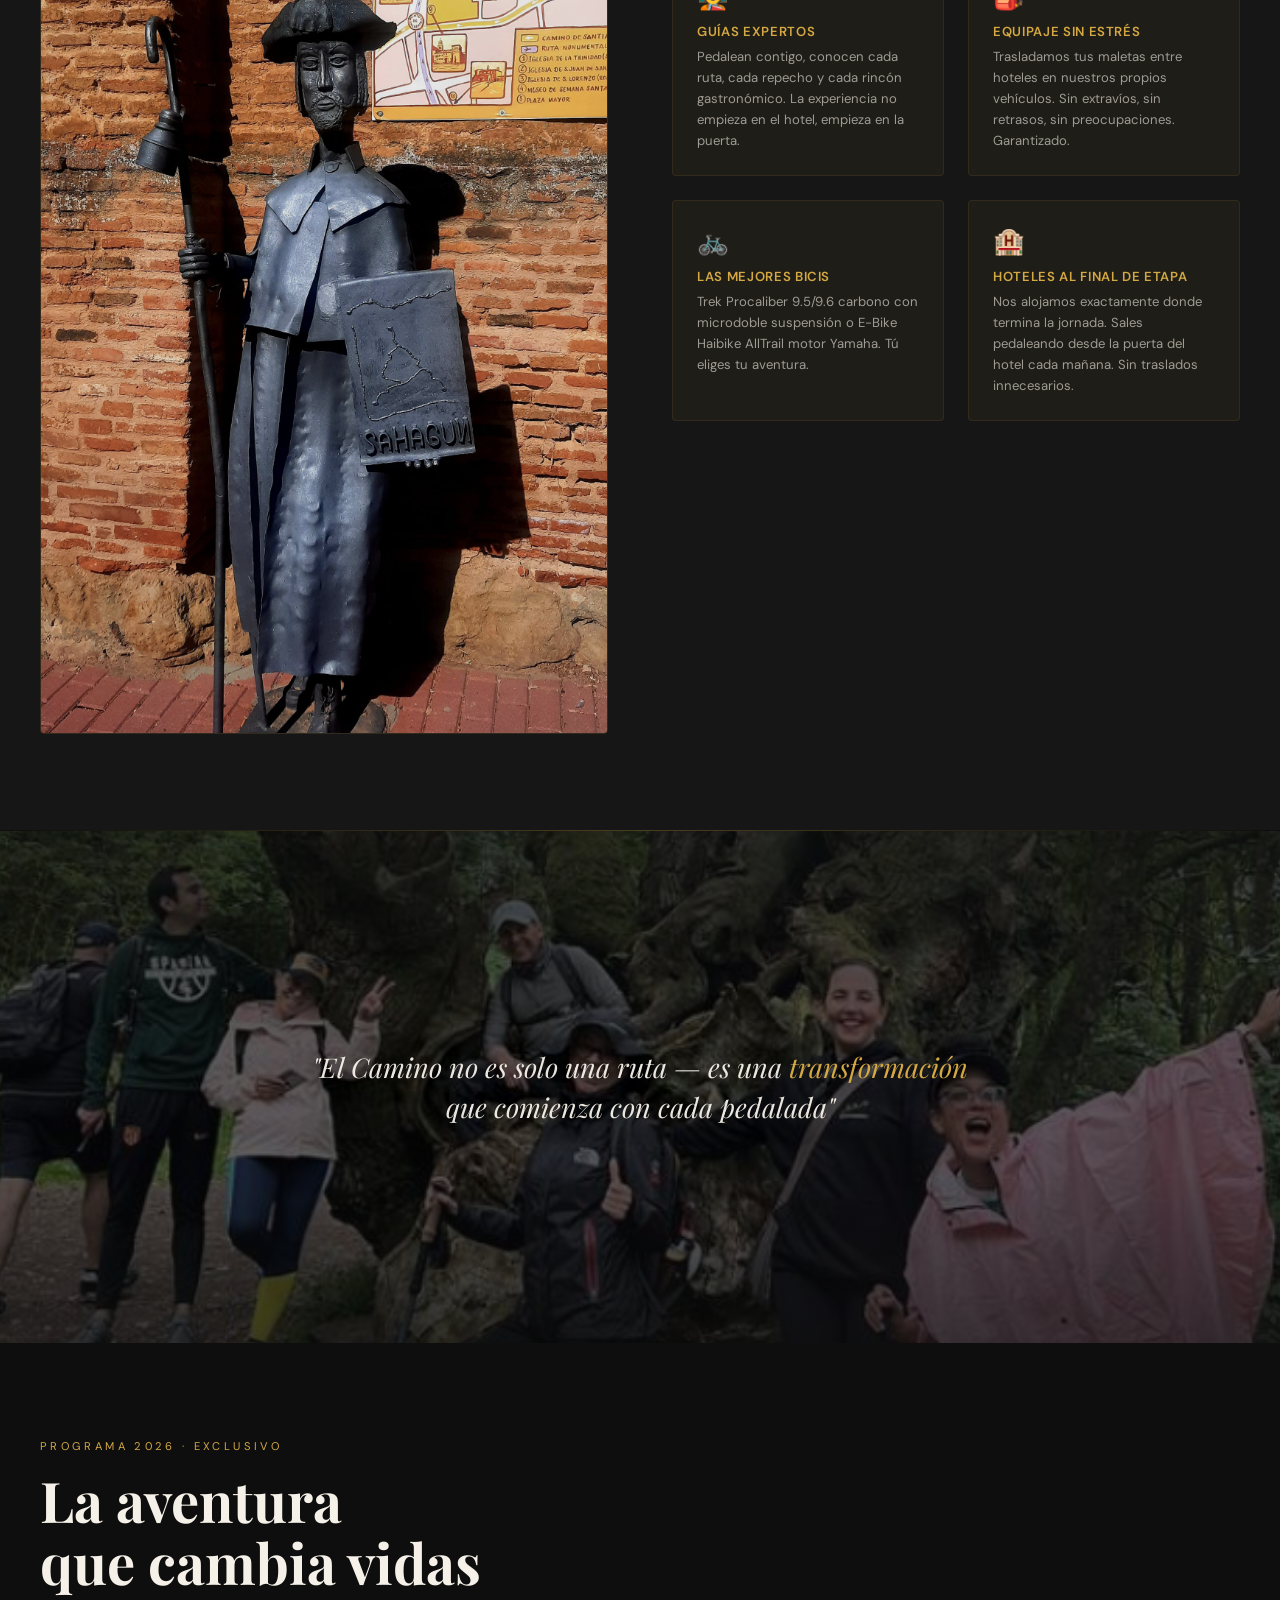
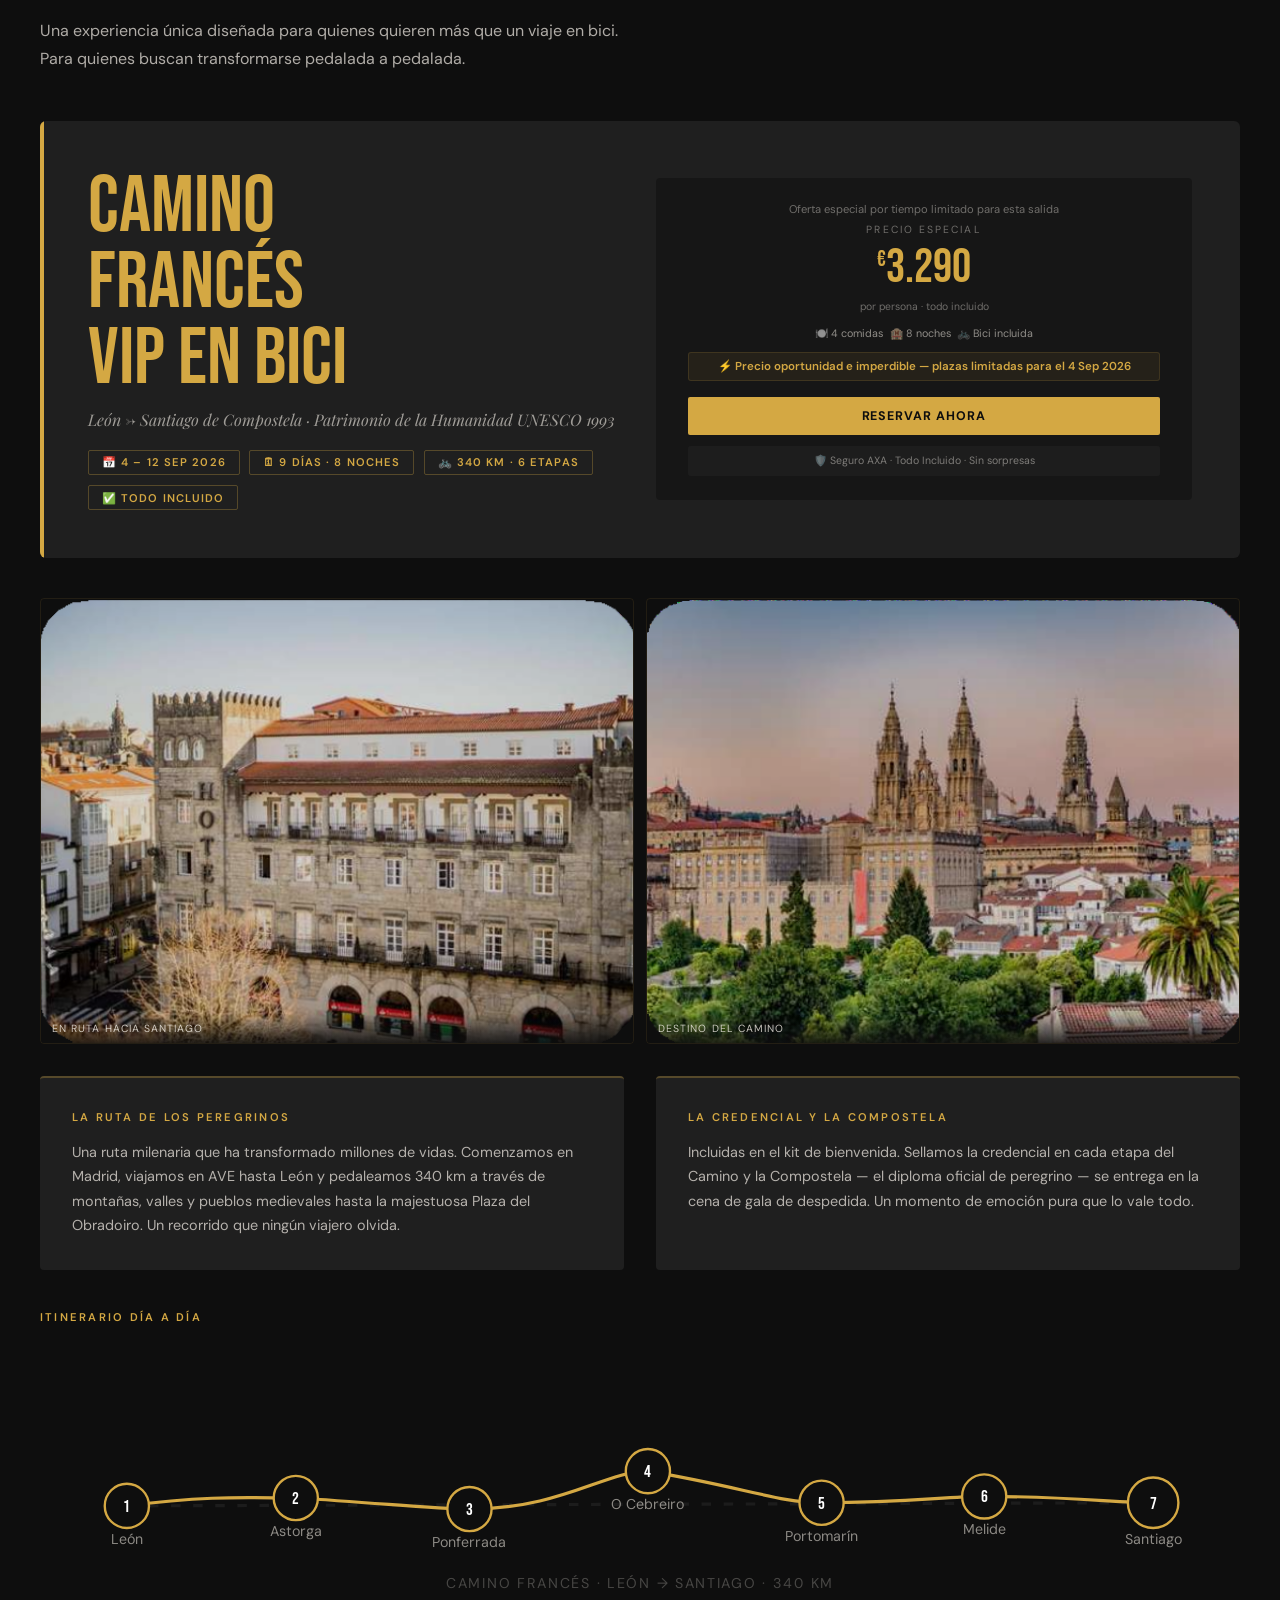
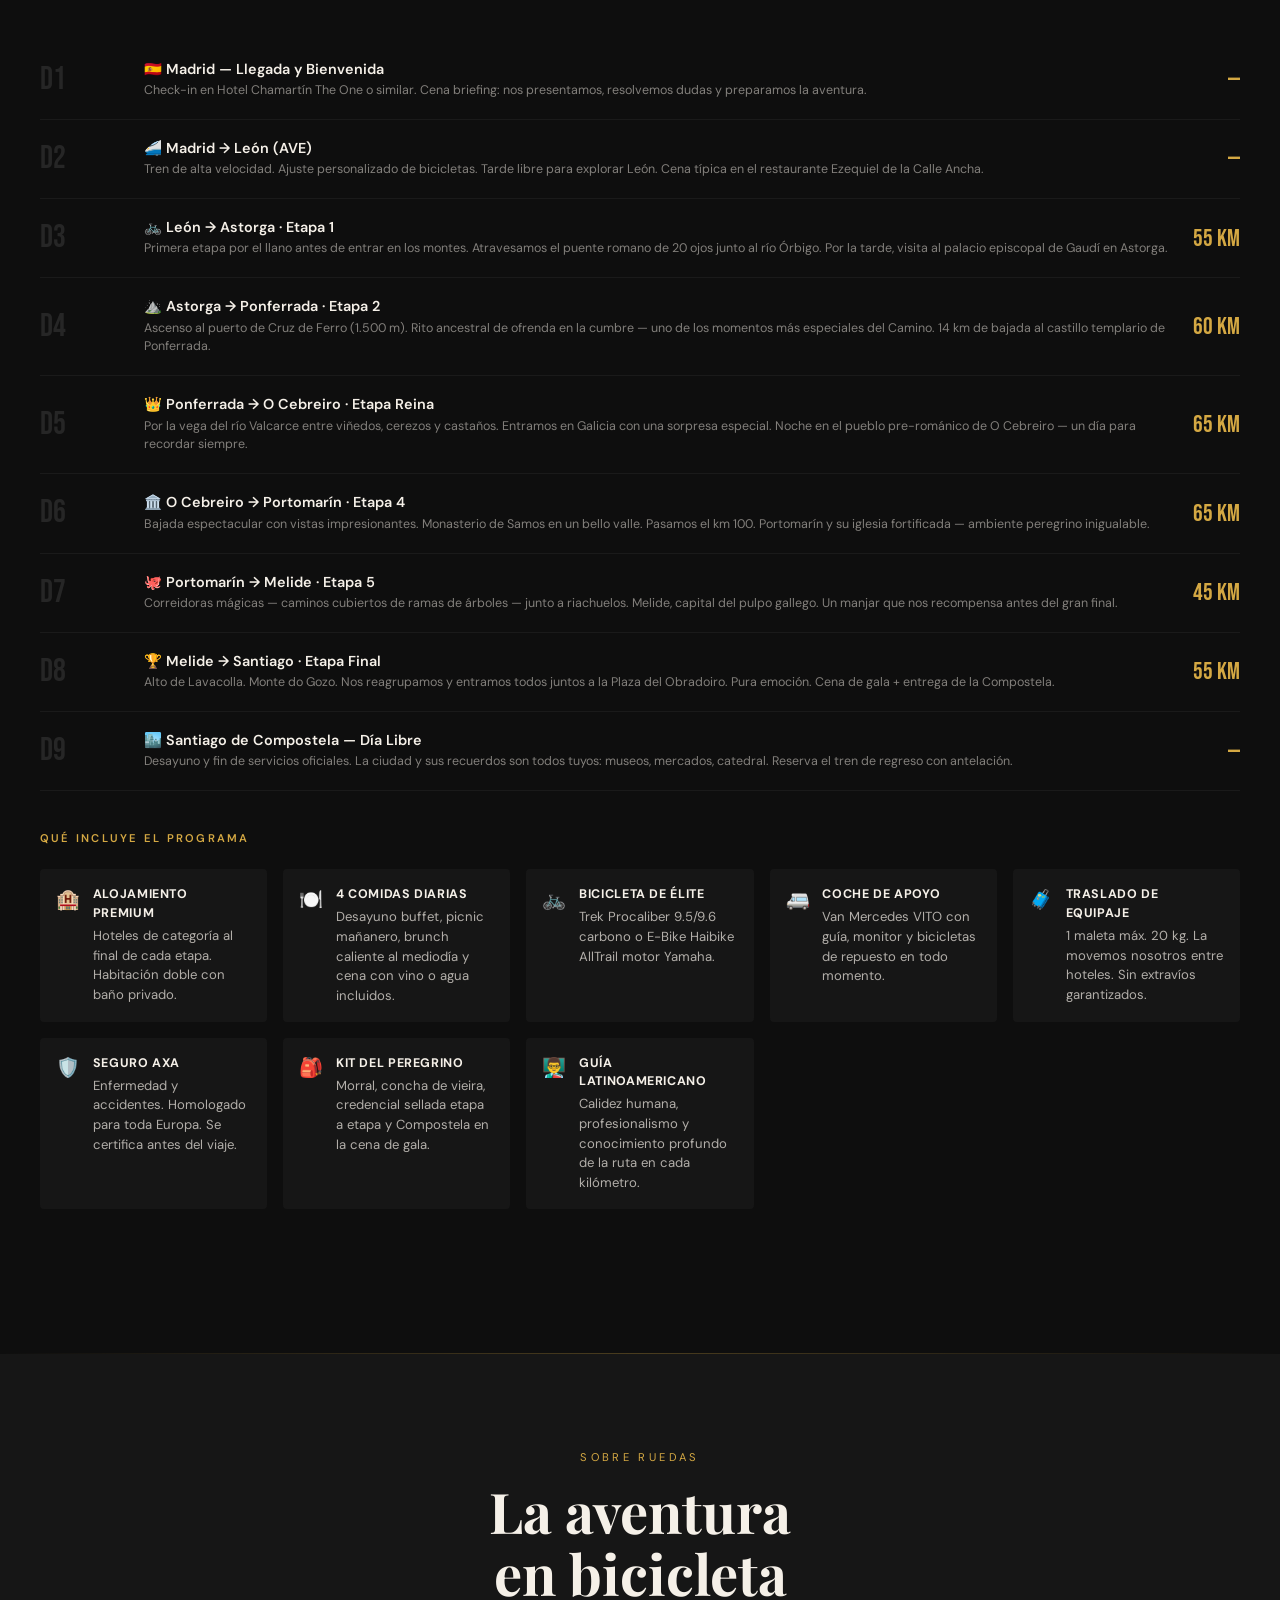
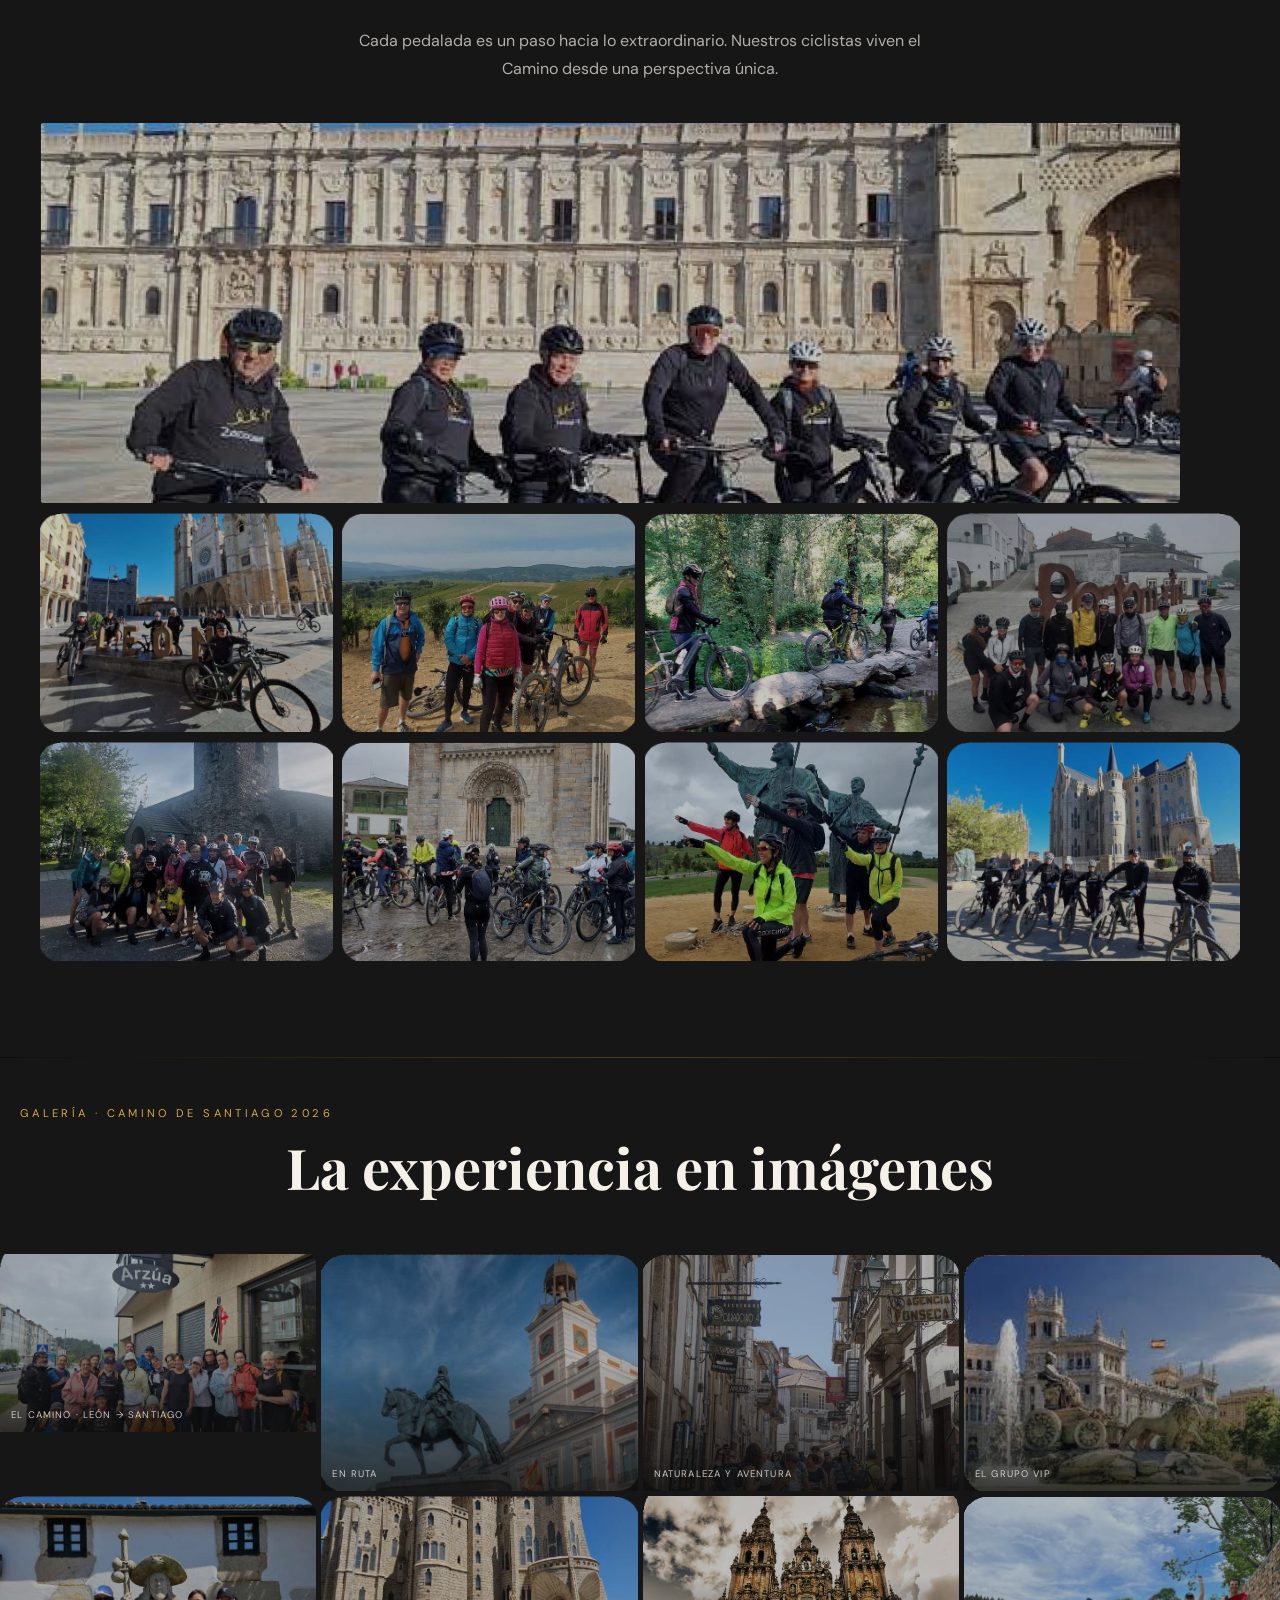
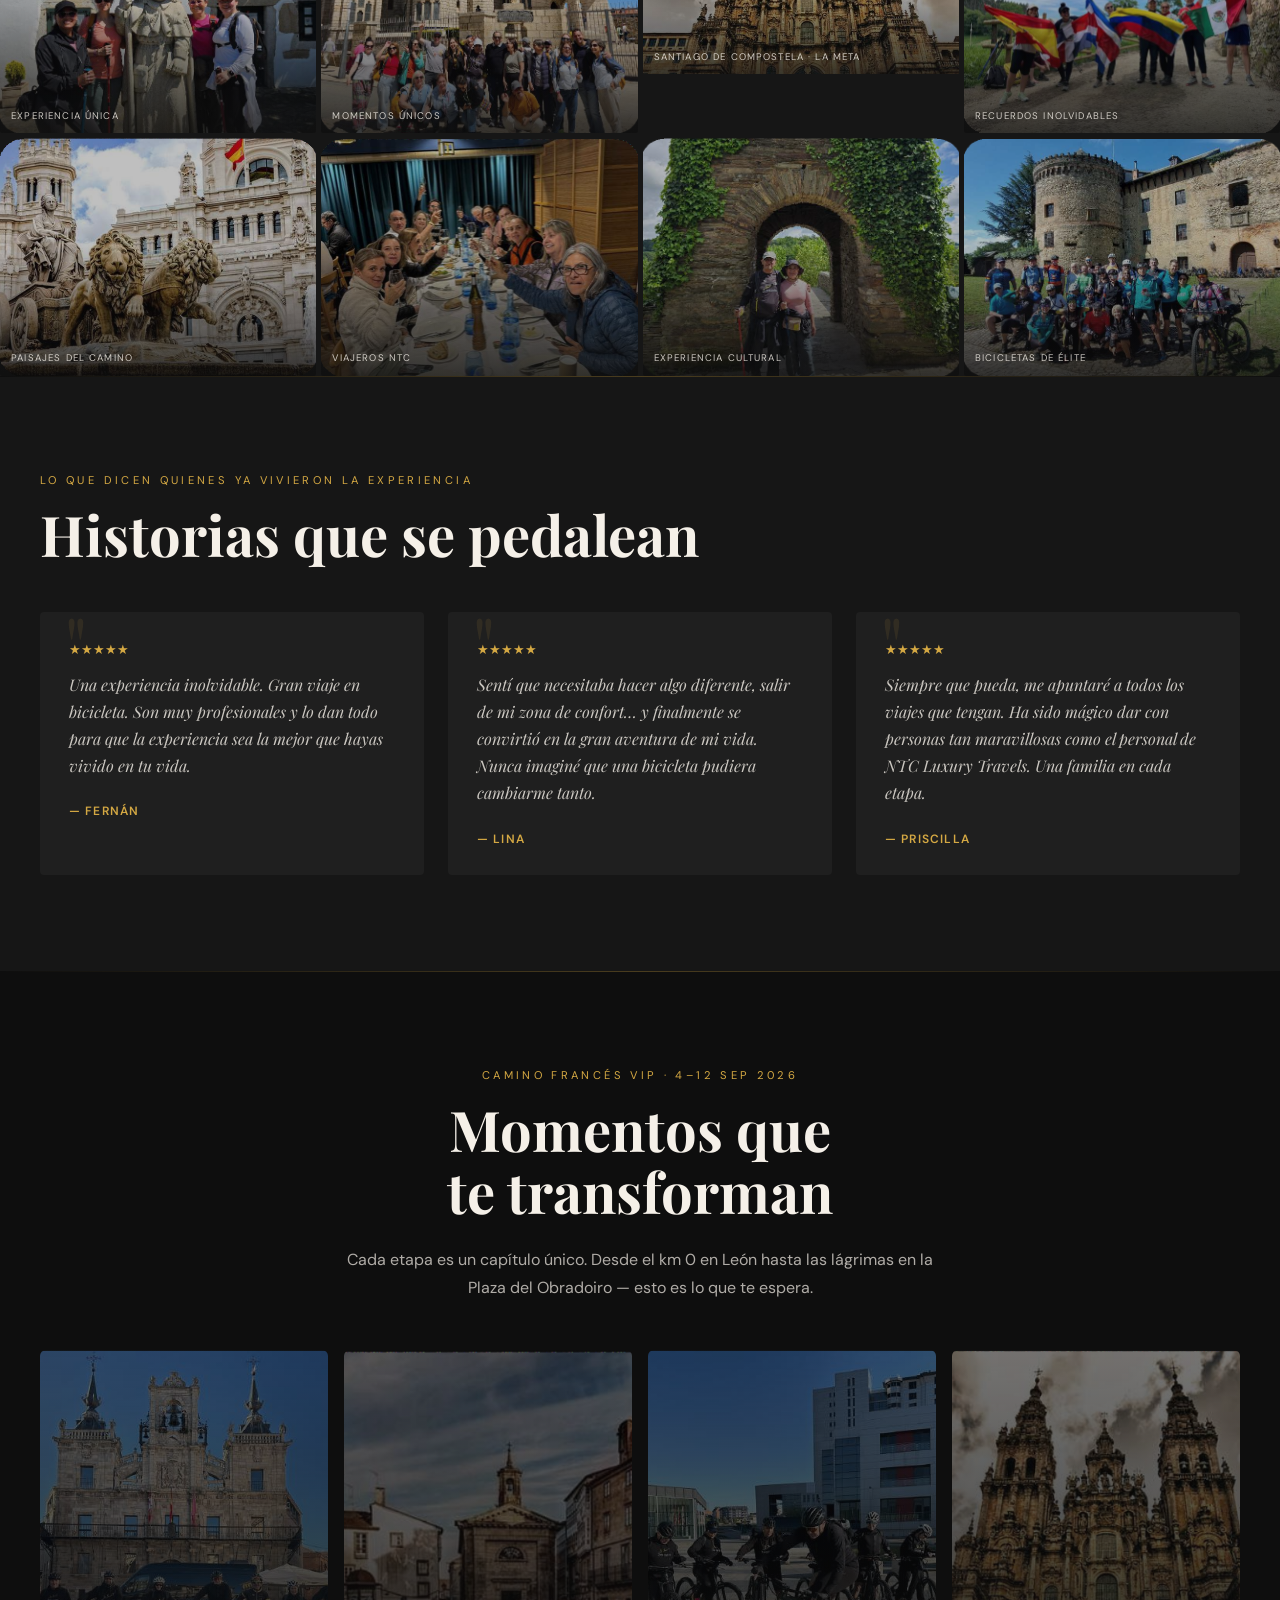
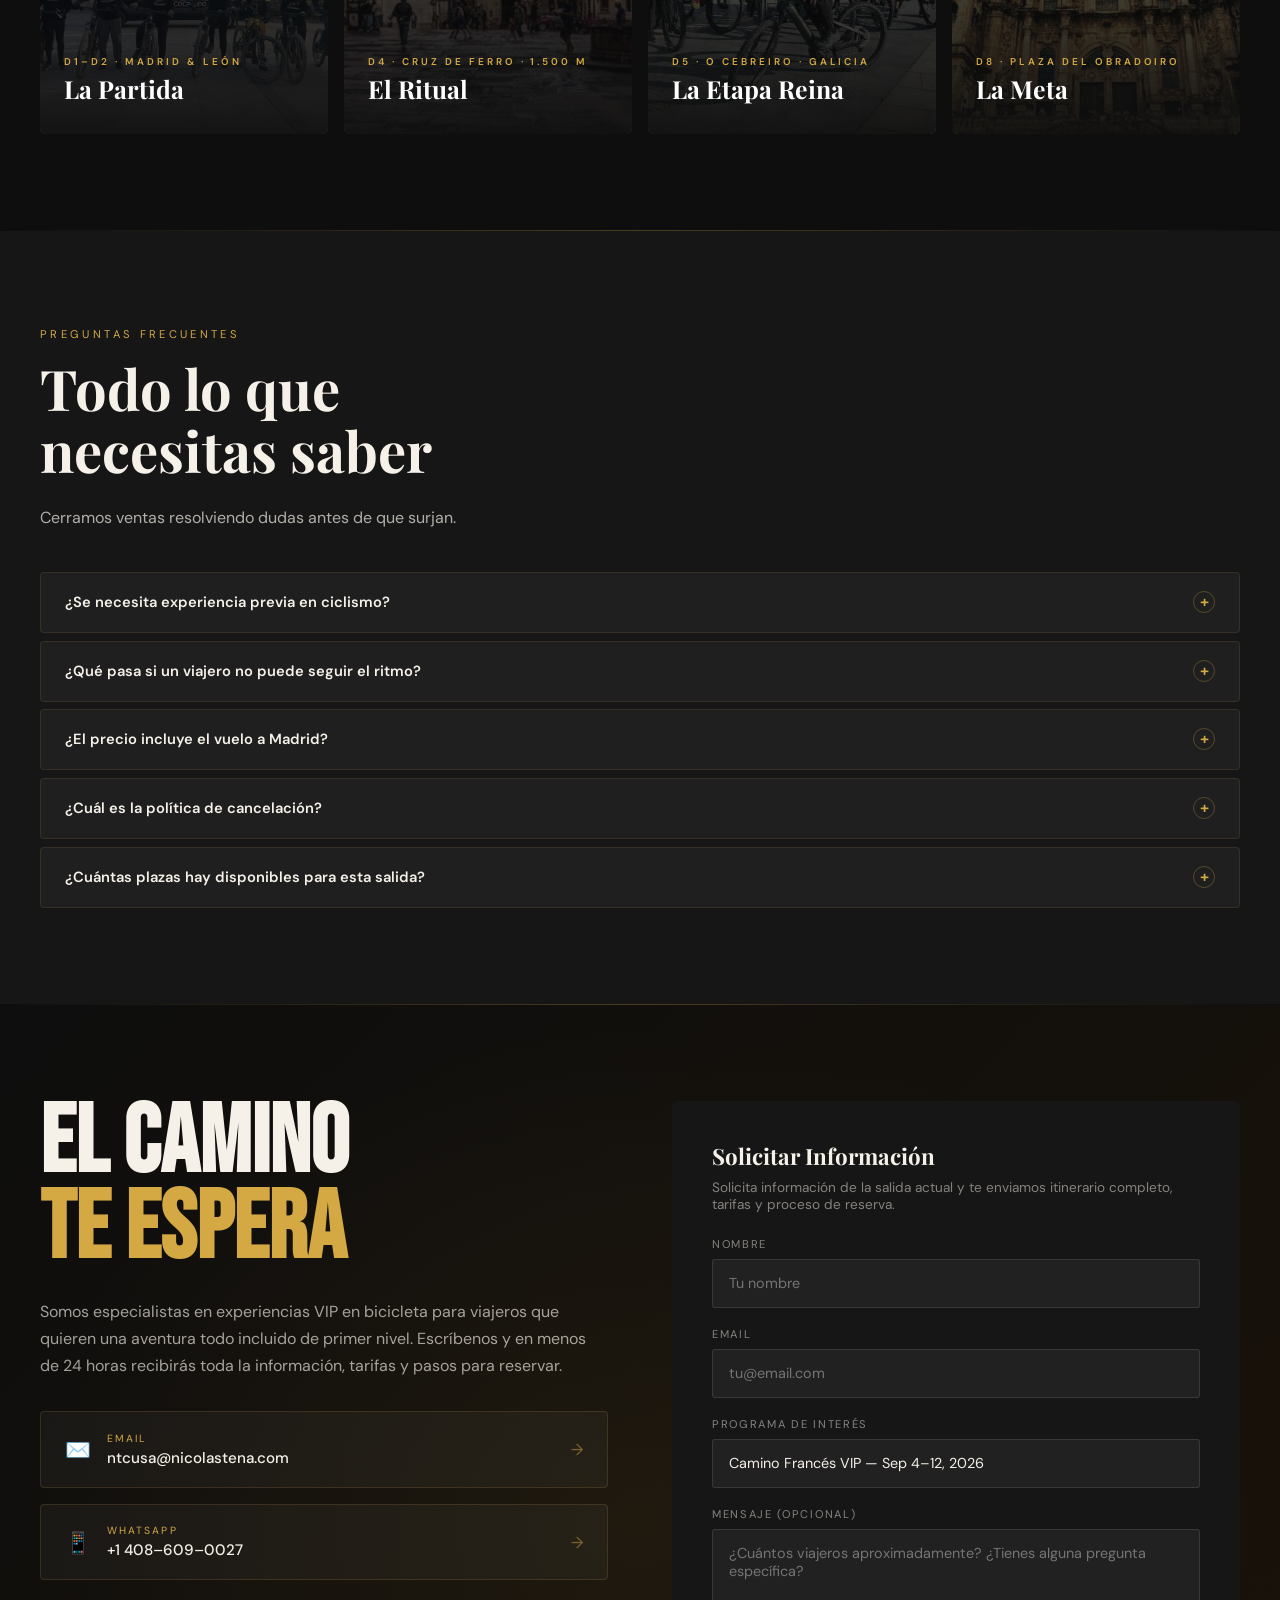
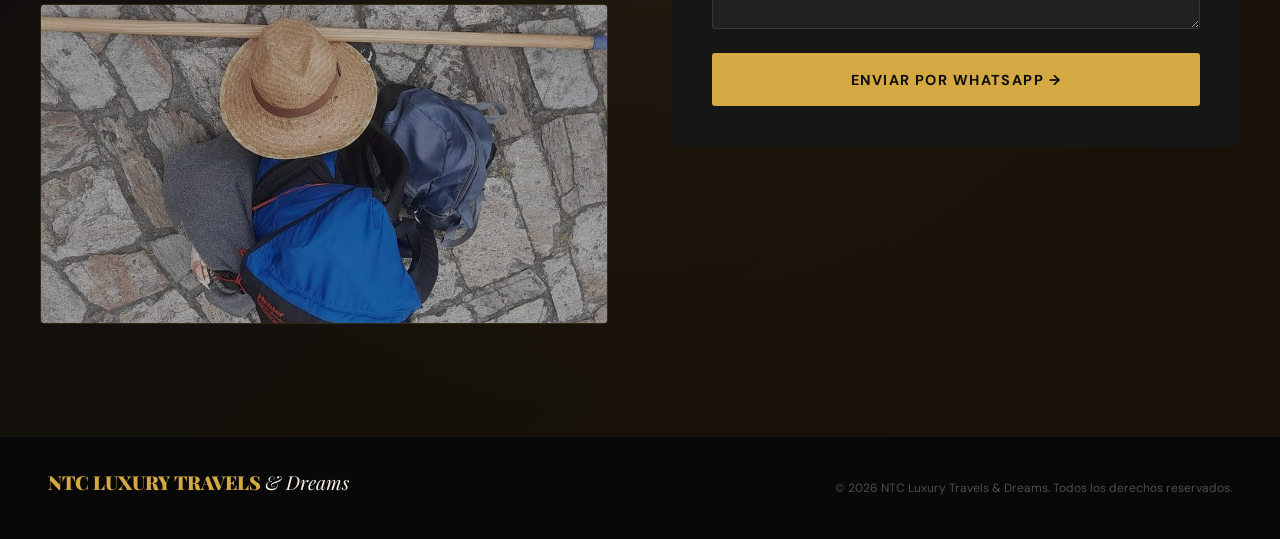
==== commit dbceda8d: "Galerías, lightbox bici, form WhatsApp y README" ====
--- a/index-es.html
+++ b/index-es.html
@@ -107,7 +107,7 @@
           </p>
         </div>
         <div class="why-photo">
-          <img src="img/WhatsApp%20Image%202026-03-18%20at%2016.44.22.jpeg" alt="Ciclistas en el Camino de Santiago" loading="lazy">
+          <img src="img/WhatsApp%20Image%202026-03-18%20at%2016.44.22.jpeg" alt="Equipo NTC Luxury Travels guiando ciclistas por la ruta panorámica del Camino de Santiago" loading="lazy">
         </div>
       </div>
       <div class="why-features reveal reveal-delay-2">
@@ -148,9 +148,11 @@
 
 <div class="divider" role="separator"></div>
 
+
+
 <!-- PHOTO BAND -->
 <div class="photo-band" aria-hidden="true">
-  <img src="img/WhatsApp%20Image%202026-03-18%20at%2016.49.21.jpeg" alt="Ruta Camino de Santiago" loading="lazy">
+  <img src="img/ntc-travel-experience.png" alt="Experiencia viajeros en el Camino de Santiago" loading="lazy">
   <div class="photo-band-overlay">
     <p class="photo-band-quote">"El Camino no es solo una ruta — es una <span>transformación</span> que comienza con cada pedalada"</p>
   </div>
@@ -202,14 +204,16 @@
         </div>
       </div>
 
+
+
       <div class="program-photo-strip">
         <figure>
-          <img src="img/WhatsApp%20Image%202026-03-18%20at%2016.45.19.jpeg" alt="Camino Francés - etapa por los campos de Galicia" loading="lazy">
-          <figcaption>Campos de Galicia</figcaption>
+          <img src="img/ntc-travel-1.png" alt="Camino Francés - viajeros en ruta" loading="lazy">
+          <figcaption>En ruta hacia Santiago</figcaption>
         </figure>
         <figure>
-          <img src="img/WhatsApp%20Image%202026-03-18%20at%2016.45.21.jpeg" alt="Camino Francés - llegada a Santiago de Compostela" loading="lazy">
-          <figcaption>Llegada a Santiago</figcaption>
+          <img src="img/ntc-travel-2.png" alt="Camino Francés - destino del Camino" loading="lazy">
+          <figcaption>Destino del Camino</figcaption>
         </figure>
       </div>
 
@@ -402,8 +406,55 @@
           </div>
         </div>
       </div>
-    </div>
-
+
+
+    </div>
+
+  </div>
+</section>
+
+<div class="divider" role="separator"></div>
+
+
+<!-- ============================
+  EXPERIENCIA EN BICICLETA
+============================= -->
+<section id="bici-experiencia" aria-label="Experiencia en bicicleta">
+  <div class="container">
+    <span class="section-label reveal" style="text-align:center;display:block">Sobre Ruedas</span>
+    <h2 class="section-title reveal" style="text-align:center">La aventura<br>en bicicleta</h2>
+    <p class="section-body reveal" style="text-align:center;margin:0 auto 2.5rem">
+      Cada pedalada es un paso hacia lo extraordinario. Nuestros ciclistas viven el Camino desde una perspectiva única.
+    </p>
+    <div class="bike-gallery reveal">
+      <div class="bike-gallery-item bike-featured">
+        <img src="img/ntc-travel-bike.png" alt="Ciclistas en el Camino de Santiago" loading="lazy">
+      </div>
+      <div class="bike-gallery-item">
+        <img src="img/ntc-travel-bike-1.png" alt="Ciclista en ruta del Camino" loading="lazy">
+      </div>
+      <div class="bike-gallery-item">
+        <img src="img/ntc-travel-bike-2.png" alt="Ciclista rodando por el Camino" loading="lazy">
+      </div>
+      <div class="bike-gallery-item">
+        <img src="img/ntc-travel-bike-3.png" alt="Bicicleta en paisaje del Camino" loading="lazy">
+      </div>
+      <div class="bike-gallery-item">
+        <img src="img/ntc-travel-bike-4.png" alt="Grupo de ciclistas en ruta" loading="lazy">
+      </div>
+      <div class="bike-gallery-item">
+        <img src="img/ntc-travel-bike-5.png" alt="Ciclista disfrutando del Camino" loading="lazy">
+      </div>
+      <div class="bike-gallery-item">
+        <img src="img/ntc-travel-bike-6.png" alt="Ruta ciclista por paisajes gallegos" loading="lazy">
+      </div>
+      <div class="bike-gallery-item">
+        <img src="img/ntc-travel-bike-7.png" alt="Ciclistas en etapa del Camino" loading="lazy">
+      </div>
+      <div class="bike-gallery-item">
+        <img src="img/ntc-travel-bike-8.png" alt="Ciclista en montaña del Camino" loading="lazy">
+      </div>
+    </div>
   </div>
 </section>
 
@@ -419,42 +470,62 @@
   </div>
   <div class="gallery-grid">
     <div class="gallery-item featured">
-      <img src="img/WhatsApp%20Image%202026-03-18%20at%2016.46.11.jpeg" alt="Paisaje del Camino de Santiago" loading="lazy">
+      <img src="img/ntc-travel-3.png" alt="Viajeros en el Camino de Santiago" loading="lazy">
       <div class="gallery-item-overlay"></div>
       <p class="gallery-caption">El Camino · León → Santiago</p>
     </div>
     <div class="gallery-item">
-      <img src="img/WhatsApp%20Image%202026-03-18%20at%2016.45.20.jpeg" alt="Ciclistas en ruta" loading="lazy">
+      <img src="img/ntc-travel-4.png" alt="Viajeros en ruta" loading="lazy">
       <div class="gallery-item-overlay"></div>
       <p class="gallery-caption">En ruta</p>
     </div>
     <div class="gallery-item">
-      <img src="img/WhatsApp%20Image%202026-03-18%20at%2016.47.02.jpeg" alt="Paisaje del camino" loading="lazy">
+      <img src="img/ntc-travel-6.png" alt="Destino del camino" loading="lazy">
       <div class="gallery-item-overlay"></div>
       <p class="gallery-caption">Naturaleza y aventura</p>
     </div>
     <div class="gallery-item">
-      <img src="img/WhatsApp%20Image%202026-03-18%20at%2016.48.21.jpeg" alt="Grupo de ciclistas" loading="lazy">
+      <img src="img/ntc-travel-7.png" alt="Grupo de viajeros" loading="lazy">
       <div class="gallery-item-overlay"></div>
       <p class="gallery-caption">El grupo VIP</p>
     </div>
     <div class="gallery-item">
-      <img src="img/WhatsApp%20Image%202026-03-18%20at%2016.45.19%20(1).jpeg" alt="Etapa del Camino" loading="lazy">
-      <div class="gallery-item-overlay"></div>
-      <p class="gallery-caption">Etapa reina</p>
-    </div>
-    <div class="gallery-item">
-      <img src="img/WhatsApp%20Image%202026-03-18%20at%2016.45.19%20(2).jpeg" alt="Momento especial en el Camino" loading="lazy">
+      <img src="img/ntc-travel-experience-1.png" alt="Experiencia en el Camino" loading="lazy">
+      <div class="gallery-item-overlay"></div>
+      <p class="gallery-caption">Experiencia única</p>
+    </div>
+    <div class="gallery-item">
+      <img src="img/ntc-travel-experience-3.png" alt="Momento especial en el Camino" loading="lazy">
       <div class="gallery-item-overlay"></div>
       <p class="gallery-caption">Momentos únicos</p>
     </div>
     <div class="gallery-item featured">
-      <img src="img/WhatsApp%20Image%202026-03-18%20at%2016.45.20%20(1).jpeg" alt="Santiago de Compostela" loading="lazy">
+      <img src="img/ntc-travel-compostela.png" alt="Santiago de Compostela" loading="lazy">
       <div class="gallery-item-overlay"></div>
       <p class="gallery-caption">Santiago de Compostela · La meta</p>
     </div>
     <div class="gallery-item">
-      <img src="img/WhatsApp%20Image%202026-03-18%20at%2016.45.19%20(3).jpeg" alt="Bicicletas en el Camino" loading="lazy">
+      <img src="img/ntc-travel-experience-5.png" alt="Experiencia en ruta" loading="lazy">
+      <div class="gallery-item-overlay"></div>
+      <p class="gallery-caption">Recuerdos inolvidables</p>
+    </div>
+    <div class="gallery-item">
+      <img src="img/ntc-travel-8.png" alt="Paisaje del Camino" loading="lazy">
+      <div class="gallery-item-overlay"></div>
+      <p class="gallery-caption">Paisajes del Camino</p>
+    </div>
+    <div class="gallery-item">
+      <img src="img/ntc-travel-experience-8.png" alt="Viajeros NTC" loading="lazy">
+      <div class="gallery-item-overlay"></div>
+      <p class="gallery-caption">Viajeros NTC</p>
+    </div>
+    <div class="gallery-item">
+      <img src="img/ntc-travel-experience-9.png" alt="Experiencia cultural" loading="lazy">
+      <div class="gallery-item-overlay"></div>
+      <p class="gallery-caption">Experiencia cultural</p>
+    </div>
+    <div class="gallery-item">
+      <img src="img/ntc-travel-bike-9.png" alt="Ciclistas en el destino" loading="lazy">
       <div class="gallery-item-overlay"></div>
       <p class="gallery-caption">Bicicletas de élite</p>
     </div>
@@ -506,7 +577,7 @@
     </p>
     <div class="momentos-grid">
       <div class="momento-card reveal">
-        <img src="img/WhatsApp%20Image%202026-03-18%20at%2016.44.22.jpeg" alt="La partida, inicio del Camino en León" loading="lazy">
+        <img src="img/ntc-travel-bike-10.png" alt="La partida, inicio del Camino en León" loading="lazy">
         <div class="momento-overlay">
           <p class="momento-day">D1–D2 · Madrid &amp; León</p>
           <h3 class="momento-title">La Partida</h3>
@@ -514,7 +585,7 @@
         </div>
       </div>
       <div class="momento-card reveal reveal-delay-1">
-        <img src="img/WhatsApp%20Image%202026-03-18%20at%2016.45.19.jpeg" alt="Cruz de Ferro, ritual del Camino" loading="lazy">
+        <img src="img/ntc-travel-bike-11.png" alt="Cruz de Ferro, ritual del Camino" loading="lazy">
         <div class="momento-overlay">
           <p class="momento-day">D4 · Cruz de Ferro · 1.500 m</p>
           <h3 class="momento-title">El Ritual</h3>
@@ -522,7 +593,7 @@
         </div>
       </div>
       <div class="momento-card reveal reveal-delay-2">
-        <img src="img/WhatsApp%20Image%202026-03-18%20at%2016.47.02.jpeg" alt="Entrada a Galicia por O Cebreiro" loading="lazy">
+        <img src="img/ntc-travel-bike-12.png" alt="Entrada a Galicia por O Cebreiro" loading="lazy">
         <div class="momento-overlay">
           <p class="momento-day">D5 · O Cebreiro · Galicia</p>
           <h3 class="momento-title">La Etapa Reina</h3>
@@ -530,7 +601,7 @@
         </div>
       </div>
       <div class="momento-card reveal reveal-delay-3">
-        <img src="img/WhatsApp%20Image%202026-03-18%20at%2016.48.21.jpeg" alt="Llegada a Santiago de Compostela" loading="lazy">
+        <img src="img/ntc-travel-compostela.png" alt="Llegada a Santiago de Compostela" loading="lazy">
         <div class="momento-overlay">
           <p class="momento-day">D8 · Plaza del Obradoiro</p>
           <h3 class="momento-title">La Meta</h3>
@@ -661,10 +732,7 @@
       <div class="contact-form-area reveal reveal-delay-2">
         <h3>Solicitar Información</h3>
         <p>Solicita información de la salida actual y te enviamos itinerario completo, tarifas y proceso de reserva.</p>
-        <form id="contactForm" action="https://formsubmit.co/ajax/ntcusa@nicolastena.com" method="POST" novalidate>
-          <input type="hidden" name="_subject" value="Nueva solicitud NTC Luxury Travels 2026">
-          <input type="hidden" name="_captcha" value="false">
-          <input type="text" name="_honey" style="display:none" tabindex="-1" autocomplete="off">
+        <form id="contactForm" novalidate>
           <div class="form-group">
             <label for="nombre">Nombre</label>
             <input type="text" id="nombre" name="nombre" placeholder="Tu nombre" autocomplete="given-name" required>
@@ -683,7 +751,7 @@
             <label for="mensaje">Mensaje (opcional)</label>
             <textarea id="mensaje" name="mensaje" placeholder="¿Cuántos viajeros aproximadamente? ¿Tienes alguna pregunta específica?"></textarea>
           </div>
-          <button type="submit" class="btn-submit" id="submitBtn">Enviar Solicitud →</button>
+          <button type="submit" class="btn-submit" id="submitBtn">Enviar por WhatsApp →</button>
         </form>
       </div>
 
--- a/styles.css
+++ b/styles.css
@@ -1702,8 +1702,8 @@
 ============================== */
 .whatsapp-float {
   position: fixed;
-  bottom: 24px;
-  right: 24px;
+  bottom: max(24px, env(safe-area-inset-bottom, 24px));
+  right: max(24px, env(safe-area-inset-right, 24px));
   width: 56px;
   height: 56px;
   background: #25D366;
@@ -2010,9 +2010,15 @@
 }
 
 .route-svg {
-  min-width: 600px;
+  min-width: 100%;
   display: block;
   overflow: visible;
+}
+
+@media (min-width: 600px) {
+  .route-svg {
+    min-width: 600px;
+  }
 }
 
 .route-path-line {
@@ -2172,15 +2178,15 @@
   inset: 0;
   background: linear-gradient(
     to bottom,
-    rgba(14,14,14,0.5) 0%,
-    rgba(14,14,14,0.15) 40%,
-    rgba(14,14,14,0.15) 60%,
-    rgba(14,14,14,0.5) 100%
+    rgba(14,14,14,0.55) 0%,
+    rgba(14,14,14,0.2) 35%,
+    rgba(14,14,14,0.2) 65%,
+    rgba(14,14,14,0.55) 100%
   );
   display: flex;
   align-items: center;
   justify-content: center;
-  padding: 1rem;
+  padding: 1.5rem;
 }
 
 .photo-band-quote {
@@ -2202,7 +2208,7 @@
   .photo-band { height: 400px; }
 }
 
-/* Why section inline photo */
+/* Why section inline photo — base rules overridden below in IMAGE FIX section */
 .why-photo {
   margin-top: 2rem;
   border-radius: 4px;
@@ -2212,21 +2218,20 @@
 
 .why-photo img {
   width: 100%;
-  height: 220px;
-  object-fit: cover;
-  object-position: center;
+  height: auto;
+  object-fit: contain;
   display: block;
-  filter: brightness(0.8) saturate(0.9);
+  filter: brightness(0.92) saturate(0.95);
   transition: filter 0.4s, transform 0.5s;
 }
 
 .why-photo:hover img {
-  filter: brightness(0.95) saturate(1);
-  transform: scale(1.02);
+  filter: brightness(1) saturate(1);
+  transform: scale(1.01);
 }
 
 @media (min-width: 1024px) {
-  .why-photo img { height: 280px; }
+  .why-photo { max-width: 100%; }
 }
 
 /* Program photo strip */
@@ -2446,9 +2451,8 @@
    IMAGE FIX â€” ASPECT-RATIO CONTAINERS (overrides)
 ============================================== */
 
-/* WHY photo */
+/* WHY photo — show full image, no cropping */
 .why-photo {
-  aspect-ratio: 16 / 9;
   margin-top: 2rem;
   border-radius: 4px;
   overflow: hidden;
@@ -2456,21 +2460,20 @@
 }
 .why-photo img {
   width: 100%;
-  height: 100%;
-  object-fit: cover;
-  object-position: center 20%;
+  height: auto;
+  object-fit: contain;
   display: block;
-  filter: brightness(0.82) saturate(0.9);
+  filter: brightness(0.92) saturate(0.95);
   transition: filter 0.4s, transform 0.5s;
 }
 .why-photo:hover img {
-  filter: brightness(0.96) saturate(1);
-  transform: scale(1.03);
-}
-
-/* Photo Band */
+  filter: brightness(1) saturate(1);
+  transform: scale(1.01);
+}
+
+/* Photo Band — responsive height, centered overlay */
 .photo-band {
-  height: clamp(200px, 35vw, 480px);
+  height: clamp(260px, 40vw, 520px);
   position: relative;
   overflow: hidden;
 }
@@ -2480,9 +2483,9 @@
   width: 100%;
   height: 100%;
   object-fit: cover;
-  object-position: center 30%;
+  object-position: center center;
   display: block;
-  filter: brightness(0.55) saturate(0.85);
+  filter: brightness(0.45) saturate(0.85);
   transform: scale(1.04);
   transition: transform 8s ease;
 }
@@ -2791,3 +2794,91 @@
   #programas .section-title,
   #programas .section-body { text-align: center; }
 }
+
+
+
+/* ==============================================
+   BIKE GALLERY — Experiencia en Bicicleta
+============================================== */
+#bici-experiencia {
+  background: var(--dark-2);
+}
+
+.bike-gallery {
+  display: grid;
+  grid-template-columns: 1fr;
+  gap: 0.5rem;
+}
+
+.bike-gallery-item {
+  position: relative;
+  border-radius: 4px;
+  overflow: hidden;
+  aspect-ratio: 4 / 3;
+  cursor: pointer;
+}
+
+.bike-gallery-item img {
+  position: absolute;
+  inset: 0;
+  width: 100%;
+  height: 100%;
+  object-fit: cover;
+  object-position: center;
+  display: block;
+  filter: brightness(0.78) saturate(0.85);
+  transition: transform 0.6s var(--ease), filter 0.35s;
+}
+
+.bike-gallery-item:hover img {
+  transform: scale(1.05);
+  filter: brightness(1) saturate(1.1);
+}
+
+.bike-gallery-item.bike-featured {
+  aspect-ratio: 16 / 9;
+}
+
+/* 2 columns at 480px+ */
+@media (min-width: 480px) {
+  .bike-gallery {
+    grid-template-columns: repeat(2, 1fr);
+    gap: 0.5rem;
+  }
+
+  .bike-gallery-item.bike-featured {
+    grid-column: span 2;
+    aspect-ratio: 21 / 9;
+  }
+}
+
+/* 3 columns at 768px+ */
+@media (min-width: 768px) {
+  .bike-gallery {
+    grid-template-columns: repeat(3, 1fr);
+    gap: 0.6rem;
+  }
+
+  .bike-gallery-item.bike-featured {
+    grid-column: span 3;
+    aspect-ratio: 21 / 9;
+  }
+
+  .bike-gallery-item {
+    aspect-ratio: 4 / 3;
+  }
+}
+
+/* 4 columns at 1100px+ */
+@media (min-width: 1100px) {
+  .bike-gallery {
+    grid-template-columns: repeat(4, 1fr);
+    gap: 0.6rem;
+  }
+
+  .bike-gallery-item.bike-featured {
+    grid-column: span 4;
+    aspect-ratio: 3 / 1;
+    max-height: 380px;
+  }
+}
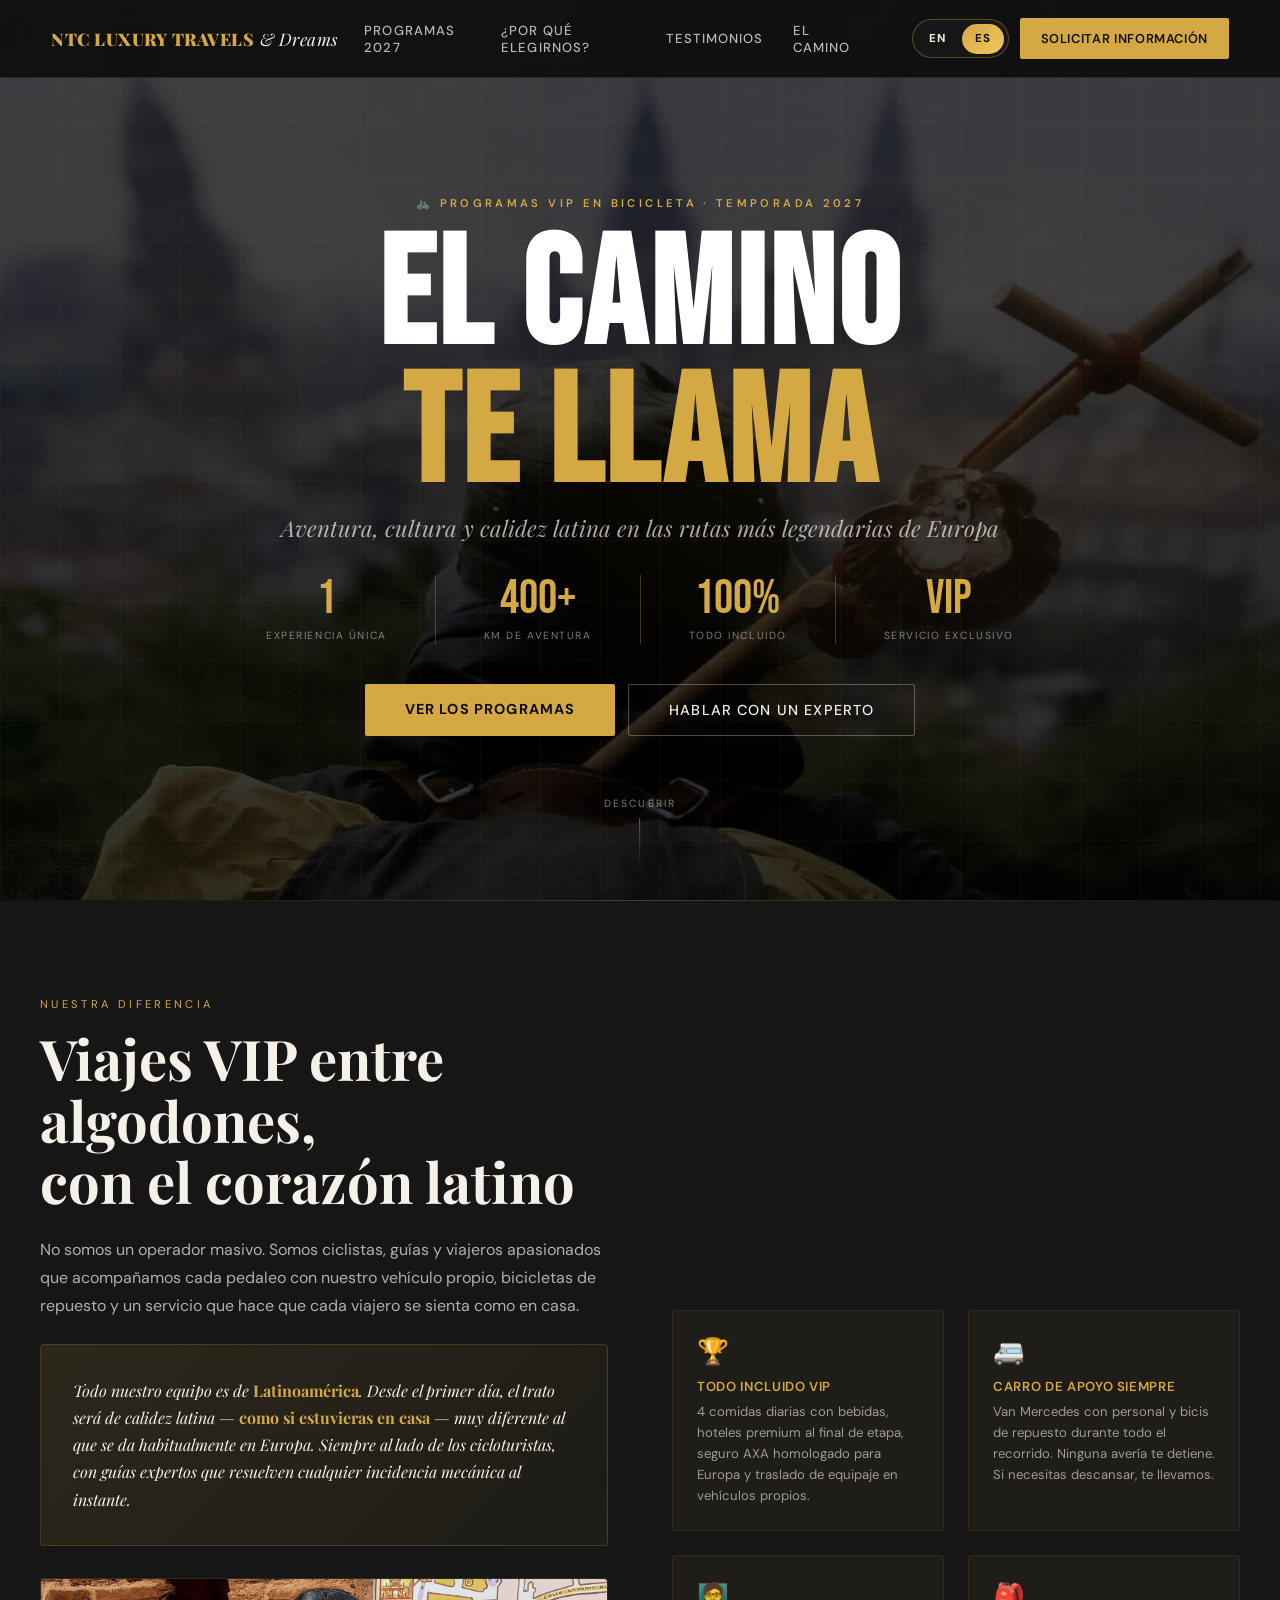
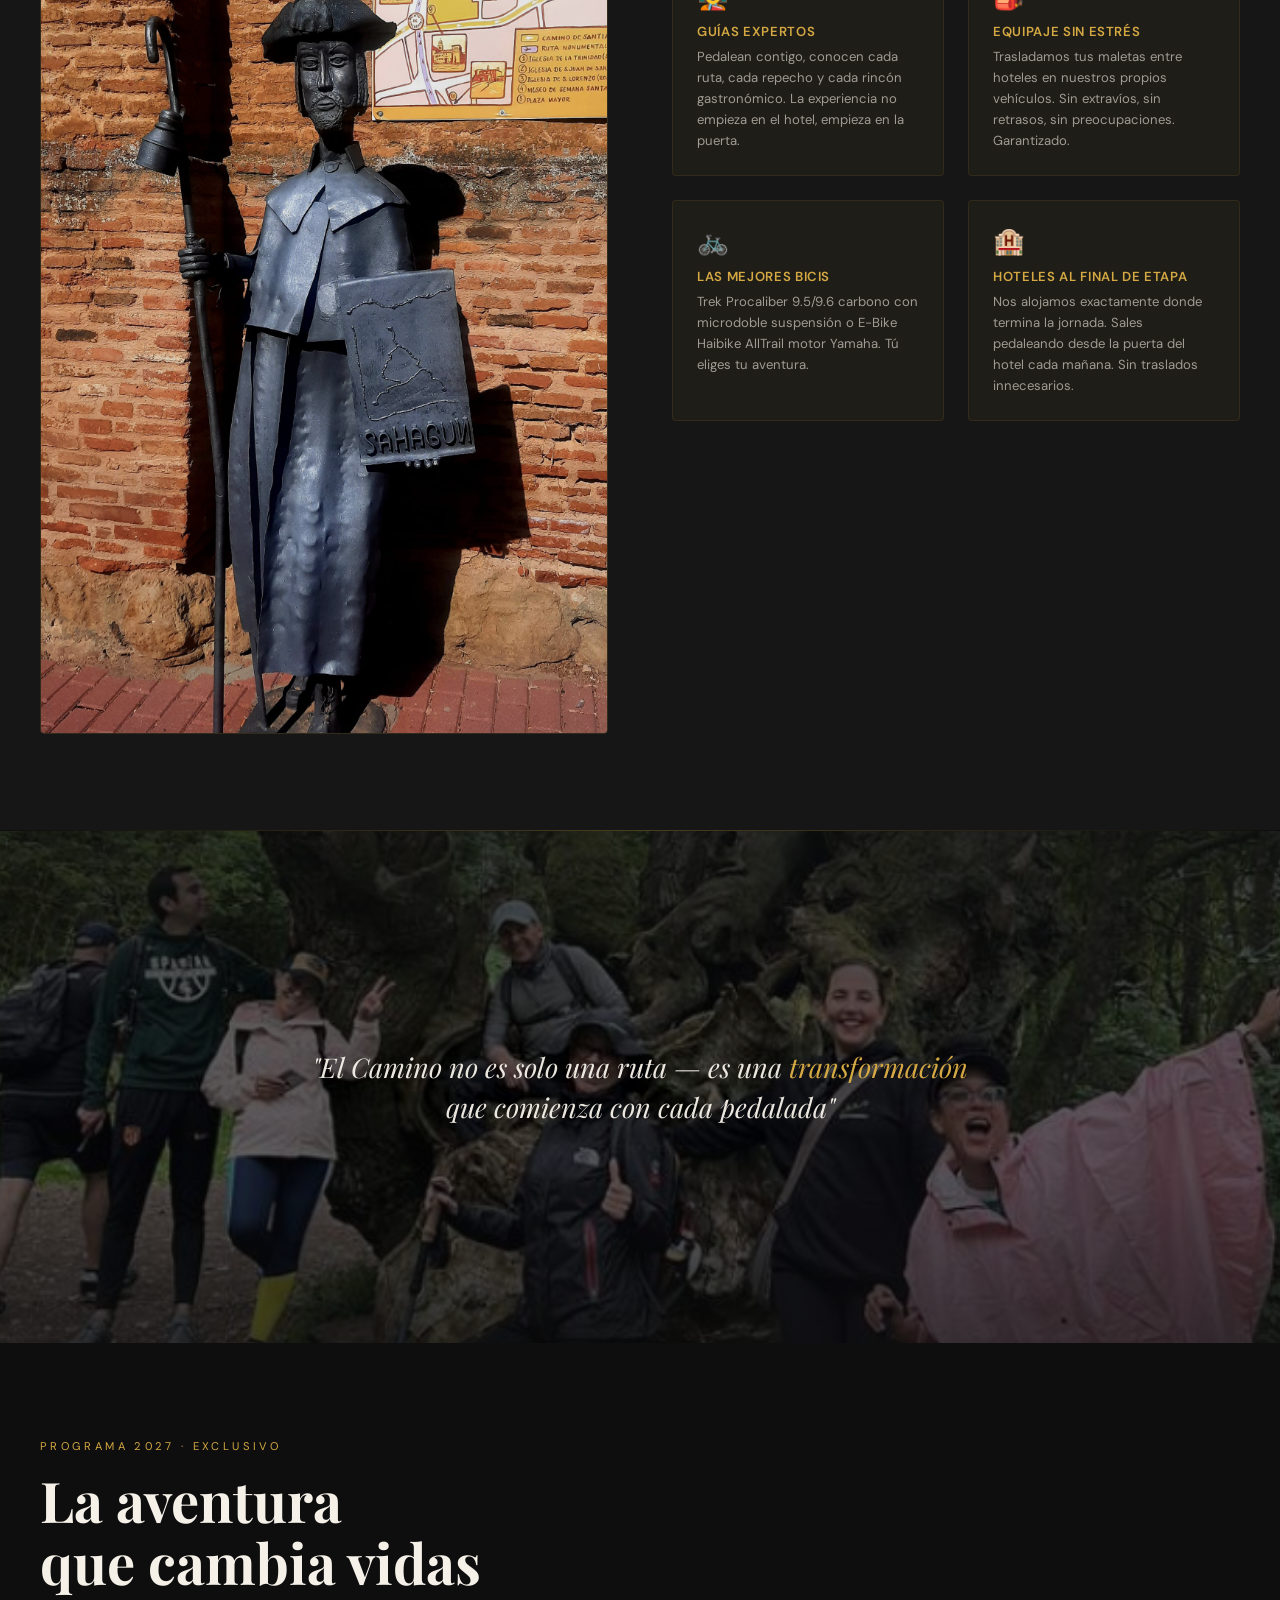
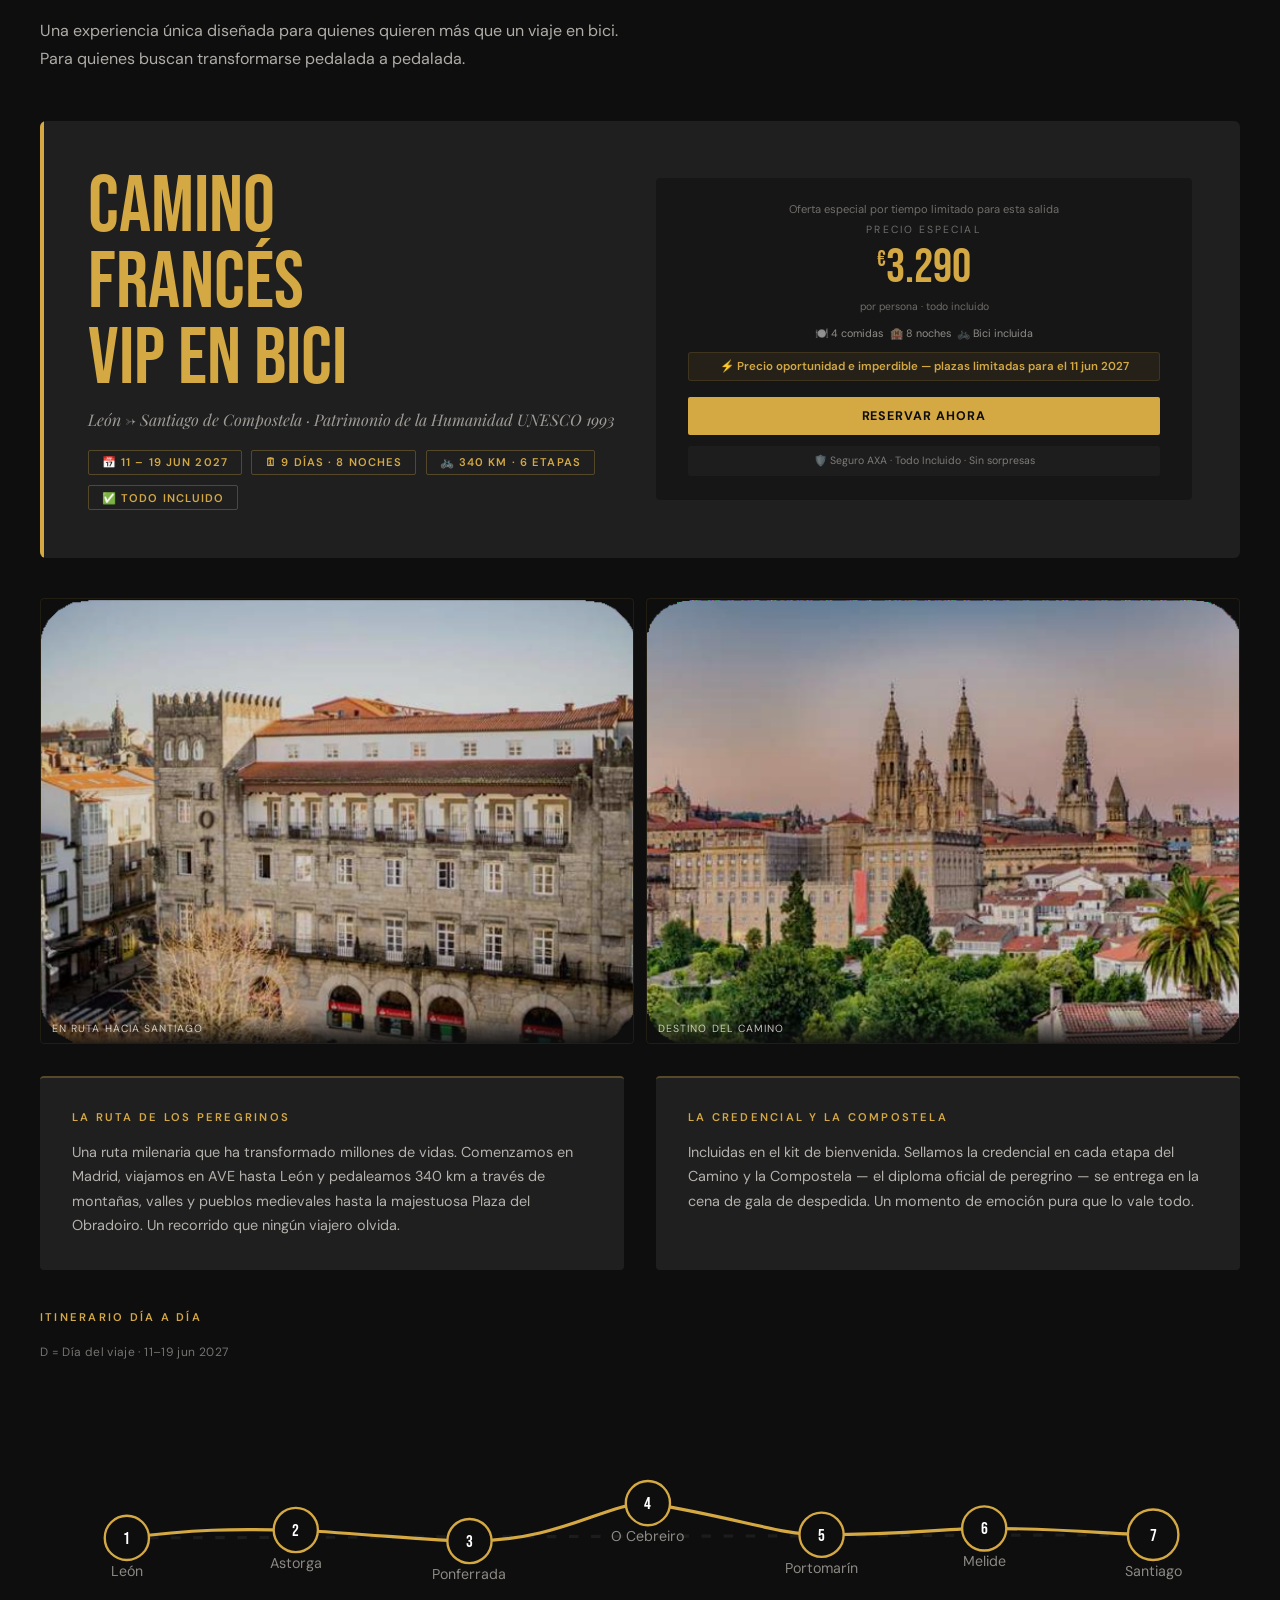
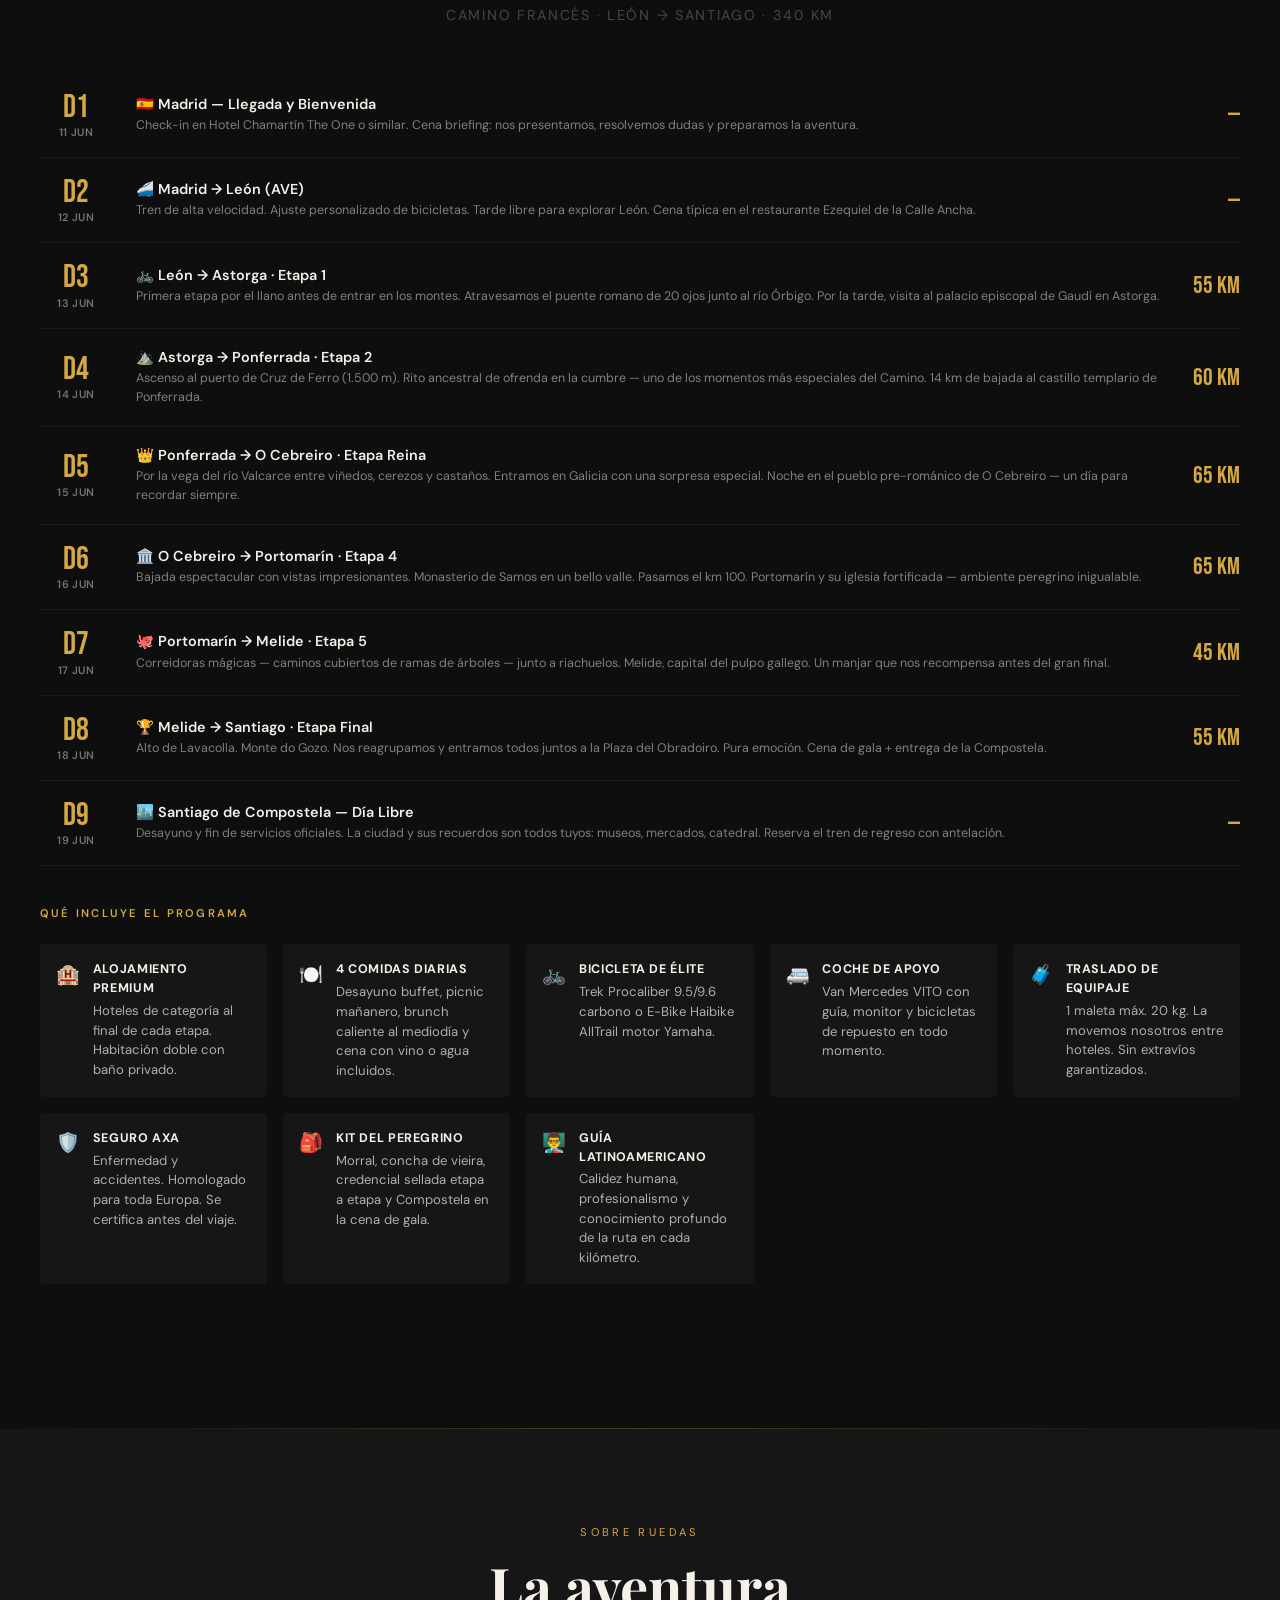
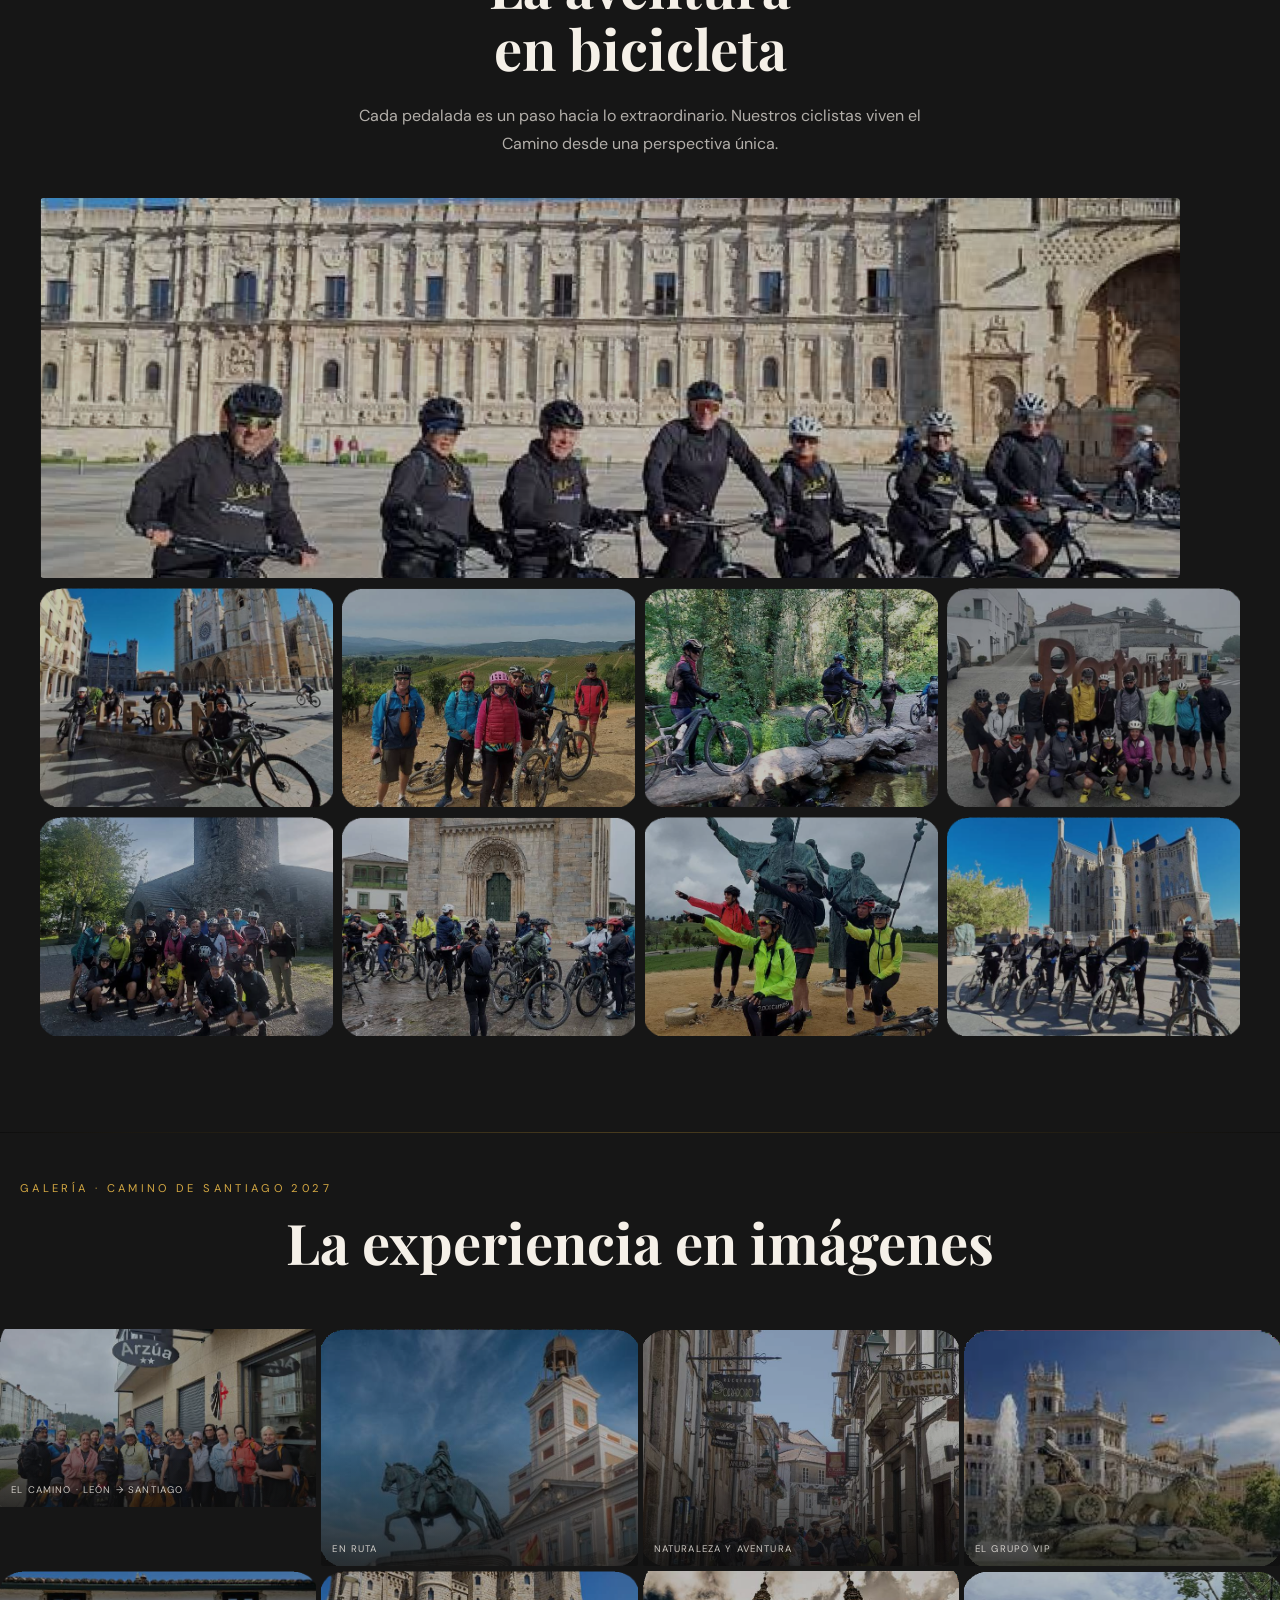
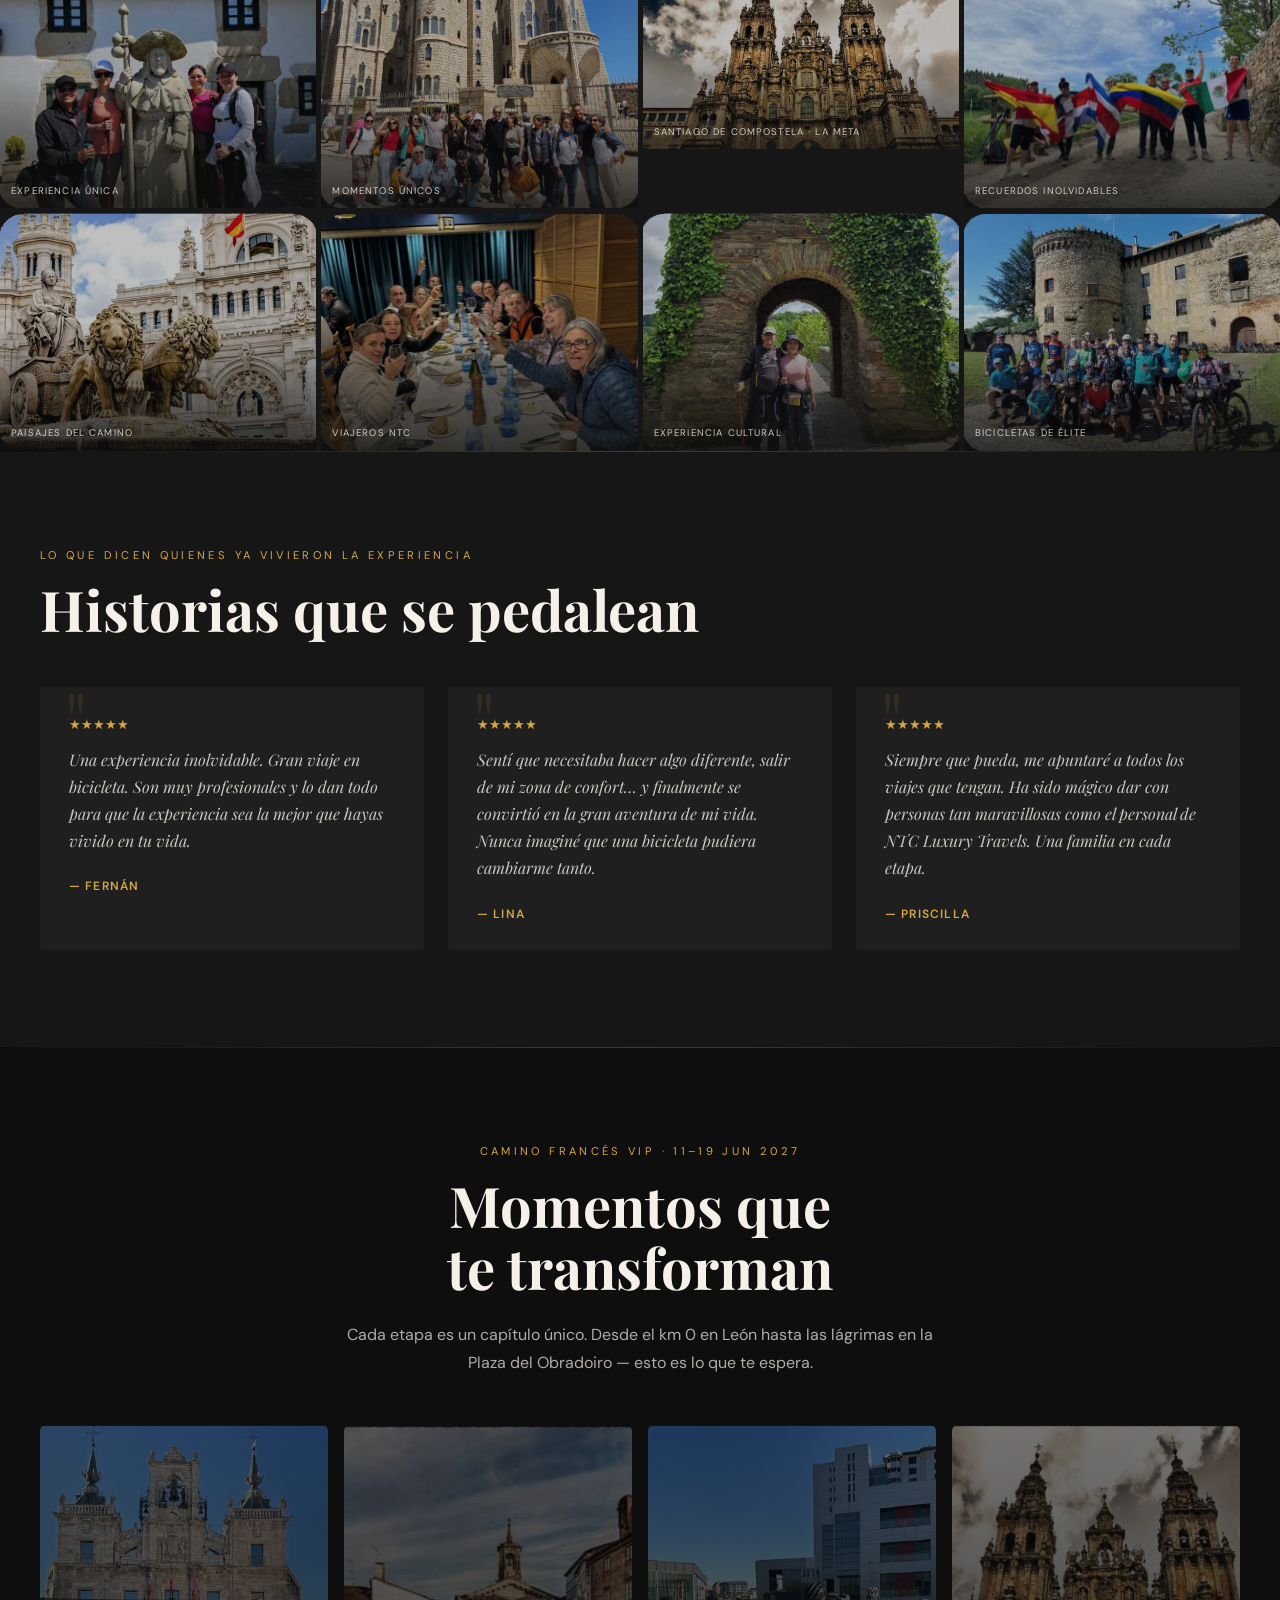
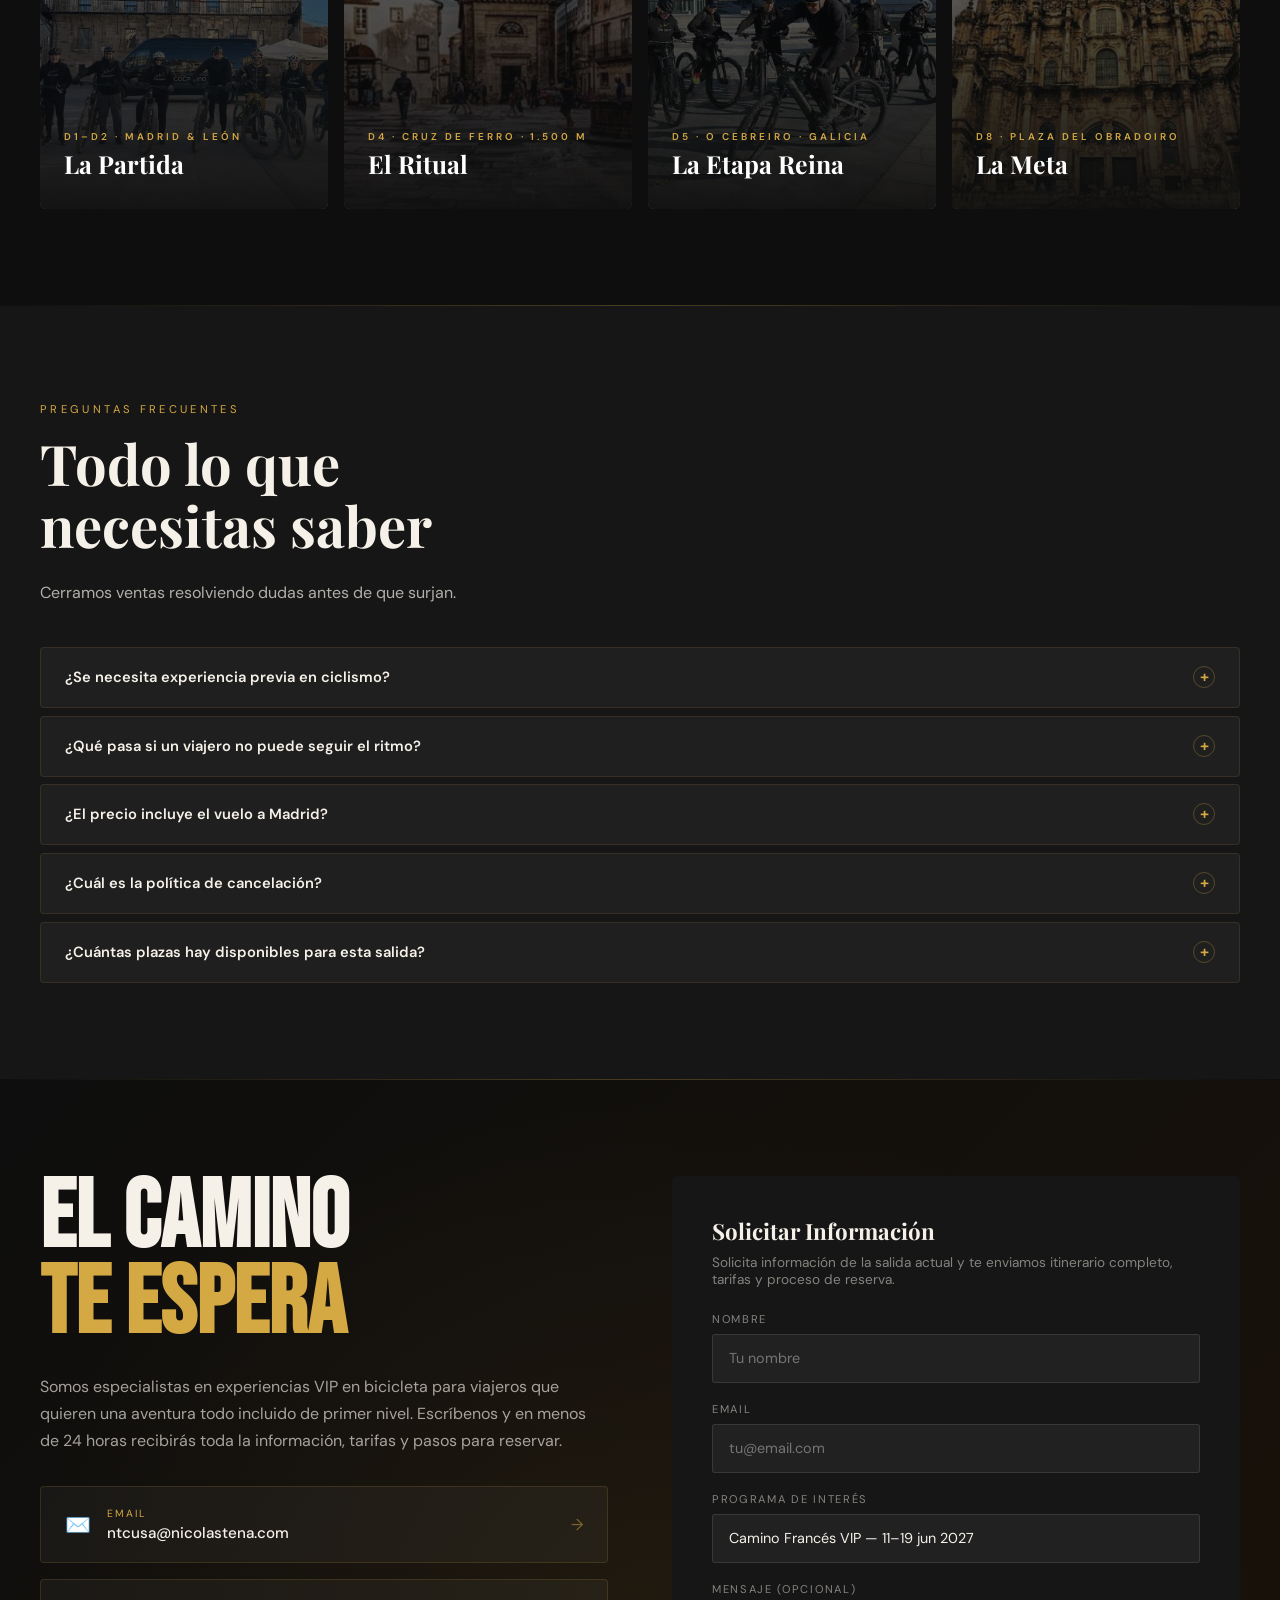
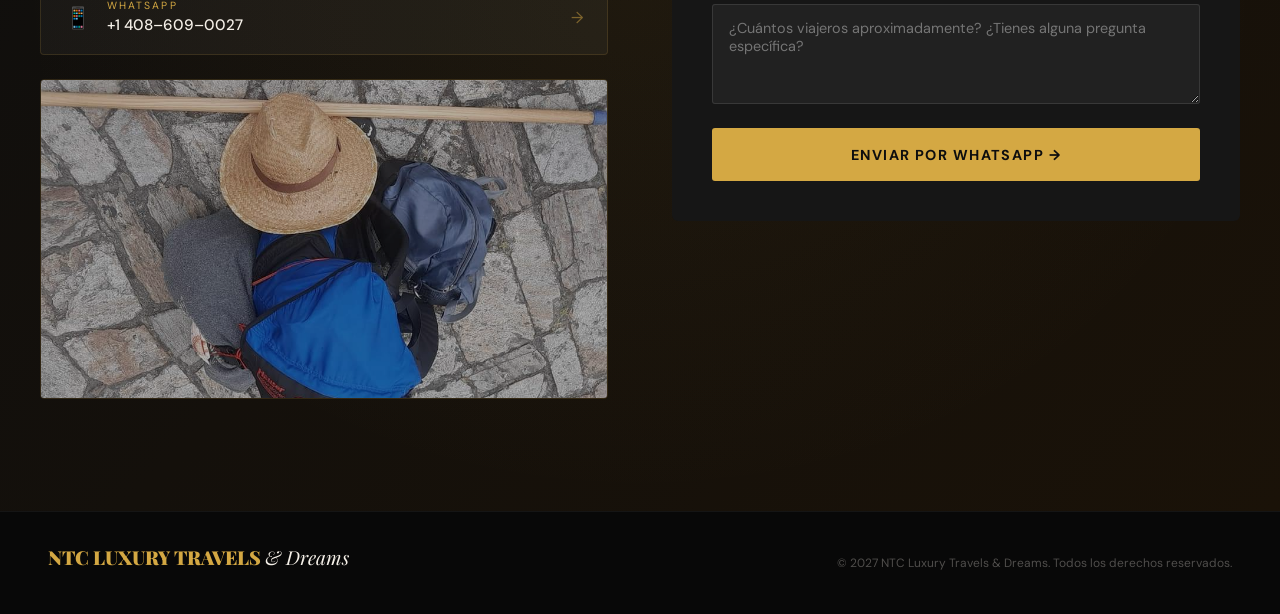
==== commit 29837490: "Actualiza salida jun 2027, itinerario D1-D9 y README Co-authored-by: Cursor <cursoragent@cursor.com>" ====
--- a/index-es.html
+++ b/index-es.html
@@ -3,8 +3,8 @@
 <head>
   <meta charset="UTF-8">
   <meta name="viewport" content="width=device-width, initial-scale=1.0">
-  <meta name="description" content="NTC Luxury Travels &amp; Dreams — Camino de Santiago Francés VIP en Bicicleta 2026. León → Santiago, 9 días todo incluido, guías latinoamericanos. 4–12 Sep 2026.">
-  <title>NTC Luxury Travels &amp; Dreams · Camino de Santiago VIP en Bici 2026</title>
+  <meta name="description" content="NTC Luxury Travels &amp; Dreams — Camino de Santiago Francés VIP en Bicicleta 2027. León → Santiago, 9 días todo incluido, guías latinoamericanos. 11–19 jun 2027.">
+  <title>NTC Luxury Travels &amp; Dreams · Camino de Santiago VIP en Bici 2027</title>
   <meta name="theme-color" content="#0E0E0E">
   <link rel="preconnect" href="https://fonts.googleapis.com">
   <link rel="preconnect" href="https://fonts.gstatic.com" crossorigin>
@@ -22,7 +22,7 @@
     NTC LUXURY TRAVELS <span>&amp; Dreams</span>
   </a>
   <ul class="nav-links" role="list">
-    <li><a href="#programas">Programas 2026</a></li>
+    <li><a href="#programas">Programas 2027</a></li>
     <li><a href="#why">¿Por qué elegirnos?</a></li>
     <li><a href="#testimonios">Testimonios</a></li>
     <li><a href="#momentos">El Camino</a></li>
@@ -49,7 +49,7 @@
   <div class="hero-bg" aria-hidden="true"></div>
   <div class="hero-grid" aria-hidden="true"></div>
   <div class="hero-content">
-    <p class="hero-pretitle">🚲 Programas VIP en Bicicleta · Temporada 2026</p>
+    <p class="hero-pretitle">🚲 Programas VIP en Bicicleta · Temporada 2027</p>
     <h1 class="hero-title">EL CAMINO<br><span class="gold">TE LLAMA</span></h1>
     <p class="hero-subtitle">Aventura, cultura y calidez latina en las rutas más legendarias de Europa</p>
     <div class="hero-stats" aria-label="Estadísticas del programa">
@@ -164,7 +164,7 @@
 ============================= -->
 <section id="programas" aria-labelledby="programs-title">
   <div class="container">
-    <span class="section-label reveal">Programa 2026 · Exclusivo</span>
+    <span class="section-label reveal">Programa 2027 · Exclusivo</span>
     <h2 class="section-title reveal" id="programs-title">La aventura<br>que cambia vidas</h2>
     <p class="section-body reveal" style="margin-bottom:3rem">
       Una experiencia única diseñada para quienes quieren más que un viaje en bici.
@@ -182,7 +182,7 @@
           <div class="program-banner-title">CAMINO<br>FRANCÉS<br>VIP EN BICI</div>
           <p class="program-banner-sub">León → Santiago de Compostela · Patrimonio de la Humanidad UNESCO 1993</p>
           <div class="program-tags">
-            <span class="tag tag-outline">📅 4 – 12 Sep 2026</span>
+            <span class="tag tag-outline">📅 11 – 19 jun 2027</span>
             <span class="tag tag-outline">🗓 9 días · 8 noches</span>
             <span class="tag tag-outline">🚲 340 km · 6 etapas</span>
             <span class="tag tag-outline">✅ Todo Incluido</span>
@@ -198,7 +198,7 @@
             <span class="price-includes-item">🏨 8 noches</span>
             <span class="price-includes-item">🚲 Bici incluida</span>
           </div>
-          <p class="price-urgency">⚡ Precio oportunidad e imperdible — plazas limitadas para el 4 Sep 2026</p>
+          <p class="price-urgency">⚡ Precio oportunidad e imperdible — plazas limitadas para el 11 jun 2027</p>
           <a href="#contacto" class="btn-primary btn-price-cta" style="margin-top:1rem;display:block;text-align:center;font-size:0.78rem;padding:0.7rem 1rem">Reservar Ahora</a>
           <p class="price-guarantee">🛡️ Seguro AXA · Todo Incluido · Sin sorpresas</p>
         </div>
@@ -234,6 +234,7 @@
 
       <div class="itinerary">
         <h3>Itinerario Día a Día</h3>
+        <p class="itinerary-legend">D = Día del viaje · 11–19 jun 2027</p>
 
         <div class="route-map-wrapper" aria-hidden="true">
           <svg class="route-svg" id="svg-frances" viewBox="0 0 760 160" xmlns="http://www.w3.org/2000/svg" overflow="visible" aria-label="Mapa de ruta Camino Francés León a Santiago" role="img">
@@ -295,7 +296,7 @@
 
         <div class="stages">
           <div class="stage">
-            <div class="stage-num">D1</div>
+            <div class="stage-num"><span class="stage-day">D1</span><span class="stage-date">11 jun</span></div>
             <div class="stage-info">
               <h4>🇪🇸 Madrid — Llegada y Bienvenida</h4>
               <p>Check-in en Hotel Chamartín The One o similar. Cena briefing: nos presentamos, resolvemos dudas y preparamos la aventura.</p>
@@ -303,7 +304,7 @@
             <div class="stage-km">—</div>
           </div>
           <div class="stage">
-            <div class="stage-num">D2</div>
+            <div class="stage-num"><span class="stage-day">D2</span><span class="stage-date">12 jun</span></div>
             <div class="stage-info">
               <h4>🚄 Madrid → León (AVE)</h4>
               <p>Tren de alta velocidad. Ajuste personalizado de bicicletas. Tarde libre para explorar León. Cena típica en el restaurante Ezequiel de la Calle Ancha.</p>
@@ -311,7 +312,7 @@
             <div class="stage-km">—</div>
           </div>
           <div class="stage">
-            <div class="stage-num">D3</div>
+            <div class="stage-num"><span class="stage-day">D3</span><span class="stage-date">13 jun</span></div>
             <div class="stage-info">
               <h4>🚲 León → Astorga · Etapa 1</h4>
               <p>Primera etapa por el llano antes de entrar en los montes. Atravesamos el puente romano de 20 ojos junto al río Órbigo. Por la tarde, visita al palacio episcopal de Gaudí en Astorga.</p>
@@ -319,7 +320,7 @@
             <div class="stage-km">55 km</div>
           </div>
           <div class="stage">
-            <div class="stage-num">D4</div>
+            <div class="stage-num"><span class="stage-day">D4</span><span class="stage-date">14 jun</span></div>
             <div class="stage-info">
               <h4>⛰️ Astorga → Ponferrada · Etapa 2</h4>
               <p>Ascenso al puerto de Cruz de Ferro (1.500 m). Rito ancestral de ofrenda en la cumbre — uno de los momentos más especiales del Camino. 14 km de bajada al castillo templario de Ponferrada.</p>
@@ -327,7 +328,7 @@
             <div class="stage-km">60 km</div>
           </div>
           <div class="stage">
-            <div class="stage-num">D5</div>
+            <div class="stage-num"><span class="stage-day">D5</span><span class="stage-date">15 jun</span></div>
             <div class="stage-info">
               <h4>👑 Ponferrada → O Cebreiro · Etapa Reina</h4>
               <p>Por la vega del río Valcarce entre viñedos, cerezos y castaños. Entramos en Galicia con una sorpresa especial. Noche en el pueblo pre-románico de O Cebreiro — un día para recordar siempre.</p>
@@ -335,7 +336,7 @@
             <div class="stage-km">65 km</div>
           </div>
           <div class="stage">
-            <div class="stage-num">D6</div>
+            <div class="stage-num"><span class="stage-day">D6</span><span class="stage-date">16 jun</span></div>
             <div class="stage-info">
               <h4>🏛️ O Cebreiro → Portomarín · Etapa 4</h4>
               <p>Bajada espectacular con vistas impresionantes. Monasterio de Samos en un bello valle. Pasamos el km 100. Portomarín y su iglesia fortificada — ambiente peregrino inigualable.</p>
@@ -343,7 +344,7 @@
             <div class="stage-km">65 km</div>
           </div>
           <div class="stage">
-            <div class="stage-num">D7</div>
+            <div class="stage-num"><span class="stage-day">D7</span><span class="stage-date">17 jun</span></div>
             <div class="stage-info">
               <h4>🐙 Portomarín → Melide · Etapa 5</h4>
               <p>Correidoras mágicas — caminos cubiertos de ramas de árboles — junto a riachuelos. Melide, capital del pulpo gallego. Un manjar que nos recompensa antes del gran final.</p>
@@ -351,7 +352,7 @@
             <div class="stage-km">45 km</div>
           </div>
           <div class="stage">
-            <div class="stage-num">D8</div>
+            <div class="stage-num"><span class="stage-day">D8</span><span class="stage-date">18 jun</span></div>
             <div class="stage-info">
               <h4>🏆 Melide → Santiago · Etapa Final</h4>
               <p>Alto de Lavacolla. Monte do Gozo. Nos reagrupamos y entramos todos juntos a la Plaza del Obradoiro. Pura emoción. Cena de gala + entrega de la Compostela.</p>
@@ -359,7 +360,7 @@
             <div class="stage-km">55 km</div>
           </div>
           <div class="stage">
-            <div class="stage-num">D9</div>
+            <div class="stage-num"><span class="stage-day">D9</span><span class="stage-date">19 jun</span></div>
             <div class="stage-info">
               <h4>🏙️ Santiago de Compostela — Día Libre</h4>
               <p>Desayuno y fin de servicios oficiales. La ciudad y sus recuerdos son todos tuyos: museos, mercados, catedral. Reserva el tren de regreso con antelación.</p>
@@ -465,7 +466,7 @@
 ============================= -->
 <section id="galeria" aria-label="Galería de experiencias">
   <div class="gallery-header">
-    <span class="section-label">Galería · Camino de Santiago 2026</span>
+    <span class="section-label">Galería · Camino de Santiago 2027</span>
     <h2 class="section-title" style="text-align:center">La experiencia en imágenes</h2>
   </div>
   <div class="gallery-grid">
@@ -570,7 +571,7 @@
 ============================= -->
 <section id="momentos" aria-labelledby="momentos-title">
   <div class="container">
-    <span class="section-label reveal" style="text-align:center;display:block">Camino Francés VIP · 4–12 Sep 2026</span>
+    <span class="section-label reveal" style="text-align:center;display:block">Camino Francés VIP · 11–19 jun 2027</span>
     <h2 class="section-title reveal" id="momentos-title" style="text-align:center">Momentos que<br>te transforman</h2>
     <p class="section-body reveal" style="text-align:center;margin:0 auto 3rem">
       Cada etapa es un capítulo único. Desde el km 0 en León hasta las lágrimas en la Plaza del Obradoiro — esto es lo que te espera.
@@ -715,7 +716,7 @@
             </div>
             <div class="contact-arrow" aria-hidden="true">→</div>
           </a>
-          <a href="https://wa.me/14086090027?text=Hola%2C%20quiero%20recibir%20informaci%C3%B3n%20del%20Camino%20Franc%C3%A9s%20VIP%20en%20Bicicleta%20de%20NTC%20Luxury%20Travels%20%26%20Dreams%202026.%20Por%20favor%20cont%C3%A1ctame!" target="_blank" rel="noopener noreferrer" class="contact-method">
+          <a href="https://wa.me/14086090027?text=Hola%2C%20quiero%20recibir%20informaci%C3%B3n%20del%20Camino%20Franc%C3%A9s%20VIP%20en%20Bicicleta%20de%20NTC%20Luxury%20Travels%20%26%20Dreams%202027.%20Por%20favor%20cont%C3%A1ctame!" target="_blank" rel="noopener noreferrer" class="contact-method">
             <div class="contact-method-icon" aria-hidden="true">📱</div>
             <div class="contact-method-info">
               <div class="contact-method-label">WhatsApp</div>
@@ -744,7 +745,7 @@
           <div class="form-group">
             <label for="programa">Programa de interés</label>
             <select id="programa" name="programa">
-              <option value="frances" selected>Camino Francés VIP — Sep 4–12, 2026</option>
+              <option value="frances" selected>Camino Francés VIP — 11–19 jun 2027</option>
             </select>
           </div>
           <div class="form-group">
@@ -765,12 +766,12 @@
 ============================= -->
 <footer role="contentinfo">
   <div class="footer-logo">NTC LUXURY TRAVELS <span>&amp; Dreams</span></div>
-  <div class="footer-copy">© 2026 NTC Luxury Travels &amp; Dreams. Todos los derechos reservados.</div>
+  <div class="footer-copy">© 2027 NTC Luxury Travels &amp; Dreams. Todos los derechos reservados.</div>
 </footer>
 
 <!-- WhatsApp Floating Button -->
 <a id="whatsapp-float" class="whatsapp-float"
-   href="https://wa.me/14086090027?text=Hola%2C%20estoy%20interesado%20en%20el%20Camino%20Franc%C3%A9s%20VIP%20en%20Bicicleta%20de%20NTC%20Luxury%20Travels%20%26%20Dreams%20(4-12%20Sep%202026).%20%C2%BFPueden%20enviarme%20informaci%C3%B3n%20y%20tarifas%3F"
+   href="https://wa.me/14086090027?text=Hola%2C%20estoy%20interesado%20en%20el%20Camino%20Franc%C3%A9s%20VIP%20en%20Bicicleta%20de%20NTC%20Luxury%20Travels%20%26%20Dreams%20(11-19%20jun%202027).%20%C2%BFPueden%20enviarme%20informaci%C3%B3n%20y%20tarifas%3F"
    target="_blank" rel="noopener noreferrer"
    aria-label="Escríbenos por WhatsApp">
   <svg viewBox="0 0 32 32" xmlns="http://www.w3.org/2000/svg"><path d="M16 0C7.163 0 0 7.163 0 16c0 2.846.76 5.51 2.084 7.82L0 32l8.363-2.063A15.942 15.942 0 0016 32c8.837 0 16-7.163 16-16S24.837 0 16 0zm0 29.333a13.28 13.28 0 01-6.848-1.896l-.49-.295-5.083 1.256 1.315-4.926-.327-.522A13.28 13.28 0 012.667 16C2.667 8.636 8.636 2.667 16 2.667c7.364 0 13.333 5.97 13.333 13.333C29.333 23.364 23.364 29.333 16 29.333zm7.307-9.973c-.4-.2-2.363-1.164-2.73-1.297-.367-.132-.634-.198-.9.2s-1.032 1.296-1.266 1.563c-.232.266-.464.3-.864.1-.4-.2-1.69-.622-3.22-1.98-1.19-1.06-1.992-2.368-2.225-2.768-.232-.4-.025-.616.175-.814.18-.18.4-.465.6-.698.2-.232.266-.4.4-.666.133-.267.066-.5-.033-.7-.1-.2-.9-2.164-1.232-2.963-.326-.78-.658-.674-.9-.686l-.765-.013a1.47 1.47 0 00-1.065.5c-.367.4-1.398 1.365-1.398 3.33s1.432 3.863 1.632 4.13c.2.265 2.814 4.29 6.815 6.018 4.003 1.729 4.003 1.152 4.723 1.08.72-.07 2.363-.964 2.696-1.896.333-.932.333-1.73.233-1.896-.1-.168-.366-.266-.766-.466z"/></svg>
@@ -778,7 +779,7 @@
 
 <!-- Sticky mobile CTA bar -->
 <div id="sticky-mobile-bar" class="sticky-mobile-bar" role="complementary" aria-label="Contacto rápido">
-  <a href="https://wa.me/14086090027?text=Hola%2C%20estoy%20interesado%20en%20el%20Camino%20Franc%C3%A9s%20VIP%20en%20Bicicleta%20de%20NTC%20Luxury%20Travels%20%26%20Dreams%202026.%20%C2%BFPueden%20contactarme%3F"
+  <a href="https://wa.me/14086090027?text=Hola%2C%20estoy%20interesado%20en%20el%20Camino%20Franc%C3%A9s%20VIP%20en%20Bicicleta%20de%20NTC%20Luxury%20Travels%20%26%20Dreams%202027.%20%C2%BFPueden%20contactarme%3F"
      class="sticky-bar-btn" target="_blank" rel="noopener noreferrer" aria-label="Contactar por WhatsApp">
     📱 WhatsApp
   </a>
--- a/styles.css
+++ b/styles.css
@@ -1123,7 +1123,7 @@
 
 .stage {
   display: grid;
-  grid-template-columns: 56px 1fr auto;
+  grid-template-columns: minmax(3.75rem, auto) 1fr auto;
   gap: 1rem;
   padding: 1rem 0;
   border-bottom: 1px solid rgba(255, 255, 255, 0.05);
@@ -1137,10 +1137,36 @@
 }
 
 .stage-num {
+  display: flex;
+  flex-direction: column;
+  align-items: center;
+  justify-content: center;
+  gap: 0.2rem;
+  min-width: 3.5rem;
+  line-height: 1;
+}
+
+.stage-day {
   font-family: var(--font-display);
   font-size: 1.8rem;
-  color: rgba(255, 255, 255, 0.1);
-  line-height: 1;
+  color: var(--gold);
+}
+
+.stage-date {
+  font-family: var(--font-body);
+  font-size: 0.62rem;
+  font-weight: 600;
+  letter-spacing: 0.04em;
+  text-transform: uppercase;
+  color: rgba(245, 240, 232, 0.45);
+  white-space: nowrap;
+}
+
+.itinerary-legend {
+  font-size: 0.75rem;
+  color: rgba(245, 240, 232, 0.45);
+  margin: -0.25rem 0 1.25rem;
+  letter-spacing: 0.03em;
 }
 
 .stage-info h4 {
@@ -1169,12 +1195,13 @@
 
 @media (min-width: 640px) {
   .stage {
-    grid-template-columns: 80px 1fr auto;
+    grid-template-columns: minmax(4.5rem, auto) 1fr auto;
     gap: 1.5rem;
     padding: 1.2rem 0;
   }
 
-  .stage-num { font-size: 2rem; }
+  .stage-day { font-size: 2rem; }
+  .stage-date { font-size: 0.68rem; }
   .stage-km  { font-size: 1.5rem; }
 }
 
